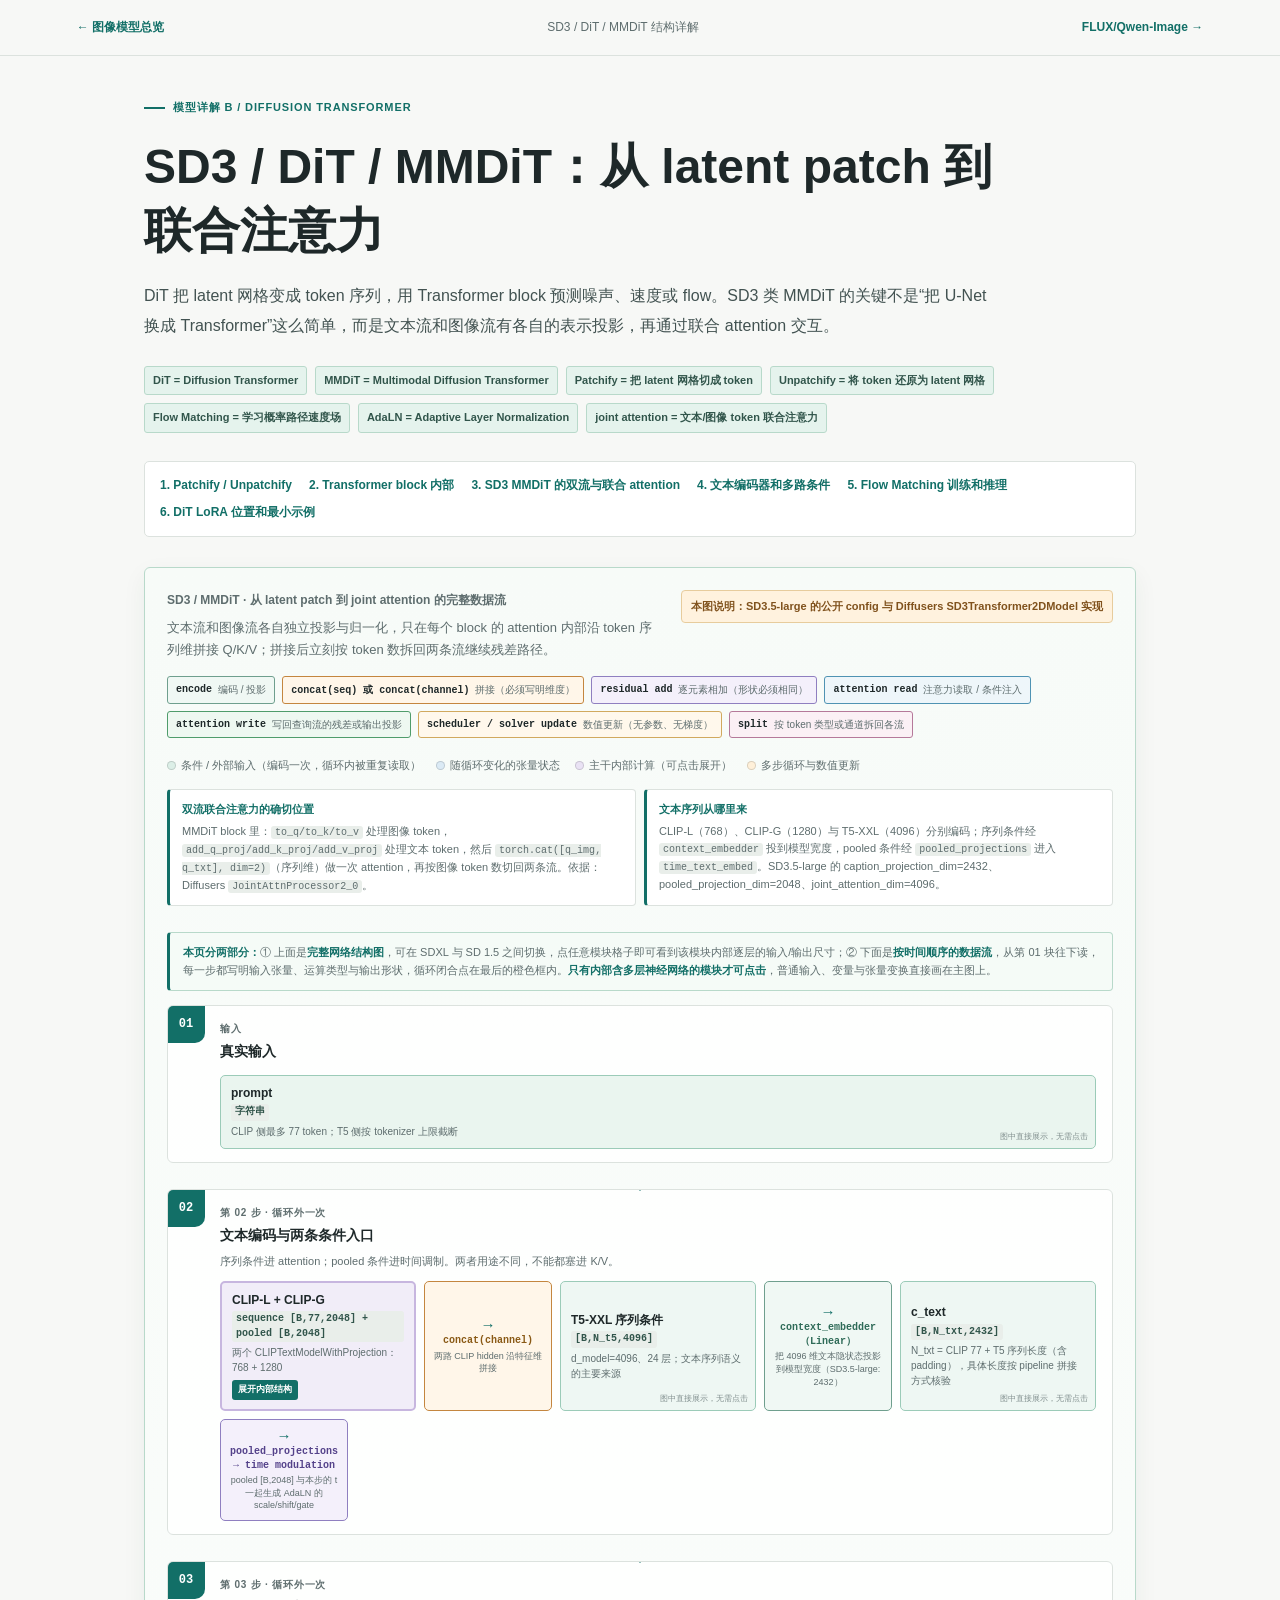
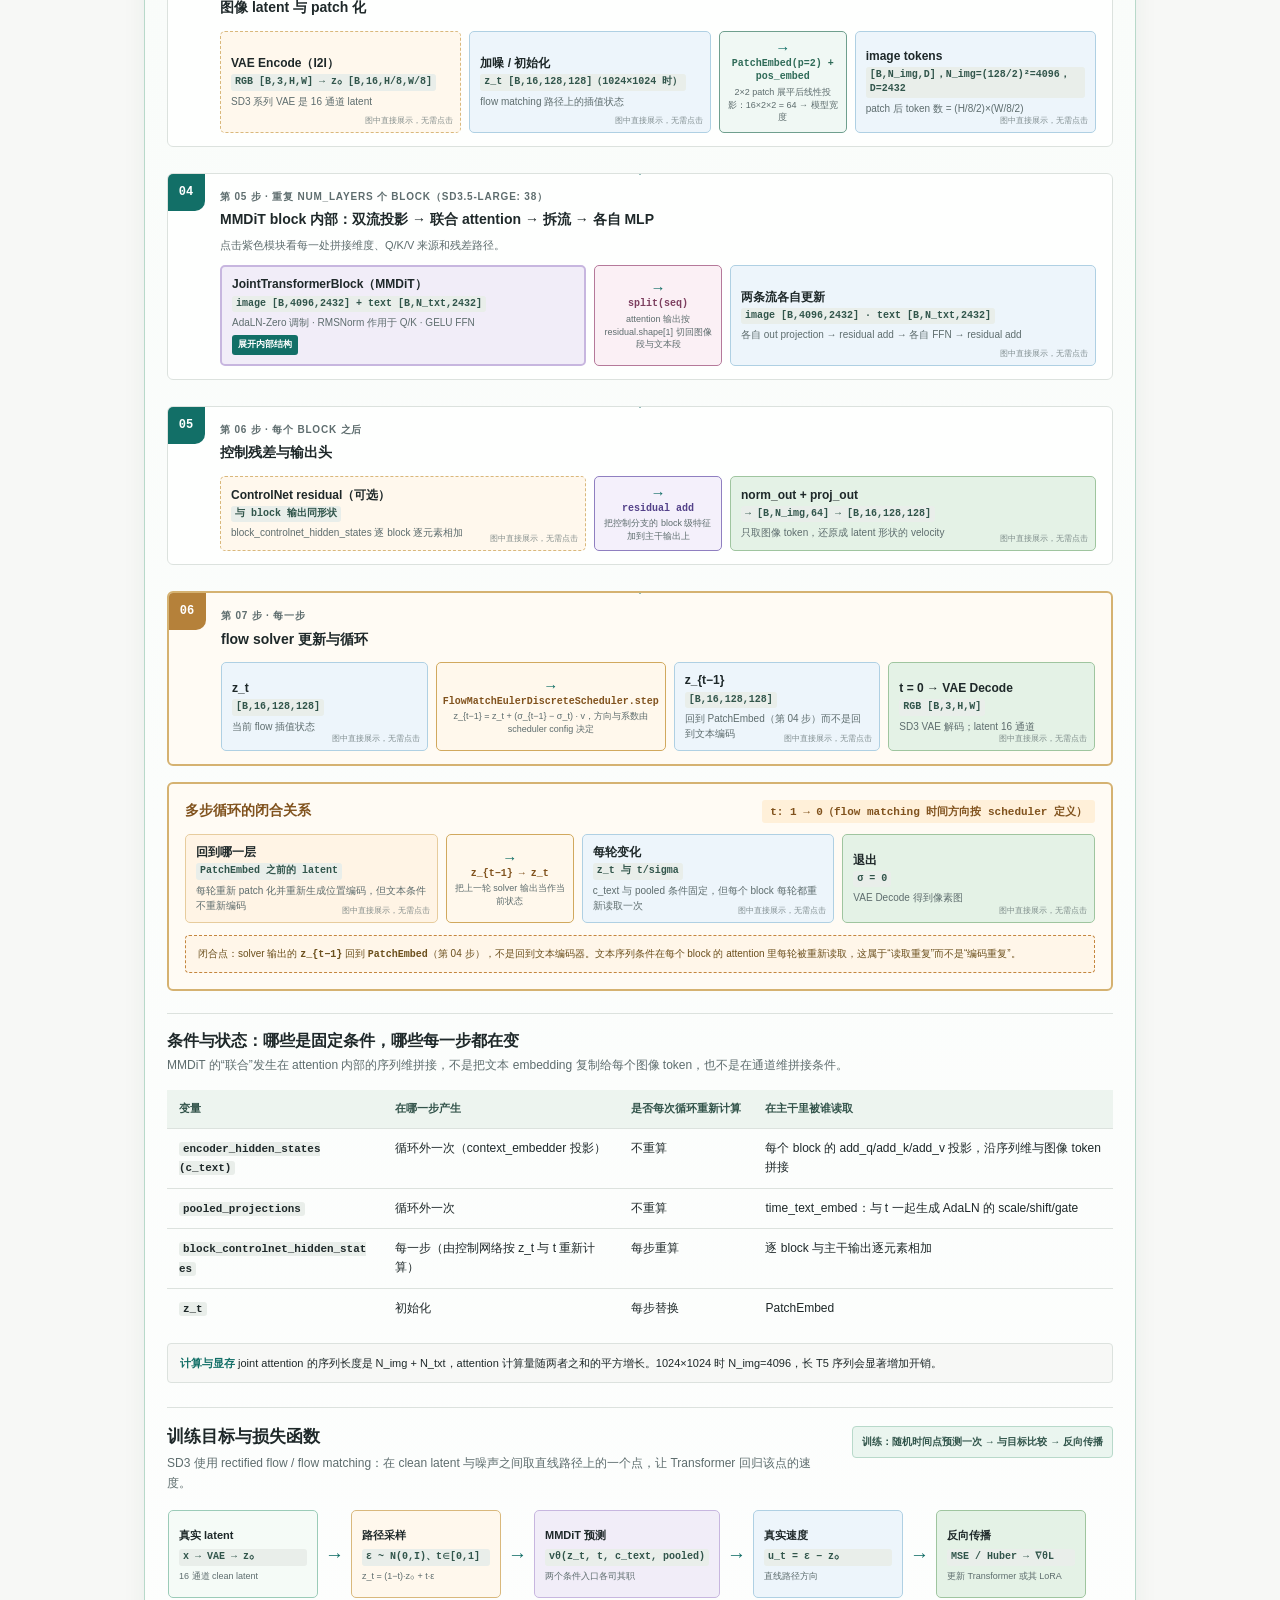
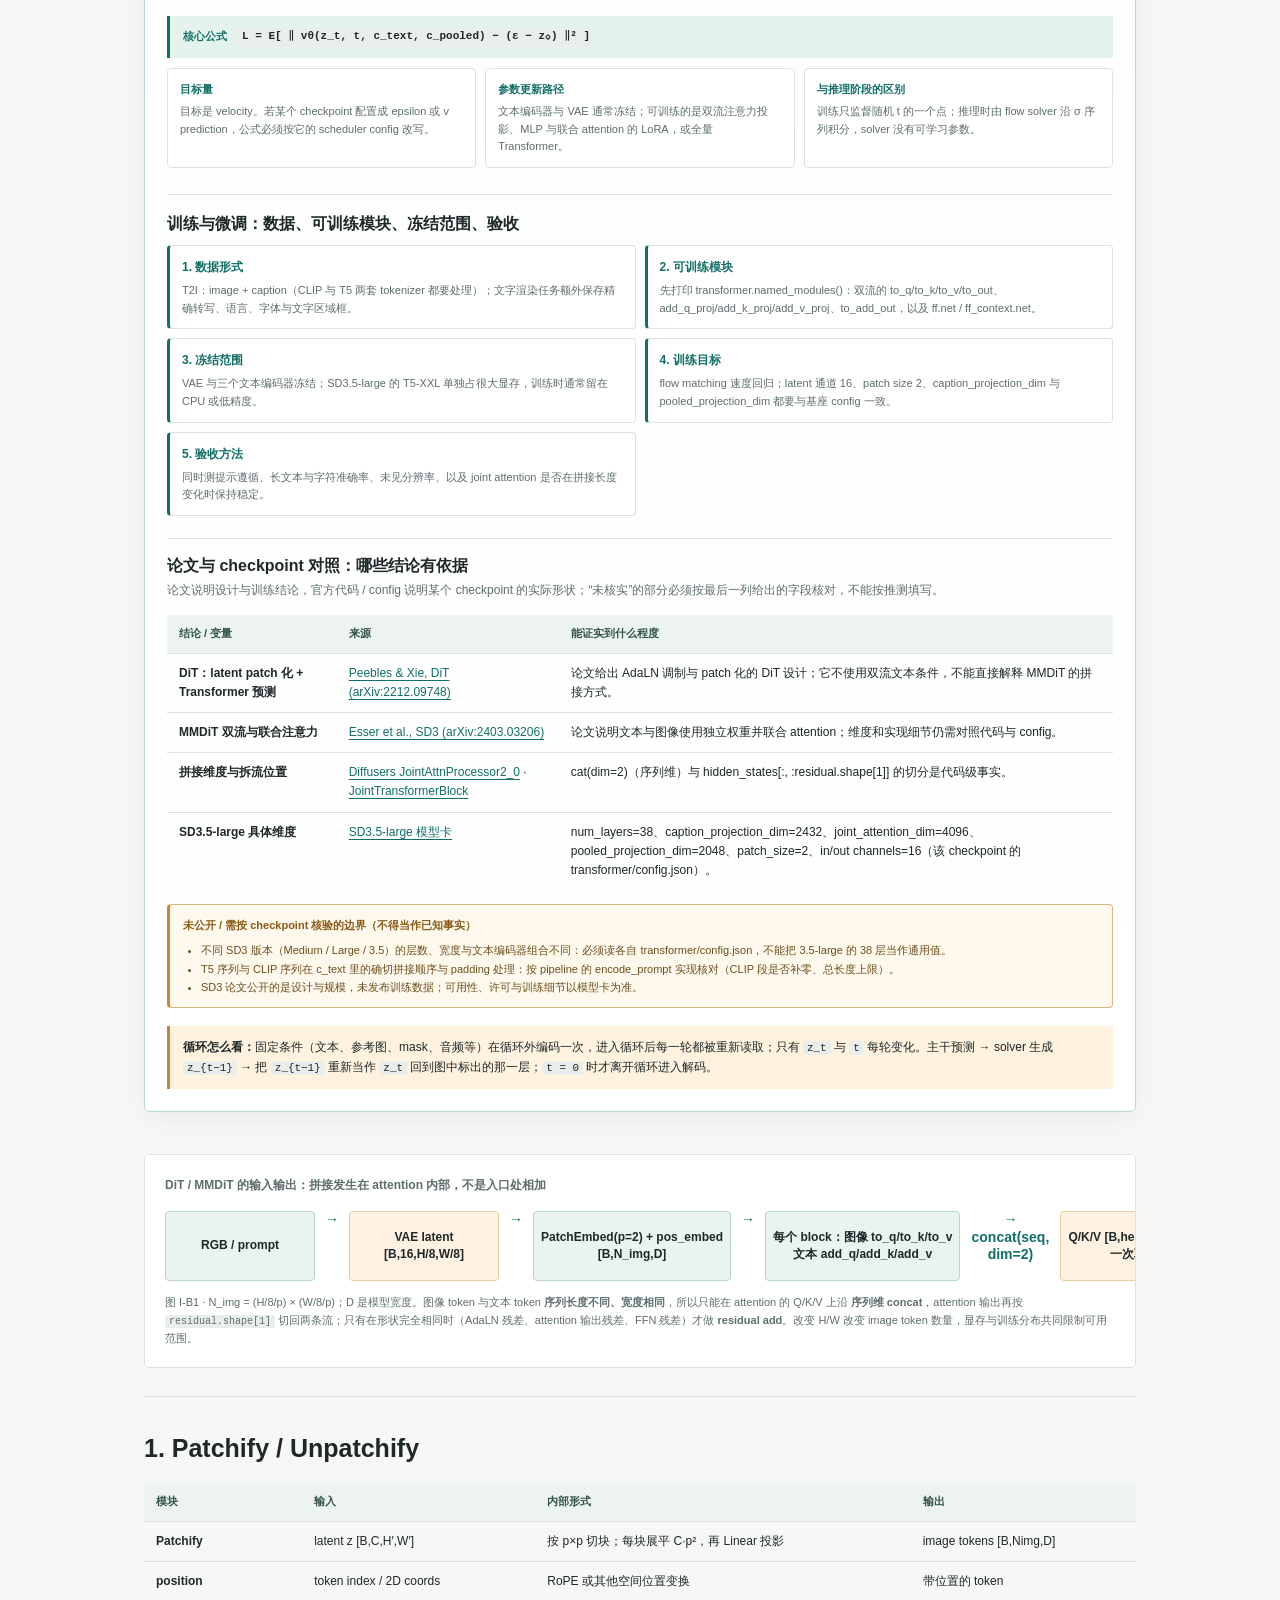
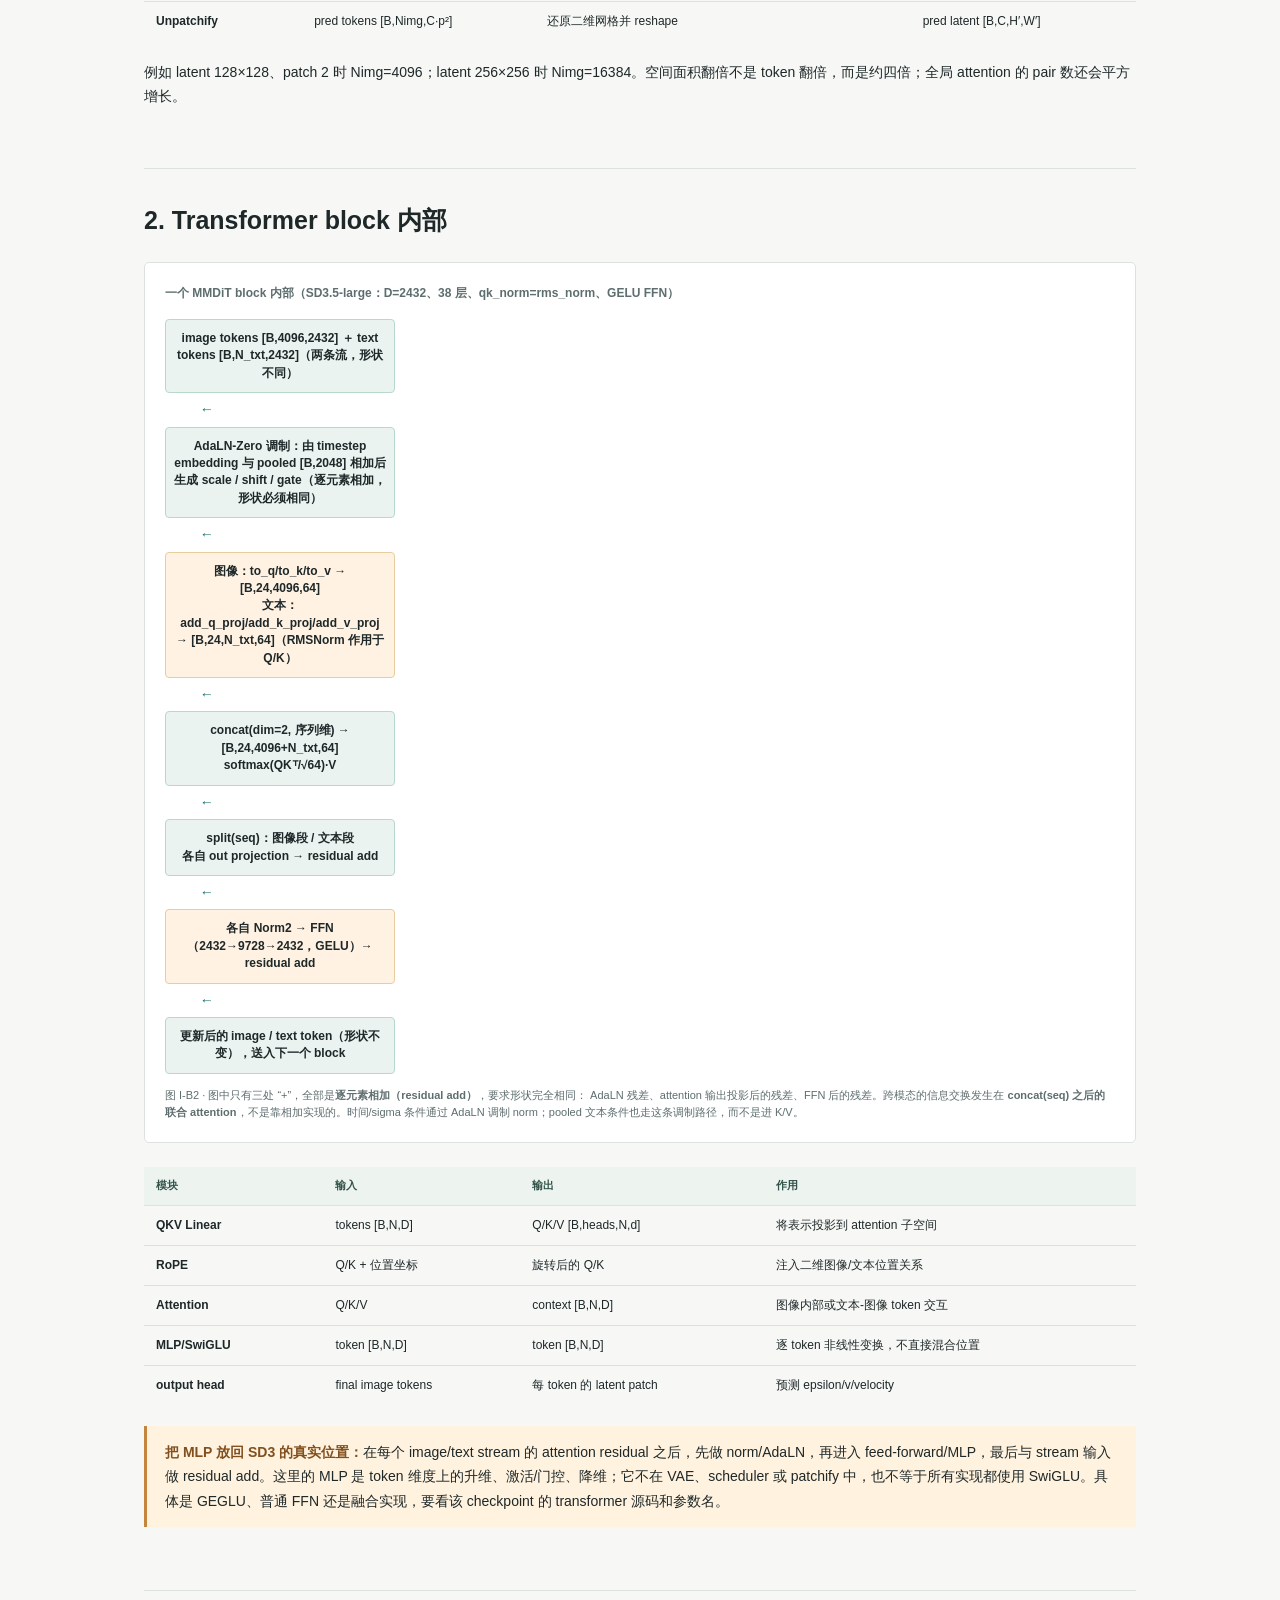
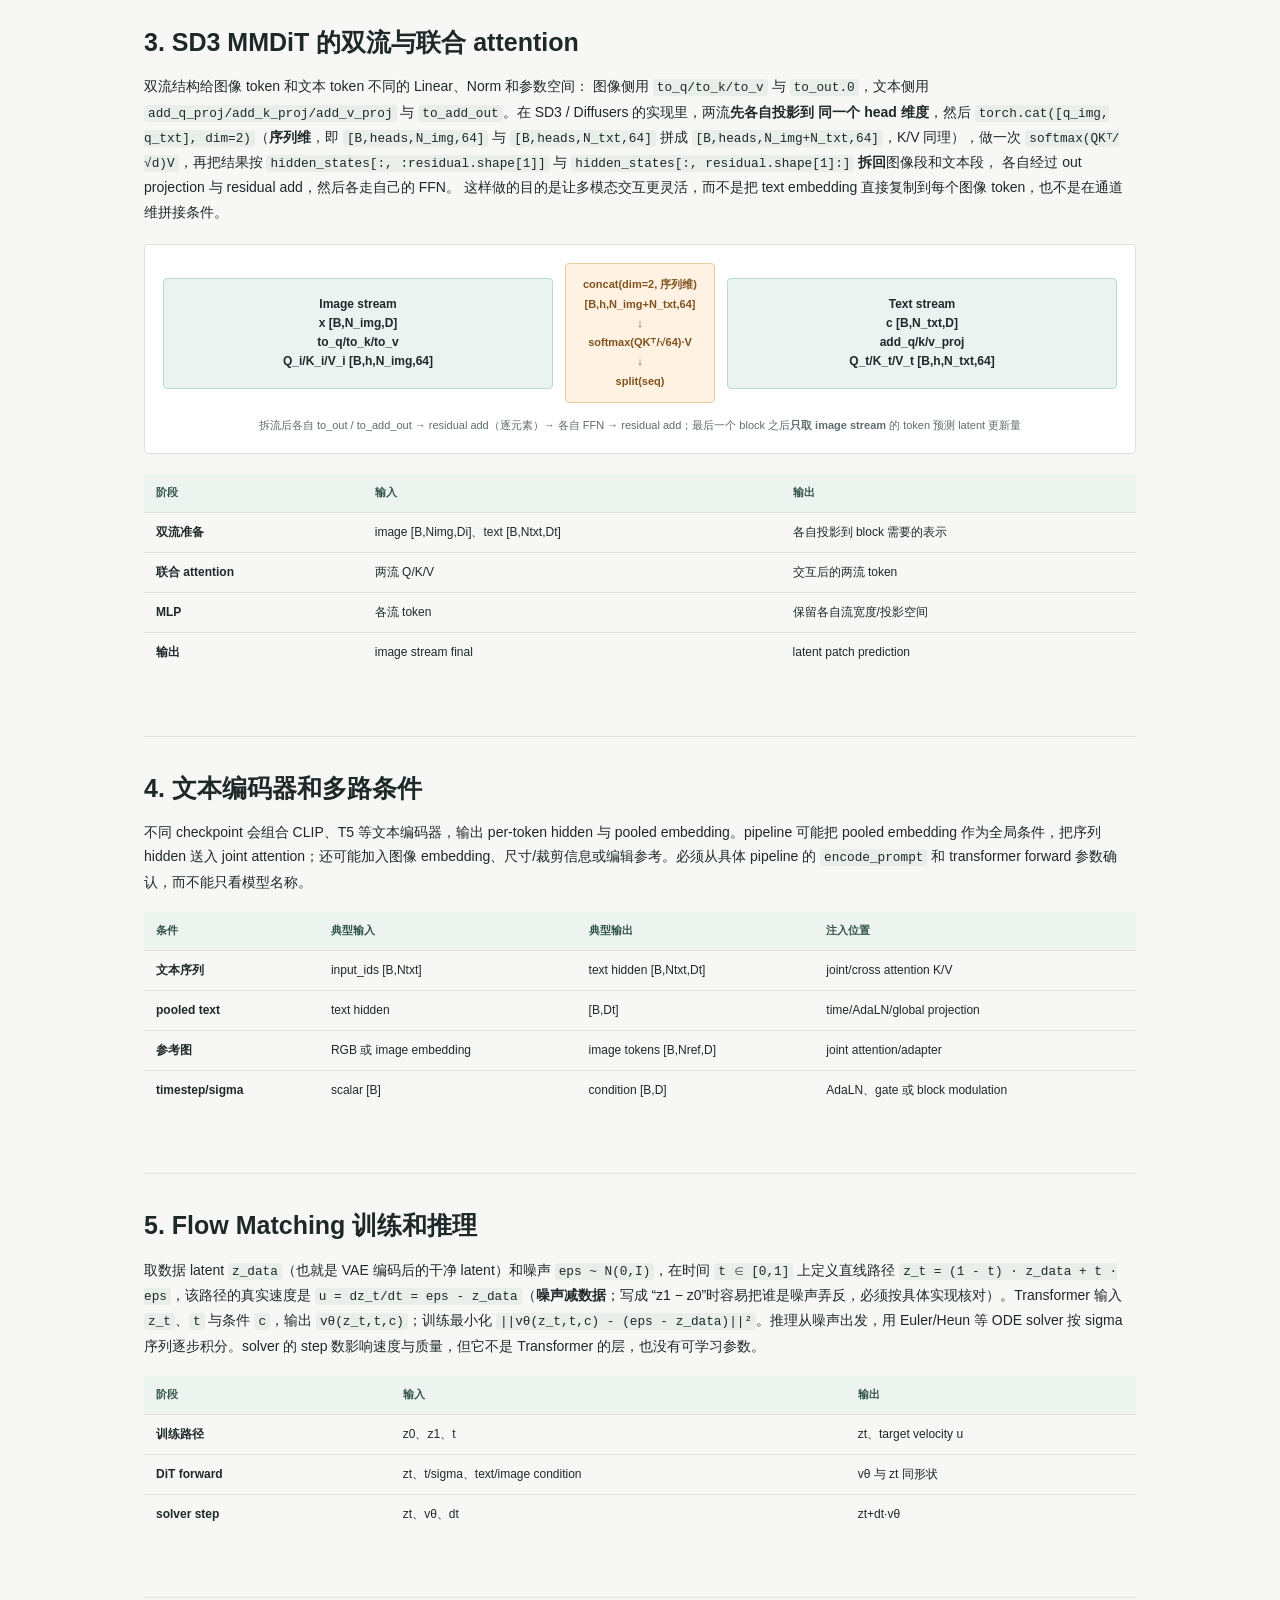
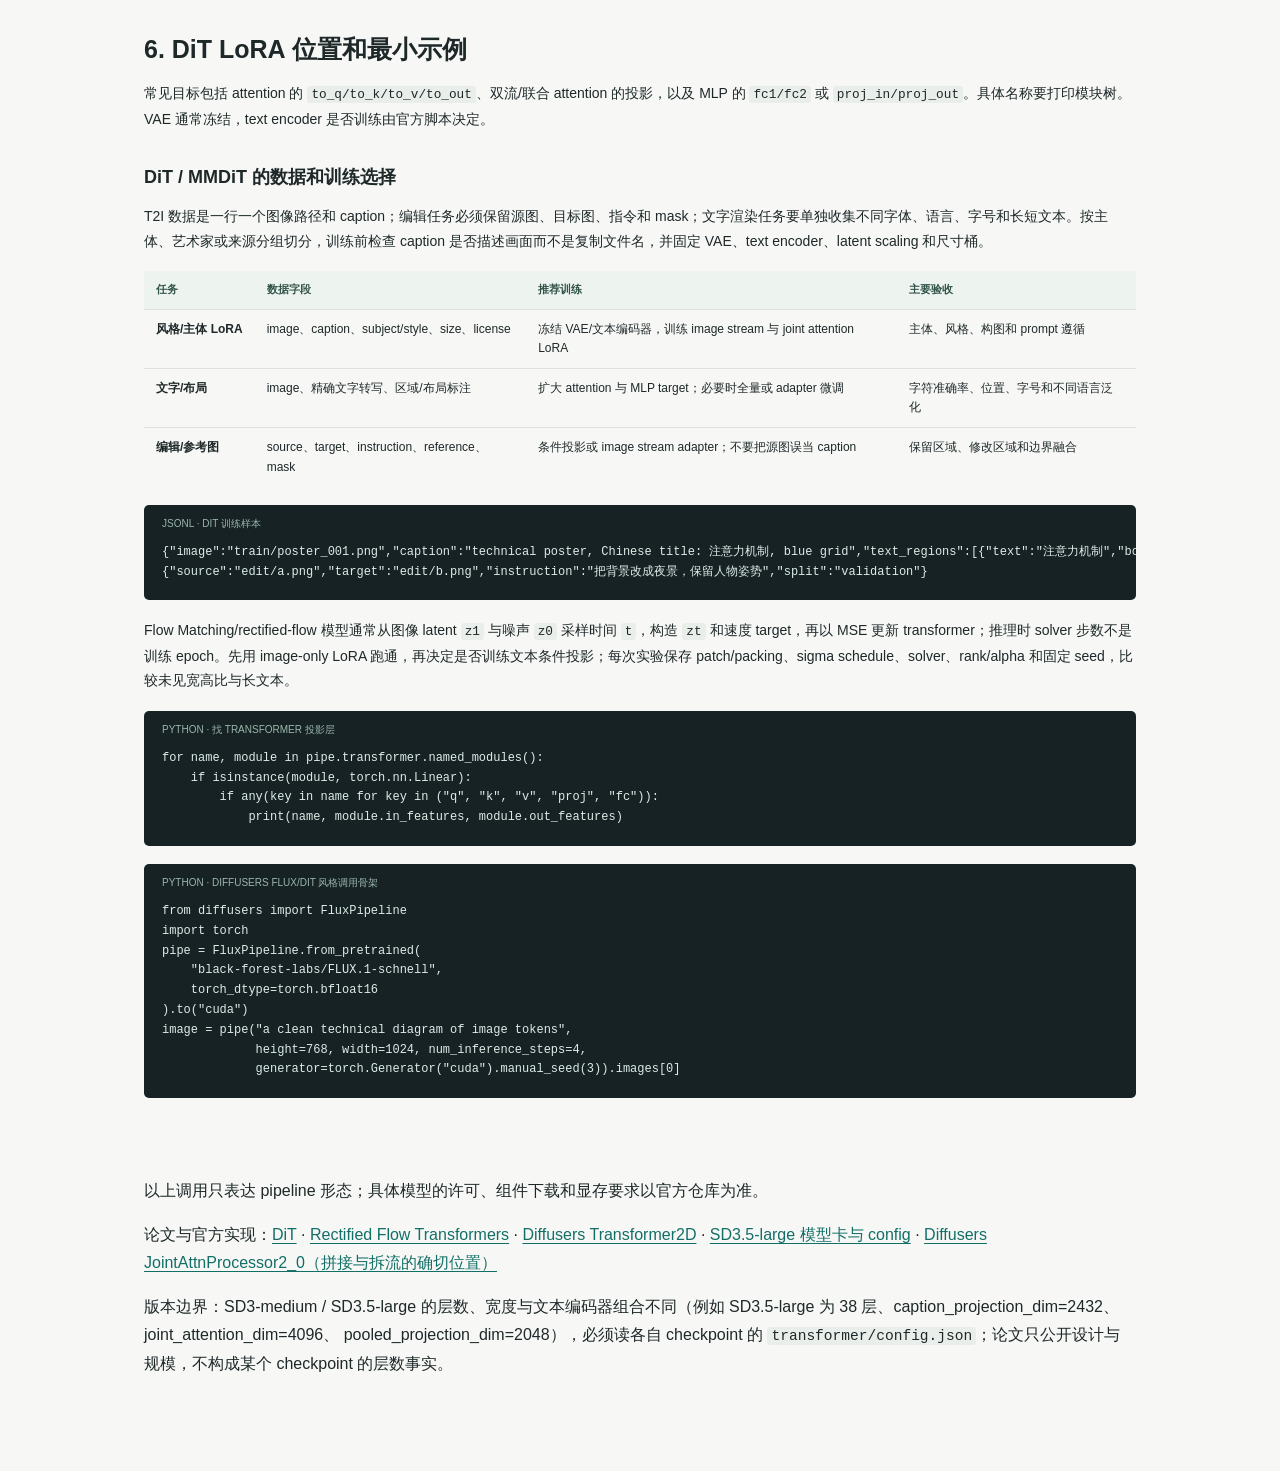
==== image-dit.html @ bc77eec5 "Initial commit" ====
<!doctype html>
<html lang="zh-CN">
  <head>
    <meta charset="utf-8" />
    <meta name="viewport" content="width=device-width,initial-scale=1" />
    <title>DiT MMDiT 结构详解 | 生成模型工程手册</title>
    <link rel="stylesheet" href="styles.css" />
    <link rel="stylesheet" href="detail.css" />
  </head>
  <body>
    <div class="detail-top">
      <a href="image-models.html">← 图像模型总览</a
      ><span>SD3 / DiT / MMDiT 结构详解</span
      ><a href="image-flux-qwen.html">FLUX/Qwen-Image →</a>
    </div>
    <main class="detail-reader">
      <div class="eyebrow">模型详解 B / Diffusion Transformer</div>
      <h1>SD3 / DiT / MMDiT：从 latent patch 到联合注意力</h1>
      <p class="lead">
        DiT 把 latent 网格变成 token 序列，用 Transformer block 预测噪声、速度或
        flow。SD3 类 MMDiT 的关键不是“把 U-Net 换成
        Transformer”这么简单，而是文本流和图像流有各自的表示投影，再通过联合
        attention 交互。
      </p>
      <div class="detail-terms">
        <b>DiT = Diffusion Transformer</b
        ><b>MMDiT = Multimodal Diffusion Transformer</b
        ><b>Patchify = 把 latent 网格切成 token</b
        ><b>Unpatchify = 将 token 还原为 latent 网格</b
        ><b>Flow Matching = 学习概率路径速度场</b
        ><b>AdaLN = Adaptive Layer Normalization</b
        ><b>joint attention = 文本/图像 token 联合注意力</b>
      </div>
      <div data-architecture="dit"></div>
      <div class="arch-diagram">
        <div class="arch-title">DiT / MMDiT 的输入输出：拼接发生在 attention 内部，不是入口处相加</div>
        <div class="flow wide">
          <div class="node">RGB / prompt</div>
          <b class="arrow">→</b>
          <div class="node alt">VAE latent<br />[B,16,H/8,W/8]</div>
          <b class="arrow">→</b>
          <div class="node">PatchEmbed(p=2) + pos_embed<br />[B,N_img,D]</div>
          <b class="arrow">→</b>
          <div class="node">
            每个 block：图像 to_q/to_k/to_v<br />文本 add_q/add_k/add_v
          </div>
          <b class="arrow">→ concat(seq, dim=2)</b>
          <div class="node alt">
            Q/K/V [B,heads,N_img+N_txt,64]<br />一次联合 attention
          </div>
          <b class="arrow">→ split(seq)</b>
          <div class="node output">
            只取图像 token → proj_out<br />latent velocity [B,16,H/8,W/8]
          </div>
        </div>
        <figcaption>
          图 I-B1 · N_img = (H/8/p) × (W/8/p)；D 是模型宽度。图像 token 与文本
          token <b>序列长度不同、宽度相同</b>，所以只能在 attention 的 Q/K/V 上沿
          <b>序列维 concat</b>，attention 输出再按 <code>residual.shape[1]</code>
          切回两条流；只有在形状完全相同时（AdaLN 残差、attention 输出残差、FFN
          残差）才做 <b>residual add</b>。改变 H/W 改变 image token
          数量，显存与训练分布共同限制可用范围。
        </figcaption>
      </div>
      <section class="detail-section">
        <h2>1. Patchify / Unpatchify</h2>
        <div class="io-table">
          <table>
            <tr>
              <th>模块</th>
              <th>输入</th>
              <th>内部形式</th>
              <th>输出</th>
            </tr>
            <tr>
              <td>Patchify</td>
              <td>latent z [B,C,H′,W′]</td>
              <td>按 p×p 切块；每块展平 C·p²，再 Linear 投影</td>
              <td>image tokens [B,Nimg,D]</td>
            </tr>
            <tr>
              <td>position</td>
              <td>token index / 2D coords</td>
              <td>RoPE 或其他空间位置变换</td>
              <td>带位置的 token</td>
            </tr>
            <tr>
              <td>Unpatchify</td>
              <td>pred tokens [B,Nimg,C·p²]</td>
              <td>还原二维网格并 reshape</td>
              <td>pred latent [B,C,H′,W′]</td>
            </tr>
          </table>
        </div>
        <p>
          例如 latent 128×128、patch 2 时 Nimg=4096；latent 256×256 时
          Nimg=16384。空间面积翻倍不是 token 翻倍，而是约四倍；全局 attention 的
          pair 数还会平方增长。
        </p>
      </section>
      <section class="detail-section">
        <h2>2. Transformer block 内部</h2>
        <div class="arch-diagram">
          <div class="arch-title">
            一个 MMDiT block 内部（SD3.5-large：D=2432、38 层、qk_norm=rms_norm、GELU FFN）
          </div>
          <div class="flow stack">
            <div class="node input">
              image tokens [B,4096,2432] ＋ text tokens [B,N_txt,2432]（两条流，形状不同）
            </div>
            <b class="arrow">↓</b>
            <div class="node">
              AdaLN-Zero 调制：由 timestep embedding 与 pooled [B,2048]
              相加后生成 scale / shift / gate（逐元素相加，形状必须相同）
            </div>
            <b class="arrow">↓</b>
            <div class="node alt">
              图像：to_q/to_k/to_v → [B,24,4096,64]<br />文本：add_q_proj/add_k_proj/add_v_proj
              → [B,24,N_txt,64]（RMSNorm 作用于 Q/K）
            </div>
            <b class="arrow">↓</b>
            <div class="node">
              concat(dim=2, 序列维) → [B,24,4096+N_txt,64]<br />softmax(QKᵀ/√64)·V
            </div>
            <b class="arrow">↓</b>
            <div class="node">
              split(seq)：图像段 / 文本段<br />各自 out projection → residual add
            </div>
            <b class="arrow">↓</b>
            <div class="node alt">
              各自 Norm2 → FFN（2432→9728→2432，GELU）→ residual add
            </div>
            <b class="arrow">↓</b>
            <div class="node output">
              更新后的 image / text token（形状不变），送入下一个 block
            </div>
          </div>
          <figcaption>
            图 I-B2 · 图中只有三处 “+”，全部是<b>逐元素相加（residual add）</b>，要求形状完全相同：
            AdaLN 残差、attention 输出投影后的残差、FFN 后的残差。跨模态的信息交换发生在
            <b>concat(seq) 之后的联合 attention</b>，不是靠相加实现的。时间/sigma 条件通过
            AdaLN 调制 norm；pooled 文本条件也走这条调制路径，而不是进 K/V。
          </figcaption>
        </div>
        <div class="io-table">
          <table>
            <tr>
              <th>模块</th>
              <th>输入</th>
              <th>输出</th>
              <th>作用</th>
            </tr>
            <tr>
              <td>QKV Linear</td>
              <td>tokens [B,N,D]</td>
              <td>Q/K/V [B,heads,N,d]</td>
              <td>将表示投影到 attention 子空间</td>
            </tr>
            <tr>
              <td>RoPE</td>
              <td>Q/K + 位置坐标</td>
              <td>旋转后的 Q/K</td>
              <td>注入二维图像/文本位置关系</td>
            </tr>
            <tr>
              <td>Attention</td>
              <td>Q/K/V</td>
              <td>context [B,N,D]</td>
              <td>图像内部或文本-图像 token 交互</td>
            </tr>
            <tr>
              <td>MLP/SwiGLU</td>
              <td>token [B,N,D]</td>
              <td>token [B,N,D]</td>
              <td>逐 token 非线性变换，不直接混合位置</td>
            </tr>
            <tr>
              <td>output head</td>
              <td>final image tokens</td>
              <td>每 token 的 latent patch</td>
              <td>预测 epsilon/v/velocity</td>
            </tr>
          </table>
        </div>
      </section>
      <section class="detail-section">
        <h2>3. SD3 MMDiT 的双流与联合 attention</h2>
        <p>
          双流结构给图像 token 和文本 token 不同的 Linear、Norm 和参数空间：
          图像侧用 <code>to_q/to_k/to_v</code> 与 <code>to_out.0</code>，文本侧用
          <code>add_q_proj/add_k_proj/add_v_proj</code> 与
          <code>to_add_out</code>。在 SD3 / Diffusers 的实现里，两流<b>先各自投影到
          同一个 head 维度</b>，然后
          <code>torch.cat([q_img, q_txt], dim=2)</code>（<b>序列维</b>，即
          <code>[B,heads,N_img,64]</code> 与 <code>[B,heads,N_txt,64]</code> 拼成
          <code>[B,heads,N_img+N_txt,64]</code>，K/V 同理），做一次
          <code>softmax(QKᵀ/√d)V</code>，再把结果按
          <code>hidden_states[:, :residual.shape[1]]</code> 与
          <code>hidden_states[:, residual.shape[1]:]</code> <b>拆回</b>图像段和文本段，
          各自经过 out projection 与 residual add，然后各走自己的 FFN。
          这样做的目的是让多模态交互更灵活，而不是把 text embedding
          直接复制到每个图像 token，也不是在通道维拼接条件。
        </p>
        <div class="parallel-diagram">
          <div class="p-row">
            <div class="p-box">
              Image stream<br />x [B,N_img,D]<br />to_q/to_k/to_v<br />Q_i/K_i/V_i
              [B,h,N_img,64]
            </div>
            <div class="p-op">
              concat(dim=2, 序列维)<br />[B,h,N_img+N_txt,64]<br />↓<br />softmax(QKᵀ/√64)·V<br />↓<br />split(seq)
            </div>
            <div class="p-box">
              Text stream<br />c [B,N_txt,D]<br />add_q/k/v_proj<br />Q_t/K_t/V_t
              [B,h,N_txt,64]
            </div>
          </div>
          <div class="p-result">
            拆流后各自 to_out / to_add_out → residual add（逐元素）→ 各自 FFN →
            residual add；最后一个 block 之后<b>只取 image stream</b> 的 token 预测
            latent 更新量
          </div>
        </div>
        <div class="io-table">
          <table>
            <tr>
              <th>阶段</th>
              <th>输入</th>
              <th>输出</th>
            </tr>
            <tr>
              <td>双流准备</td>
              <td>image [B,Nimg,Di]、text [B,Ntxt,Dt]</td>
              <td>各自投影到 block 需要的表示</td>
            </tr>
            <tr>
              <td>联合 attention</td>
              <td>两流 Q/K/V</td>
              <td>交互后的两流 token</td>
            </tr>
            <tr>
              <td>MLP</td>
              <td>各流 token</td>
              <td>保留各自流宽度/投影空间</td>
            </tr>
            <tr>
              <td>输出</td>
              <td>image stream final</td>
              <td>latent patch prediction</td>
            </tr>
          </table>
        </div>
      </section>
      <section class="detail-section">
        <h2>4. 文本编码器和多路条件</h2>
        <p>
          不同 checkpoint 会组合 CLIP、T5 等文本编码器，输出 per-token hidden 与
          pooled embedding。pipeline 可能把 pooled embedding
          作为全局条件，把序列 hidden 送入 joint attention；还可能加入图像
          embedding、尺寸/裁剪信息或编辑参考。必须从具体 pipeline 的
          <code>encode_prompt</code> 和 transformer forward
          参数确认，而不能只看模型名称。
        </p>
        <div class="io-table">
          <table>
            <tr>
              <th>条件</th>
              <th>典型输入</th>
              <th>典型输出</th>
              <th>注入位置</th>
            </tr>
            <tr>
              <td>文本序列</td>
              <td>input_ids [B,Ntxt]</td>
              <td>text hidden [B,Ntxt,Dt]</td>
              <td>joint/cross attention K/V</td>
            </tr>
            <tr>
              <td>pooled text</td>
              <td>text hidden</td>
              <td>[B,Dt]</td>
              <td>time/AdaLN/global projection</td>
            </tr>
            <tr>
              <td>参考图</td>
              <td>RGB 或 image embedding</td>
              <td>image tokens [B,Nref,D]</td>
              <td>joint attention/adapter</td>
            </tr>
            <tr>
              <td>timestep/sigma</td>
              <td>scalar [B]</td>
              <td>condition [B,D]</td>
              <td>AdaLN、gate 或 block modulation</td>
            </tr>
          </table>
        </div>
      </section>
      <section class="detail-section">
        <h2>5. Flow Matching 训练和推理</h2>
        <p>
          取数据 latent <code>z_data</code>（也就是 VAE 编码后的干净 latent）和噪声
          <code>eps ~ N(0,I)</code>，在时间 <code>t ∈ [0,1]</code> 上定义直线路径
          <code>z_t = (1 - t) · z_data + t · eps</code>，该路径的真实速度是
          <code>u = dz_t/dt = eps - z_data</code>（<b>噪声减数据</b>；写成
          “z1 − z0”时容易把谁是噪声弄反，必须按具体实现核对）。Transformer 输入
          <code>z_t</code>、<code>t</code> 与条件 <code>c</code>，输出
          <code>vθ(z_t,t,c)</code>；训练最小化
          <code>||vθ(z_t,t,c) - (eps - z_data)||²</code>。推理从噪声出发，用
          Euler/Heun 等 ODE solver 按 sigma 序列逐步积分。solver 的 step
          数影响速度与质量，但它不是 Transformer 的层，也没有可学习参数。
        </p>
        <div class="io-table">
          <table>
            <tr>
              <th>阶段</th>
              <th>输入</th>
              <th>输出</th>
            </tr>
            <tr>
              <td>训练路径</td>
              <td>z0、z1、t</td>
              <td>zt、target velocity u</td>
            </tr>
            <tr>
              <td>DiT forward</td>
              <td>zt、t/sigma、text/image condition</td>
              <td>vθ 与 zt 同形状</td>
            </tr>
            <tr>
              <td>solver step</td>
              <td>zt、vθ、dt</td>
              <td>zt+dt·vθ</td>
            </tr>
          </table>
        </div>
      </section>
      <section class="detail-section" id="finetune">
        <h2>6. DiT LoRA 位置和最小示例</h2>
        <p>
          常见目标包括 attention 的
          <code>to_q/to_k/to_v/to_out</code>、双流/联合 attention 的投影，以及
          MLP 的 <code>fc1/fc2</code> 或
          <code>proj_in/proj_out</code>。具体名称要打印模块树。VAE
          通常冻结，text encoder 是否训练由官方脚本决定。
        </p>
        <h3>DiT / MMDiT 的数据和训练选择</h3>
        <p>
          T2I 数据是一行一个图像路径和
          caption；编辑任务必须保留源图、目标图、指令和
          mask；文字渲染任务要单独收集不同字体、语言、字号和长短文本。按主体、艺术家或来源分组切分，训练前检查
          caption 是否描述画面而不是复制文件名，并固定 VAE、text encoder、latent
          scaling 和尺寸桶。
        </p>
        <div class="io-table">
          <table>
            <tr>
              <th>任务</th>
              <th>数据字段</th>
              <th>推荐训练</th>
              <th>主要验收</th>
            </tr>
            <tr>
              <td>风格/主体 LoRA</td>
              <td>image、caption、subject/style、size、license</td>
              <td>
                冻结 VAE/文本编码器，训练 image stream 与 joint attention LoRA
              </td>
              <td>主体、风格、构图和 prompt 遵循</td>
            </tr>
            <tr>
              <td>文字/布局</td>
              <td>image、精确文字转写、区域/布局标注</td>
              <td>扩大 attention 与 MLP target；必要时全量或 adapter 微调</td>
              <td>字符准确率、位置、字号和不同语言泛化</td>
            </tr>
            <tr>
              <td>编辑/参考图</td>
              <td>source、target、instruction、reference、mask</td>
              <td>条件投影或 image stream adapter；不要把源图误当 caption</td>
              <td>保留区域、修改区域和边界融合</td>
            </tr>
          </table>
        </div>
        <div class="code-block">
          <span class="code-label">JSONL · DiT 训练样本</span>
          <pre><code>{"image":"train/poster_001.png","caption":"technical poster, Chinese title: 注意力机制, blue grid","text_regions":[{"text":"注意力机制","box":[80,60,720,150]}],"split":"train"}
{"source":"edit/a.png","target":"edit/b.png","instruction":"把背景改成夜景，保留人物姿势","split":"validation"}</code></pre>
        </div>
        <p>
          Flow Matching/rectified-flow 模型通常从图像 latent
          <code>z1</code> 与噪声 <code>z0</code> 采样时间 <code>t</code>，构造
          <code>zt</code> 和速度 target，再以 MSE 更新 transformer；推理时
          solver 步数不是训练 epoch。先用 image-only LoRA
          跑通，再决定是否训练文本条件投影；每次实验保存 patch/packing、sigma
          schedule、solver、rank/alpha 和固定 seed，比较未见宽高比与长文本。
        </p>
        <div class="code-block">
          <span class="code-label">Python · 找 Transformer 投影层</span>
          <pre><code>for name, module in pipe.transformer.named_modules():
    if isinstance(module, torch.nn.Linear):
        if any(key in name for key in ("q", "k", "v", "proj", "fc")):
            print(name, module.in_features, module.out_features)</code></pre>
        </div>
        <div class="code-block">
          <span class="code-label"
            >Python · Diffusers FLUX/DiT 风格调用骨架</span
          >
          <pre><code>from diffusers import FluxPipeline
import torch
pipe = FluxPipeline.from_pretrained(
    "black-forest-labs/FLUX.1-schnell",
    torch_dtype=torch.bfloat16
).to("cuda")
image = pipe("a clean technical diagram of image tokens", 
             height=768, width=1024, num_inference_steps=4,
             generator=torch.Generator("cuda").manual_seed(3)).images[0]</code></pre>
        </div>
      </section>
      <p>
        以上调用只表达 pipeline
        形态；具体模型的许可、组件下载和显存要求以官方仓库为准。
      </p>
      <p>
        论文与官方实现：<a
          href="https://arxiv.org/abs/2212.09748"
          target="_blank"
          rel="noopener"
          >DiT</a
        >
        ·
        <a
          href="https://arxiv.org/abs/2403.03206"
          target="_blank"
          rel="noopener"
          >Rectified Flow Transformers</a
        >
        ·
        <a
          href="https://huggingface.co/docs/diffusers/main/en/api/models/transformer2d"
          target="_blank"
          rel="noopener"
          >Diffusers Transformer2D</a
        >
        ·
        <a
          href="https://huggingface.co/stabilityai/stable-diffusion-3.5-large"
          target="_blank"
          rel="noopener"
          >SD3.5-large 模型卡与 config</a
        >
        ·
        <a
          href="https://github.com/huggingface/diffusers/blob/main/src/diffusers/models/attention_processor.py"
          target="_blank"
          rel="noopener"
          >Diffusers JointAttnProcessor2_0（拼接与拆流的确切位置）</a
        >
      </p>
      <p>
        版本边界：SD3-medium / SD3.5-large 的层数、宽度与文本编码器组合不同（例如
        SD3.5-large 为 38 层、caption_projection_dim=2432、joint_attention_dim=4096、
        pooled_projection_dim=2048），必须读各自 checkpoint 的
        <code>transformer/config.json</code>；论文只公开设计与规模，不构成某个
        checkpoint 的层数事实。
      </p>
    </main>
    <script src="detail.js"></script>
  </body>
</html>
---- styles.css ----
:root{--bg:#f7f8f6;--paper:#fff;--ink:#1e2829;--muted:#5e6d6e;--line:#dce2de;--accent:#126f67;--accent-soft:#e5f3ed;--amber-soft:#fff2de;--code:#172225;--code-ink:#dcece6;--sidebar:#edf2ef}
*{box-sizing:border-box}html{scroll-behavior:smooth}body{margin:0;background:var(--bg);color:var(--ink);font-family:"Segoe UI","Microsoft YaHei UI","PingFang SC",sans-serif;line-height:1.75;letter-spacing:0}button,input,select{font:inherit}button{cursor:pointer}a{color:var(--accent);text-decoration-thickness:1px;text-underline-offset:3px}a:hover{text-decoration-thickness:2px}:focus-visible{outline:3px solid #e79c43;outline-offset:2px}.shell{display:grid;grid-template-columns:288px minmax(0,1fr);min-height:100vh}.sidebar{position:sticky;top:0;height:100vh;display:flex;flex-direction:column;background:var(--sidebar);border-right:1px solid var(--line);z-index:30}.brand{display:flex;align-items:center;gap:12px;padding:22px 18px 18px;border-bottom:1px solid var(--line)}.brand-mark{width:38px;height:38px;background:var(--accent);color:#fff;display:grid;place-items:center;font-size:12px;font-weight:800;border-radius:4px;flex:none}.brand strong{display:block;font-size:14px;line-height:1.4}.brand small{display:block;color:var(--muted);font-size:10px;margin-top:2px}.sidebar-search{position:relative;padding:17px 16px 10px}.sidebar-search label{display:block;font-size:10px;text-transform:uppercase;color:var(--muted);font-weight:700;margin-bottom:6px}.sidebar-search input{width:100%;border:1px solid #cbd5d0;background:var(--paper);border-radius:5px;padding:8px 34px 8px 10px;color:var(--ink);font-size:12px;outline:none}.sidebar-search input:focus{border-color:var(--accent)}.sidebar-search kbd{position:absolute;right:25px;bottom:19px;color:var(--muted);font-size:11px}#toc{overflow:auto;padding:4px 12px 24px;scrollbar-width:thin}.toc-group{margin-top:16px}.toc-group-title{font-size:10px;font-weight:800;color:#738381;padding:0 9px 6px;text-transform:uppercase}.toc-link{width:100%;display:flex;gap:9px;align-items:baseline;text-align:left;border:0;background:none;color:#445453;border-radius:4px;padding:7px 9px;font-size:12px;line-height:1.4}.toc-link span:first-child{font-variant-numeric:tabular-nums;color:#8a9994;font-size:10px;width:18px;flex:none}.toc-link:hover,.toc-link.active{background:#dcece5;color:#164e47}.toc-link.active{font-weight:700}.sidebar-foot{margin-top:auto;padding:15px 20px;border-top:1px solid var(--line);font-size:10px;line-height:1.8;color:var(--muted)}.live-dot{display:inline-block;width:7px;height:7px;border-radius:50%;background:#328d70;margin-right:5px}.main-column{min-width:0}.topbar{position:sticky;top:0;height:54px;background:rgba(247,248,246,.94);backdrop-filter:blur(14px);border-bottom:1px solid var(--line);display:flex;align-items:center;justify-content:space-between;padding:0 clamp(18px,5vw,72px);z-index:20;font-size:12px;color:var(--muted)}.top-actions{display:flex;align-items:center;gap:12px}.progress-track{width:70px;height:4px;background:#d3ddd8;border-radius:8px;overflow:hidden}.progress-track i{display:block;height:100%;width:0;background:var(--accent);transition:width .2s}.top-actions button,.menu-button{border:0;background:transparent;color:var(--muted);font-size:18px;width:32px;height:32px;border-radius:4px}.top-actions button:hover,.menu-button:hover{background:var(--accent-soft)}.menu-button{display:none}#reader{width:min(100%,980px);margin:auto;padding:38px clamp(20px,5vw,64px) 100px}.chapter{scroll-margin-top:74px;padding:24px 0 66px;border-bottom:1px solid var(--line)}.chapter:first-child{padding-top:4px}.chapter:last-child{border:0}.eyebrow{display:flex;align-items:center;gap:8px;text-transform:uppercase;color:var(--accent);font-size:11px;font-weight:800;letter-spacing:.08em}.eyebrow:before{content:"";width:21px;height:2px;background:var(--accent)}h1,h2,h3,h4{line-height:1.33;letter-spacing:0}h1{font-size:clamp(30px,4vw,48px);margin:18px 0 18px;font-weight:780}h2{font-size:clamp(25px,3vw,34px);margin:15px 0 18px}h3{font-size:19px;margin:35px 0 12px}h4{font-size:14px;margin:22px 0 8px}.lead{font-size:16px;color:#425251;line-height:1.85;max-width:760px;margin:0 0 26px}.chapter p,.chapter li{font-size:14px}.chapter p{margin:11px 0}.chapter ul,.chapter ol{padding-left:23px}.chapter li{padding-left:2px;margin:5px 0}.chapter strong{color:var(--ink)}.chapter blockquote{margin:22px 0;padding:14px 18px;border-left:3px solid var(--accent);background:var(--accent-soft);font-size:13px}.tagline{display:flex;gap:9px;flex-wrap:wrap;margin:21px 0}.tag{display:inline-block;border:1px solid var(--line);border-radius:3px;padding:3px 8px;font-size:11px;font-weight:700;color:var(--muted);background:var(--paper)}.hero-graphic{display:grid;grid-template-columns:repeat(3,1fr);gap:1px;background:var(--line);border:1px solid var(--line);margin:32px 0 23px;overflow:hidden;border-radius:5px}.hero-graphic>a{display:flex;flex-direction:column;justify-content:space-between;min-height:156px;background:var(--paper);padding:18px;text-decoration:none;transition:background .2s}.hero-graphic>a:hover{background:var(--accent-soft)}.hero-graphic .index{color:var(--accent);font-size:10px;font-weight:800}.hero-graphic strong{font-size:20px;line-height:1.3}.hero-graphic small{font-size:12px;color:var(--muted)}.diagram{background:var(--paper);border:1px solid var(--line);border-radius:5px;margin:24px 0;padding:20px;overflow:auto}.diagram figcaption{font-size:11px;color:var(--muted);margin-top:12px}.flow{display:flex;align-items:center;gap:8px;min-width:500px}.flow .node{flex:1;text-align:center;background:#eaf3ef;border:1px solid #b8d9ca;padding:10px 7px;border-radius:4px;min-height:56px;display:grid;place-items:center;font-size:12px;font-weight:700;line-height:1.45}.flow .node.alt{background:#fff2e3;border-color:#e7cc9d}.flow .arrow{color:var(--accent);font-weight:800;font-size:19px}.flow.stack{flex-direction:column;min-width:0;align-items:stretch}.flow.stack .node{min-height:38px}.flow.stack .arrow{text-align:center;transform:rotate(90deg);line-height:1}.compare{display:grid;grid-template-columns:repeat(2,minmax(0,1fr));gap:12px;margin:18px 0}.panel{padding:15px 18px;border:1px solid var(--line);background:var(--paper);border-radius:5px}.panel h4{margin:0 0 8px}.panel p{margin:0;font-size:12px}.panel.accent{border-color:#b8d9ca;background:#f0f8f4}.panel.warn{border-color:#ebd3a9;background:#fff9ed}.table-wrap{overflow:auto;border:1px solid var(--line);border-radius:5px;margin:18px 0;background:var(--paper)}table{width:100%;border-collapse:collapse;font-size:12px;line-height:1.6;min-width:540px}th,td{text-align:left;vertical-align:top;padding:10px 12px;border-bottom:1px solid var(--line)}th{background:#edf4ef;font-size:11px;color:#32534a;white-space:nowrap}tr:last-child td{border-bottom:0}td:first-child{font-weight:700;min-width:110px}code{font-family:Consolas,"Cascadia Code",monospace;font-size:.91em;background:#e9eeea;border-radius:3px;padding:1px 4px;word-break:break-word}.code-block{position:relative;margin:17px 0;background:var(--code);border-radius:5px;overflow:hidden}.code-block pre{margin:0;padding:38px 18px 18px;overflow:auto;color:var(--code-ink);font-size:12px;line-height:1.65;tab-size:2}.code-block code{background:none;color:inherit;padding:0;white-space:pre;font-size:inherit}.code-label{position:absolute;left:18px;top:10px;color:#9ab6aa;font-size:10px;text-transform:uppercase}.copy{position:absolute;right:8px;top:7px;border:1px solid #45625a;background:#2c4441;color:#deebe4;font-size:10px;padding:2px 8px;border-radius:3px}.copy:hover{background:#42645b}.callout{padding:14px 18px;margin:18px 0;background:var(--amber-soft);border-left:3px solid #c4863f;font-size:13px}.callout strong{color:#82501e}.source-list{display:grid;grid-template-columns:repeat(2,minmax(0,1fr));gap:7px 16px;padding:0!important;list-style:none}.source-list li{margin:0!important;font-size:12px!important;line-height:1.5}.source-list a{display:block;padding:8px 0;border-bottom:1px solid var(--line)}.source-list small{display:block;color:var(--muted)}.calc{border:1px solid #a9caba;background:#f1f8f4;padding:20px;margin:20px 0;border-radius:5px}.calc h3{margin:0 0 5px}.calc .fields{display:grid;grid-template-columns:repeat(3,1fr);gap:12px;margin:14px 0}.calc label{display:block;color:var(--muted);font-size:11px;font-weight:700}.calc input,.calc select{width:100%;display:block;margin-top:4px;border:1px solid #b5cfc1;border-radius:3px;background:var(--paper);color:var(--ink);padding:7px;font-size:13px}.calc-output{padding:12px;background:var(--paper);border:1px solid var(--line);font-size:13px}.calc-output strong{font-size:19px;color:var(--accent)}.section-end{display:flex;justify-content:space-between;align-items:center;gap:15px;margin-top:34px;border-top:1px solid var(--line);padding-top:19px;font-size:12px}.section-end a{font-weight:700}.book-footer{text-align:center;color:var(--muted);font-size:11px;padding:0 16px 26px}.search-result{margin:12px 0;background:var(--paper);padding:8px 12px;border:1px solid var(--line);font-size:12px}mark{background:#ffe2a1;color:#392f1b}.checklist{list-style:none;padding:0!important}.checklist li{border-bottom:1px solid var(--line);padding:8px 0}.checklist input{accent-color:var(--accent);margin-right:8px}.anchor-link{color:inherit;text-decoration:none}.anchor-link:hover{color:var(--accent)}
body.dark{--bg:#111b1c;--paper:#1a2829;--ink:#e7f0eb;--muted:#a6b9b2;--line:#314645;--accent:#72d3b5;--accent-soft:#1c3934;--amber-soft:#3a2c20;--code:#071213;--code-ink:#daeee3;--sidebar:#152423}body.dark .topbar{background:rgba(17,27,28,.94)}body.dark .lead{color:#b5c9c0}body.dark .toc-link{color:#b2c5bb}body.dark .toc-link.active,body.dark .toc-link:hover{background:#284640;color:#d4f4e7}body.dark .tag{color:#b2c5bb}body.dark .flow .node{background:#1c3934;border-color:#386759}body.dark .flow .node.alt{background:#483725;border-color:#735432}body.dark th{background:#233d35;color:#c7e3d6}body.dark code{background:#28403b}body.dark .calc{background:#20382f;border-color:#386759}body.dark .panel.accent{background:#1c3934}body.dark .panel.warn{background:#3a2c20}body.dark .callout strong{color:#f1bd80}
@media(max-width:900px){.shell{display:block}.sidebar{position:fixed;left:0;transform:translateX(-100%);width:min(84vw,320px);box-shadow:0 10px 34px rgba(23,44,38,.2);transition:transform .2s}.sidebar.open{transform:translateX(0)}.menu-button{display:block}.topbar{padding:0 18px;gap:10px}.topbar #crumb{flex:1;overflow:hidden;text-overflow:ellipsis;white-space:nowrap}#reader{padding:24px 24px 70px}.hero-graphic>a{min-height:130px;padding:13px}.hero-graphic strong{font-size:16px}}
@media(max-width:620px){#reader{padding:20px 17px 64px}.chapter{padding-bottom:49px}.hero-graphic{grid-template-columns:1fr}.hero-graphic>a{min-height:86px}.book-roadmap{grid-template-columns:1fr 1fr}.roadmap-step{min-height:110px}.compare,.source-list{grid-template-columns:1fr}.calc .fields{grid-template-columns:1fr}.top-actions .progress-track{display:none}h1{font-size:29px}h2{font-size:25px}.lead{font-size:15px}.section-end{align-items:flex-start}.sidebar-search input{font-size:16px}}

.arch-diagram{background:var(--paper);border:1px solid var(--line);border-radius:5px;margin:24px 0;padding:20px;overflow:auto}.arch-title{font-size:12px;font-weight:800;color:var(--muted);margin-bottom:15px}.arch-stack{width:min(100%,680px);margin:auto}.arch-row{display:grid;grid-template-columns:120px minmax(140px,1fr) minmax(150px,1.25fr);align-items:center;gap:10px;min-height:43px;padding:8px 11px;border:1px solid var(--line);background:var(--paper);border-radius:4px;font-size:12px}.arch-row b{font-family:Consolas,"Cascadia Code",monospace;font-size:11px}.arch-row.input{border-color:#a9caba;background:#eff8f3}.arch-row.output{border-color:#d9ba7d;background:#fff7e9}.arch-arrow{text-align:center;height:25px;line-height:25px;color:var(--accent);font-weight:800}.module-tag{display:inline-flex;align-items:center;justify-content:center;width:max-content;min-width:78px;border-radius:3px;padding:2px 7px;font-size:10px;font-weight:800;color:#31554b;background:#dcefe7}.module-tag.attn{background:#dbeaf5;color:#285b7a}.module-tag.mlp{background:#f6e2c8;color:#80521d}.module-tag.norm{background:#e9e1f5;color:#654487}.module-tag.residual{background:#e5e8eb;color:#52616b}.module-tag.cond{background:#f4dbe5;color:#87445d}.module-tag.output{background:#f1d79d;color:#704b12}.repeat-box{border:2px solid #b4d0c3;border-radius:5px;padding:13px 13px 11px;background:#f7fbf8}.repeat-label{font-size:10px;color:var(--accent);font-weight:800;text-transform:uppercase;margin-bottom:10px;letter-spacing:.04em}.repeat-box .arch-row{margin:6px 0}.legend{display:flex;gap:14px;flex-wrap:wrap;justify-content:center;margin:17px auto 0;font-size:11px;color:var(--muted)}.legend span{display:inline-flex;align-items:center;gap:5px}.swatch{width:10px;height:10px;border-radius:2px;display:inline-block;background:#dbeaf5}.swatch.mlp{background:#f6e2c8}.swatch.residual{background:#e5e8eb}.swatch.norm{background:#e9e1f5}.figcaption,.arch-diagram figcaption{display:block;color:var(--muted);font-size:11px;margin-top:13px;line-height:1.6}.arch-grid{display:grid;grid-template-columns:repeat(2,minmax(0,1fr));gap:11px;margin:17px 0}.arch-card{border:1px solid var(--line);background:var(--paper);border-radius:5px;padding:14px 16px}.arch-card h4{margin:0 0 7px;font-size:14px}.arch-card p{margin:0;font-size:12px;line-height:1.7}.tensor-example{border-left:3px solid var(--accent);background:var(--accent-soft);padding:13px 17px;margin:18px 0;font-size:13px}.tensor-example p{margin:5px 0 0}.formula-row{display:flex;gap:9px;justify-content:center;flex-wrap:wrap;margin:16px 0 2px}.formula-row span{background:#eef2ef;border:1px solid var(--line);border-radius:3px;padding:5px 8px;font-family:Consolas,"Cascadia Code",monospace;font-size:11px}.dual-flow{display:grid;grid-template-columns:1fr 1.25fr;gap:12px;align-items:start}.side-flow,.center-flow{border:1px solid var(--line);border-radius:5px;padding:12px;background:#fbfcfb}.side-flow>b{font-size:12px;color:var(--accent)}.side-flow .arch-row,.center-flow .arch-row{grid-template-columns:105px minmax(0,1fr);margin:6px 0}.side-flow .arch-arrow,.center-flow .arch-arrow{height:20px;line-height:20px}.flow.wide{min-width:730px}.flow.wide .node{min-height:70px}.arch-diagram .flow{margin:0 auto}.chapter .arch-diagram code{background:#e9eeea}.chapter .arch-diagram p{font-size:12px}
@media(max-width:620px){.arch-grid{grid-template-columns:1fr}.arch-row{grid-template-columns:92px minmax(120px,1fr);font-size:11px}.arch-row span:last-child{grid-column:2}.dual-flow{grid-template-columns:1fr}.arch-diagram{padding:14px}.formula-row{justify-content:flex-start}.flow.wide{min-width:650px}}
.book-roadmap{display:grid;grid-template-columns:repeat(4,minmax(0,1fr));gap:1px;background:var(--line);border:1px solid var(--line);margin:24px 0 28px;overflow:hidden;border-radius:5px}.roadmap-step{display:flex;flex-direction:column;gap:7px;min-height:130px;padding:15px;background:var(--paper)}.roadmap-step span{font-family:Consolas,"Cascadia Code",monospace;color:var(--accent);font-size:11px;font-weight:800}.roadmap-step strong{font-size:14px;line-height:1.35}.roadmap-step small{font-size:11px;color:var(--muted);line-height:1.55}.chapter-rule{display:flex;gap:10px;align-items:baseline;flex-wrap:wrap;margin:18px 0;padding:11px 14px;border-left:3px solid var(--accent);background:var(--accent-soft);font-size:12px}.chapter-rule strong{font-size:12px;color:var(--accent)}.chapter-rule span{color:var(--muted)}

.chapter-glossary{margin:21px 0 28px;border:1px solid var(--line);border-radius:5px;background:var(--paper);overflow:hidden}.chapter-glossary h3{margin:0;padding:12px 16px;background:#edf4ef;color:#31554b;font-size:14px}.glossary-table{display:grid}.glossary-row{display:grid;grid-template-columns:minmax(170px,.8fr) minmax(0,2fr);gap:15px;padding:10px 16px;border-top:1px solid var(--line);align-items:start}.glossary-term b{display:block;font-family:Consolas,"Cascadia Code",monospace;font-size:12px;color:var(--accent)}.glossary-term small{display:block;color:var(--muted);font-size:11px;line-height:1.45;margin-top:2px}.glossary-row p{margin:0!important;font-size:12px!important;line-height:1.65}.mini-flow{display:flex;align-items:center;justify-content:center;gap:7px;flex-wrap:wrap;margin-top:10px;color:var(--accent);font-family:Consolas,"Cascadia Code",monospace;font-size:11px}.mini-flow span{padding:3px 6px;border:1px solid #b8d9ca;border-radius:3px;background:#eff8f3}.mini-flow small{width:100%;text-align:center;color:var(--muted);font-family:inherit;font-size:10px}@media(max-width:620px){.glossary-row{grid-template-columns:1fr;gap:3px}.chapter-glossary h3{font-size:13px}}
---- detail.css ----
.book-part{padding:54px 0 22px;border-bottom:2px solid var(--accent);scroll-margin-top:74px}.book-part:first-child{padding-top:12px}.part-kicker{display:block;color:var(--accent);font-size:11px;font-weight:800;letter-spacing:.12em}.book-part h2{font-size:29px;margin:8px 0 4px}.book-part p{margin:0;color:var(--muted);font-size:13px}
.chapter-nav{border:1px solid #b8d9ca;border-radius:5px;background:#f1f8f4;margin:18px 0 24px;padding:11px 14px}.chapter-nav strong{display:block;font-size:11px;color:var(--accent);margin-bottom:6px}.chapter-nav-links{display:flex;flex-wrap:wrap;gap:6px 15px}.chapter-nav a{font-size:12px;color:var(--ink);text-decoration:none;border-bottom:1px dashed var(--accent)}.chapter-nav a:hover{color:var(--accent)}
.detail-entry{display:flex;align-items:baseline;gap:12px;flex-wrap:wrap;margin:17px 0;padding:12px 15px;border-left:3px solid var(--accent);background:var(--accent-soft)}.detail-entry a{font-size:13px;font-weight:800}.detail-entry span{font-size:12px;color:var(--muted)}.model-entry-grid{display:grid;grid-template-columns:repeat(5,minmax(0,1fr));gap:8px;margin:20px 0}.model-entry-grid a{display:flex;flex-direction:column;gap:5px;min-height:105px;padding:12px;background:var(--paper);border:1px solid var(--line);border-radius:5px;text-decoration:none;transition:background .2s,border-color .2s}.model-entry-grid a:hover{background:var(--accent-soft);border-color:#9bcbb8}.model-entry-grid strong{font-size:12px;color:var(--ink);line-height:1.4}.model-entry-grid small{font-size:11px;line-height:1.5;color:var(--muted)}
.detail-top{position:sticky;top:0;z-index:20;height:56px;display:flex;align-items:center;justify-content:space-between;gap:20px;padding:0 clamp(18px,6vw,90px);background:rgba(247,248,246,.95);backdrop-filter:blur(14px);border-bottom:1px solid var(--line);font-size:12px;color:var(--muted)}.detail-top a{font-weight:700;text-decoration:none}.detail-reader{width:min(100%,1120px);margin:auto;padding:42px clamp(20px,5vw,70px) 90px}.detail-reader>h1{max-width:850px}.detail-reader>.lead{max-width:850px}.detail-section{padding:35px 0 45px;border-top:1px solid var(--line);scroll-margin-top:78px}.detail-section:first-of-type{margin-top:28px}.detail-section h2{font-size:25px;margin:0 0 15px}.detail-section h3{font-size:18px}.detail-section p,.detail-section li{font-size:14px}.detail-terms{display:flex;gap:8px;flex-wrap:wrap;margin:18px 0 28px}.detail-terms b{font-size:11px;font-weight:700;color:#31554b;background:#e5f3ed;border:1px solid #b8d9ca;border-radius:3px;padding:4px 8px}.detail-nav{display:flex;flex-wrap:wrap;gap:6px 17px;margin:24px 0 30px;padding:13px 15px;border:1px solid var(--line);border-radius:5px;background:var(--paper)}.detail-nav a{font-size:12px;font-weight:700;text-decoration:none}.detail-cards{display:grid;grid-template-columns:repeat(2,minmax(0,1fr));gap:12px}.detail-card{display:flex;flex-direction:column;gap:7px;padding:17px 18px;border:1px solid var(--line);background:var(--paper);border-radius:5px;text-decoration:none}.detail-card:hover{background:var(--accent-soft);border-color:#9bcbb8}.detail-card b{font-size:16px;color:var(--ink)}.detail-card span{font-size:12px;color:var(--accent)}.detail-card small{color:var(--muted);font-size:11px}.detail-reader .arch-diagram{margin-top:25px}.detail-reader .code-block{margin:18px 0}.parallel-diagram{padding:18px;border:1px solid var(--line);background:var(--paper);border-radius:5px;margin:20px 0}.p-row{display:grid;grid-template-columns:1fr 150px 1fr;gap:12px;align-items:center}.p-box{padding:16px;text-align:center;min-height:90px;display:grid;place-items:center;background:#eaf3ef;border:1px solid #b8d9ca;border-radius:4px;font-size:12px;font-weight:700;line-height:1.6}.p-op{text-align:center;padding:11px 7px;background:#fff2e3;border:1px solid #e7cc9d;border-radius:4px;color:#80521d;font-size:11px;font-weight:800}.p-result{margin-top:13px;text-align:center;color:var(--muted);font-size:11px}.io-table{overflow:auto;margin:18px 0}.io-table table{min-width:680px}.warning-line{padding:12px 15px;background:var(--amber-soft);border-left:3px solid #c4863f}.pipeline-grid .stage-line{display:grid;grid-template-columns:150px repeat(4,1fr);gap:5px;align-items:center;margin:8px 0;font-size:11px}.pipeline-grid .stage-line b{font-size:11px}.busy,.idle,.prefill,.decode{display:grid;place-items:center;min-height:32px;border-radius:3px;font-family:Consolas,"Cascadia Code",monospace}.busy,.decode{background:#dcefe7;border:1px solid #b8d9ca;color:#31554b}.idle{background:#f0f1f0;border:1px dashed #c8d0cc;color:var(--muted)}.prefill{display:inline-block;padding:4px 8px;margin:3px;background:#dbeaf5;border:1px solid #afd0e3;color:#285b7a;font-size:11px}.schedule>div{display:flex;align-items:center;gap:7px;flex-wrap:wrap;margin:8px 0}.schedule>div>b{width:72px;font-size:11px}.schedule .decode{display:inline-block;padding:4px 8px}.schedule .prefill{display:inline-block}.detail-reader .callout{margin-top:20px}
@media(max-width:900px){.model-entry-grid{grid-template-columns:repeat(2,minmax(0,1fr))}.detail-top{padding:0 18px}.detail-reader{padding-left:24px;padding-right:24px}.detail-top span{display:none}}
@media(max-width:620px){.model-entry-grid,.detail-cards{grid-template-columns:1fr}.book-part{padding-top:39px}.book-part h2{font-size:25px}.p-row{grid-template-columns:1fr}.p-op{order:2}.pipeline-grid .stage-line{grid-template-columns:110px repeat(4,1fr);min-width:620px}.parallel-diagram{overflow:auto}.detail-reader{padding-left:17px;padding-right:17px}.detail-section h2{font-size:23px}}
.chapter-nav{scroll-margin-top:78px}.chapter-nav a:focus-visible,.detail-nav a:focus-visible,.detail-card:focus-visible,.model-entry-grid a:focus-visible{outline:2px solid var(--accent);outline-offset:3px}
body.dark .chapter-nav{background:#17251f;border-color:#3b6655}body.dark .chapter-nav a{color:var(--ink)}body.dark .detail-terms b{background:#20362c;border-color:#3b6655;color:#c5e4d5}body.dark .p-box{background:#20362c;border-color:#3b6655;color:var(--ink)}body.dark .p-op{background:#382d1e;border-color:#6c5734;color:#f0d5a5}body.dark .busy,body.dark .decode{background:#20362c;border-color:#3b6655;color:#c5e4d5}body.dark .idle{background:#242a27;border-color:#505b55;color:var(--muted)}body.dark .prefill{background:#1d2e38;border-color:#3a6175;color:#c1e3f3}
.interactive-architecture{margin:30px 0 42px;padding:22px;border:1px solid #b8d9ca;border-radius:6px;background:linear-gradient(180deg,#f7fbf8 0%,#fff 100%);box-shadow:0 8px 24px rgba(30,64,54,.06)}
.ia-header{display:flex;justify-content:space-between;gap:18px;align-items:flex-start}.ia-header .arch-title{margin:0}.ia-header p{margin:6px 0 0;color:var(--muted);font-size:13px;max-width:760px}.ia-instruction{flex:none;padding:6px 9px;background:#fff2de;border:1px solid #e7cc9d;border-radius:4px;color:#80521d;font-size:11px;font-weight:700}.ia-legend{display:flex;flex-wrap:wrap;gap:8px 15px;margin:18px 0 14px;color:var(--muted);font-size:11px}.ia-legend span{display:inline-flex;align-items:center;gap:5px}.ia-dot{width:9px;height:9px;border-radius:50%;display:inline-block;border:1px solid rgba(0,0,0,.14)}.ia-dot-condition{background:#dcefe7}.ia-dot-state{background:#dbeaf5}.ia-dot-loop{background:#fff0d9}.ia-dot-core{background:#e9e2f4}.ia-map{overflow-x:auto;padding:3px 2px 5px}.ia-row{display:grid;grid-template-columns:132px minmax(760px,1fr);gap:14px;align-items:center}.ia-row-label{padding:10px 11px;border-left:3px solid var(--accent);background:var(--accent-soft);border-radius:3px}.ia-row-label strong{display:block;font-size:12px}.ia-row-label small{display:block;margin-top:3px;color:var(--muted);font-size:10px;line-height:1.45}.ia-track{display:flex;align-items:stretch;gap:7px;min-width:760px}.ia-node{position:relative;display:flex;flex-direction:column;justify-content:center;gap:3px;min-width:132px;min-height:76px;padding:10px 9px;border:1px solid #9bcbb8;border-radius:5px;background:#eaf5ef;color:var(--ink);text-align:left;cursor:pointer;transition:transform .15s,box-shadow .15s,border-color .15s}.ia-node:hover,.ia-node:focus-visible{transform:translateY(-2px);border-color:var(--accent);box-shadow:0 5px 13px rgba(18,111,103,.15);outline:none}.ia-node strong{font-size:12px;line-height:1.35}.ia-node small{color:var(--muted);font-size:10px;line-height:1.4}.ia-node .ia-hint{position:absolute;right:6px;bottom:4px;color:var(--accent);font-size:9px;opacity:0;transition:opacity .15s}.ia-node:hover .ia-hint,.ia-node:focus-visible .ia-hint{opacity:1}.ia-condition{background:#eef7f3;border-color:#9bcbb8}.ia-state{background:#edf5fb;border-color:#afd0e3}.ia-external{background:#fff8ed;border-style:dashed;border-color:#d9b87c}.ia-core{background:#f1edf8;border-color:#c7b6df}.ia-attention{background:#e9f3f6;border-color:#9bc5d5}.ia-loop{background:#fff4e5;border-color:#e7cc9d}.ia-output{background:#e4f2e6;border-color:#9fc59f}.ia-arrow{align-self:center;flex:none;color:var(--accent);font-size:19px;font-weight:800}.ia-bridge{height:27px;display:flex;align-items:center;gap:7px;margin-left:146px;color:var(--accent)}.ia-bridge span{font-size:21px;font-weight:800}.ia-bridge small{color:var(--muted);font-size:10px}.ia-loop-note{margin:18px 0 0;padding:11px 13px;border-left:3px solid #c4863f;background:var(--amber-soft);font-size:12px;line-height:1.7}.ia-feeds,.ia-finetune{margin-top:24px;padding-top:18px;border-top:1px solid var(--line)}.ia-feeds h3,.ia-finetune h3{margin:0 0 11px;font-size:16px}.ia-feed-grid,.ia-finetune-grid{display:grid;grid-template-columns:repeat(2,minmax(0,1fr));gap:9px}.ia-feed,.ia-finetune-step{padding:11px 12px;border:1px solid var(--line);background:var(--paper);border-radius:4px}.ia-feed strong,.ia-finetune-step strong{display:block;color:var(--accent);font-size:12px}.ia-feed p,.ia-finetune-step p{margin:4px 0 0;color:var(--muted);font-size:11px;line-height:1.6}.ia-finetune-step{border-left:3px solid var(--accent)}.ia-modal{width:min(680px,calc(100% - 30px));padding:0;border:0;border-radius:7px;background:transparent;box-shadow:0 20px 65px rgba(0,0,0,.25)}.ia-modal::backdrop{background:rgba(15,31,28,.48);backdrop-filter:blur(2px)}.ia-modal-card{position:relative;padding:25px 25px 23px;background:var(--paper);border:1px solid var(--line);border-radius:7px;color:var(--ink)}.ia-modal-close{position:absolute;top:10px;right:12px;width:32px;height:32px;border:0;background:transparent;color:var(--muted);font-size:25px;line-height:1;border-radius:4px}.ia-modal-close:hover{background:var(--accent-soft);color:var(--ink)}.ia-modal-kicker{color:var(--accent);font-size:10px;font-weight:800;text-transform:uppercase;letter-spacing:.08em}.ia-modal h2{margin:5px 40px 2px;font-size:21px}.ia-modal-meta{margin:0 0 17px;color:var(--muted);font-size:12px}.ia-modal-grid{display:grid;grid-template-columns:repeat(2,minmax(0,1fr));gap:10px}.ia-modal-grid>div{padding:11px 12px;border:1px solid var(--line);border-radius:4px;background:var(--bg)}.ia-modal-grid strong{display:block;color:var(--accent);font-size:11px}.ia-modal-grid p{margin:4px 0 0;font-size:12px;line-height:1.6}
body.dark .interactive-architecture{background:linear-gradient(180deg,#17251f 0%,#1b211e 100%);border-color:#3b6655}body.dark .ia-feed,body.dark .ia-finetune-step,body.dark .ia-modal-grid>div{background:#202824;border-color:#3b6655}body.dark .ia-modal-card{background:#1b211e;border-color:#3b6655}body.dark .ia-instruction{background:#382d1e;border-color:#6c5734;color:#f0d5a5}
@media(max-width:620px){.interactive-architecture{padding:16px 12px}.ia-header{display:block}.ia-instruction{display:inline-block;margin-top:11px}.ia-row{grid-template-columns:108px minmax(650px,1fr);gap:9px}.ia-bridge{margin-left:117px}.ia-feed-grid,.ia-finetune-grid,.ia-modal-grid{grid-template-columns:1fr}.ia-modal-card{padding:21px 17px 18px}}
.ia-sdxl-flowchart{margin-top:18px}.ia-sdxl-lane,.ia-sdxl-loop{border:1px solid var(--line);border-radius:6px;background:rgba(255,255,255,.72);padding:15px}.ia-sdxl-lane-title{display:flex;align-items:baseline;gap:10px;margin-bottom:11px}.ia-sdxl-lane-title b{font-size:13px;color:var(--accent)}.ia-sdxl-lane-title small{font-size:11px;color:var(--muted)}.ia-sdxl-sequence{display:flex;align-items:stretch;gap:8px;overflow-x:auto;padding:2px 2px 5px}.ia-sdxl-sequence .ia-node{min-width:140px}.ia-condition-bus{display:flex;justify-content:center;align-items:center;gap:15px;margin:12px 0 -2px;padding:8px 12px;border:1px dashed #79ae9a;border-radius:4px;background:#eaf5ef;color:#256b5d;font-size:11px;font-weight:700}.ia-condition-bus b{font-weight:700;color:#47756c}.ia-sdxl-loop{position:relative;margin-top:14px;border:2px solid #d5b271;background:#fffbf4;padding:16px 18px 18px}.ia-sdxl-loop-title{display:flex;justify-content:space-between;gap:12px;align-items:center;margin-bottom:13px}.ia-sdxl-loop-title b{font-size:14px;color:#80521d}.ia-sdxl-loop-title span{padding:4px 8px;border-radius:3px;background:#fff0d9;color:#80521d;font:700 11px Consolas,monospace}.ia-sdxl-mainpath{display:flex;flex-direction:column;align-items:center}.ia-sdxl-entry,.ia-sdxl-unet-output{display:flex;flex-direction:column;align-items:center}.ia-sdxl-entry-arrow,.ia-sdxl-arrow{color:#9a6a22;font-size:21px;font-weight:800;line-height:1}.ia-sdxl-entry .ia-node{min-width:220px}.ia-sdxl-unet{position:relative;width:100%;margin:4px 0;padding:15px 12px 12px;border:2px solid #9c8bc4;border-radius:6px;background:#f6f1fb}.ia-sdxl-unet-title{display:flex;justify-content:space-between;align-items:baseline;gap:12px;margin-bottom:12px}.ia-sdxl-unet-title b{font-size:13px;color:#675187}.ia-sdxl-unet-title small{color:var(--muted);font-size:10px}.ia-sdxl-unet-row{display:flex;align-items:stretch;justify-content:center;gap:7px;overflow-x:auto;padding:3px 2px 6px}.ia-sdxl-unet-row .ia-node{min-width:135px}.ia-sdxl-inner-arrow{align-self:center;flex:none;color:var(--accent);font-size:18px;font-weight:800}.ia-condition-drop{position:absolute;top:78px;color:#256b5d;font:700 10px Consolas,monospace;background:#eaf5ef;border:1px dashed #79ae9a;padding:3px 6px;border-radius:3px}.ia-condition-drop-one{left:28%}.ia-condition-drop-two{right:27%}.ia-sdxl-unet-output{margin-top:7px}.ia-sdxl-unet-output>span{color:#675187;font-size:20px;font-weight:800}.ia-sdxl-update{display:flex;align-items:stretch;justify-content:center;gap:8px;margin-top:4px}.ia-sdxl-update .ia-node{min-width:170px}.ia-sdxl-feedback{display:flex;align-items:center;justify-content:center;gap:12px;flex-wrap:wrap;width:min(760px,100%);margin:13px auto 0;padding:9px 12px;border:1px dashed #d1a95e;border-radius:4px;background:#fff6e6;color:#80521d;font-size:11px}.ia-sdxl-feedback b{font-size:12px}.ia-sdxl-feedback span{color:#916f3c}.ia-sdxl-output{display:flex;flex-direction:column;align-items:center;margin-top:12px;color:var(--accent);font-size:11px;font-weight:700}.ia-sdxl-output .ia-sdxl-arrow{color:var(--accent)}.ia-sdxl-output .ia-node{min-width:220px}.ia-sdxl .ia-loop-note{margin-top:16px}.ia-sdxl .ia-node{flex:0 0 auto}
body.dark .ia-sdxl-lane,body.dark .ia-sdxl-loop{background:#202824;border-color:#3b6655}.dark .ia-sdxl-loop{border-color:#6c5734;background:#2d281f}.dark .ia-sdxl-unet{background:#282333;border-color:#665585}.dark .ia-condition-bus,.dark .ia-condition-drop{background:#20362c;border-color:#3b6655;color:#c5e4d5}.dark .ia-sdxl-feedback{background:#382d1e;border-color:#6c5734;color:#f0d5a5}
@media(max-width:620px){.ia-sdxl-lane,.ia-sdxl-loop{padding:12px 10px}.ia-sdxl-lane-title,.ia-sdxl-loop-title,.ia-sdxl-unet-title{display:block}.ia-sdxl-lane-title small,.ia-sdxl-unet-title small{display:block;margin-top:4px}.ia-condition-bus{display:block;text-align:center}.ia-condition-bus b{display:block;margin-top:4px}.ia-sdxl-unet{min-width:760px}.ia-sdxl-loop{overflow-x:auto}.ia-sdxl-mainpath{min-width:760px}.ia-sdxl-update{justify-content:flex-start}.ia-condition-drop-one{left:27%}.ia-condition-drop-two{right:25%}}
.ia-sdxl-linear{width:min(900px,100%);margin:18px auto 0}.ia-sdxl-step{position:relative;padding:15px 18px 17px;border:1px solid var(--line);border-radius:6px;background:rgba(255,255,255,.78)}.ia-sdxl-step>div>strong{display:block;font-size:14px;color:var(--ink)}.ia-sdxl-step>div>small{display:block;margin-top:3px;color:var(--muted);font-size:11px;line-height:1.55}.ia-sdxl-step-number{position:absolute;left:-15px;top:14px;width:30px;height:30px;display:grid;place-items:center;border-radius:50%;background:var(--accent);color:#fff;font:800 11px Consolas,monospace;box-shadow:0 0 0 4px var(--bg)}.ia-sdxl-input-step{border-color:#b8d9ca;background:#f5fbf7}.ia-sdxl-branch-grid{display:grid;grid-template-columns:1fr auto 1fr;align-items:center;gap:9px;margin-top:13px}.ia-sdxl-branch-grid .ia-sdxl-merge-label{grid-column:1/-1;text-align:center;color:var(--muted);font-size:10px}.ia-sdxl-or{color:var(--muted);font-size:11px}.ia-sdxl-linear-arrow{display:flex;flex-direction:column;align-items:center;justify-content:center;min-height:45px;color:var(--accent)}.ia-sdxl-linear-arrow span{font-size:24px;font-weight:800;line-height:1}.ia-sdxl-linear-arrow small{color:var(--muted);font-size:10px;text-align:center}.ia-sdxl-linear-sequence{margin-top:13px;justify-content:center}.ia-sdxl-linear-sequence .ia-node{min-width:170px}.ia-sdxl-denoise{border:2px solid #d5b271;background:#fffbf4}.ia-sdxl-loop-body{margin-top:13px;padding:13px 15px;border:1px solid #e7cc9d;border-radius:5px;background:#fffdf8}.ia-sdxl-loop-input{display:flex;align-items:center;justify-content:center;gap:20px}.ia-sdxl-loop-input .ia-node{min-width:230px}.ia-sdxl-condition-link{color:#256b5d;font:700 11px Consolas,monospace;line-height:1.65}.ia-sdxl-condition-link small{font:normal 10px "Segoe UI","Microsoft YaHei UI",sans-serif;color:var(--muted)}.ia-sdxl-linear-unet{margin:2px 0 0;border:2px solid #9c8bc4;background:#f6f1fb}.ia-sdxl-linear-unet .ia-sdxl-unet-row{justify-content:center}.ia-sdxl-update{justify-content:center}.ia-sdxl-decision{display:flex;flex-direction:column;align-items:center;margin-top:14px;padding-top:12px;border-top:1px dashed #d1a95e}.ia-sdxl-decision .ia-node{min-width:250px}.ia-sdxl-decision-paths{display:flex;justify-content:space-between;width:100%;margin-top:8px;font-size:11px;font-weight:700}.ia-sdxl-yes{color:#9a6a22}.ia-sdxl-no{color:var(--accent)}.ia-sdxl-output-step{text-align:center;border-color:#9fc59f;background:#f3faf3}.ia-sdxl-output-step>div>strong,.ia-sdxl-output-step>div>small{text-align:center}.ia-sdxl-output-step>.ia-node{display:inline-flex;margin-top:14px;min-width:240px;text-align:left}.ia-sdxl-final-arrow{margin:6px 0;color:var(--accent);font-size:22px;font-weight:800}.ia-sdxl-final-result{display:inline-block!important;padding:8px 14px;border:1px solid #9fc59f;border-radius:4px;background:#e4f2e6;color:#28633b!important;font-size:12px!important}.ia-sdxl .ia-feed-grid,.ia-sdxl .ia-finetune-grid{margin-top:10px}body.dark .ia-sdxl-step{background:#202824;border-color:#3b6655}.dark .ia-sdxl-input-step{background:#20362c}.dark .ia-sdxl-denoise{background:#2d281f;border-color:#6c5734}.dark .ia-sdxl-loop-body{background:#302b22;border-color:#6c5734}.dark .ia-sdxl-linear-unet{background:#282333;border-color:#665585}.dark .ia-sdxl-output-step{background:#20362c;border-color:#3b6655}.dark .ia-sdxl-final-result{background:#20362c;border-color:#3b6655;color:#c5e4d5!important}
@media(max-width:620px){.ia-sdxl-linear{padding-left:9px}.ia-sdxl-step{padding-left:14px;padding-right:12px}.ia-sdxl-branch-grid{grid-template-columns:1fr}.ia-sdxl-or{justify-self:center}.ia-sdxl-linear-sequence{justify-content:flex-start;min-width:600px}.ia-sdxl-linear-sequence .ia-node{min-width:155px}.ia-sdxl-loop-body{overflow-x:auto}.ia-sdxl-loop-input,.ia-sdxl-linear-unet,.ia-sdxl-update,.ia-sdxl-decision{min-width:730px}.ia-sdxl-decision-paths{padding:0 30px}}
.ia-module-diagram{margin:15px 0 18px;padding:14px 13px;border:1px solid #b8d9ca;border-radius:5px;background:#f7fbf8}.md-title{margin-bottom:11px;color:var(--accent);font-size:12px;font-weight:800}.md-flow{display:flex;align-items:stretch;gap:8px;overflow-x:auto;padding:2px 1px 6px}.md-flow.md-vertical{display:flex;flex-direction:column;align-items:center;overflow:visible;gap:6px}.md-column{display:flex;flex-direction:column;justify-content:center;gap:4px;min-width:115px;min-height:68px;padding:9px 8px;border:1px solid #cbd8d2;border-radius:4px;background:#fff;text-align:center}.md-column b{font-size:11px}.md-column code,.md-pill code{font:10px Consolas,"Cascadia Code",monospace;color:#47645d;white-space:pre-wrap}.md-column span{color:var(--muted);font-size:9px;line-height:1.45}.md-column strong{font:700 10px Consolas,"Cascadia Code",monospace;line-height:1.45}.md-column-accent{border-color:#9bcbb8;background:#eaf5ef}.md-column-output{border-color:#9fc59f;background:#e4f2e6}.md-arrow{align-self:center;flex:none;color:var(--accent);font-size:19px;font-weight:800}.md-plus{align-self:center;flex:none;color:#9a6a22;font-size:18px;font-weight:800}.md-pill{min-width:245px;padding:9px 12px;border:1px solid #cbd8d2;border-radius:4px;background:#fff;text-align:center;font-size:11px;font-weight:700}.md-pill-purple{border-color:#c7b6df;background:#f1edf8}.md-pill-blue{border-color:#afd0e3;background:#edf5fb}.md-pill-amber{border-color:#e7cc9d;background:#fff4e5}.md-pill-output{border-color:#9fc59f;background:#e4f2e6}.md-side-note{width:100%;margin-top:4px;padding:7px 10px;border:1px dashed #d1a95e;border-radius:3px;color:#80521d;font:10px/1.5 Consolas,"Cascadia Code",monospace}.md-caption{margin-top:10px;padding:8px 10px;border-left:3px solid var(--accent);background:#eaf5ef;color:var(--muted);font-size:10px;line-height:1.55}.md-decision{display:grid;grid-template-columns:150px 1fr;gap:8px;align-items:center}.md-decision-diamond{display:grid;place-items:center;min-height:66px;border:2px solid #d1a95e;background:#fff4e5;transform:rotate(45deg);font-weight:800;font-size:11px}.md-decision-path{padding:10px 11px;border:1px solid #d1a95e;border-radius:4px;background:#fff4e5;color:#80521d;font-size:11px}.md-decision-path b{display:inline-block;margin-right:7px}.md-decision-path.md-no{border-color:#9fc59f;background:#e4f2e6;color:#28633b}.md-branches{align-items:center}.md-branches .md-column{min-width:110px}.md-cross .md-column{min-width:132px}.ia-modal-card{max-height:min(90vh,760px);overflow:auto}
body.dark .ia-module-diagram{background:#202824;border-color:#3b6655}.dark .md-column,.dark .md-pill{background:#1b211e;border-color:#3b6655;color:var(--ink)}.dark .md-column-accent,.dark .md-pill-blue{background:#20362c}.dark .md-column-output,.dark .md-pill-output{background:#20362c}.dark .md-pill-purple{background:#282333;border-color:#665585}.dark .md-pill-amber,.dark .md-decision-path{background:#382d1e;border-color:#6c5734;color:#f0d5a5}.dark .md-caption{background:#20362c;border-color:#3b6655}.dark .md-side-note{background:#382d1e;border-color:#6c5734;color:#f0d5a5}
@media(max-width:620px){.ia-modal{max-height:90vh}.ia-modal-card{max-height:90vh}.md-flow{min-width:620px}.md-flow.md-vertical,.md-decision{min-width:0}.md-decision{grid-template-columns:1fr}.md-decision-diamond{transform:none}.ia-module-diagram{overflow:auto}}
.md-cross{gap:4px;overflow:visible}.md-cross .md-column{min-width:0;flex:1;padding:8px 6px}.md-cross .md-column b{font-size:10px}.md-cross .md-column code{font-size:9px}.md-cross .md-column span{font-size:8px}.md-cross .md-column strong{font-size:9px}.md-cross .md-arrow{font-size:15px}
@media(max-width:620px){.md-cross{min-width:0;display:grid;grid-template-columns:1fr 1fr;gap:6px}.md-cross .md-column{min-width:0}.md-cross .md-arrow{display:none}.md-cross .md-column:nth-child(5),.md-cross .md-column:nth-child(7){grid-column:1/-1}.md-cross .md-column:nth-child(5)::before,.md-cross .md-column:nth-child(7)::before{content:"↓";display:block;color:var(--accent);font-weight:800;margin-bottom:3px}}
.ia-loss-panel{margin-top:24px;padding:18px 0 2px;border-top:1px solid var(--line)}.ia-loss-head{display:flex;justify-content:space-between;gap:18px;align-items:flex-start}.ia-loss-head h3{margin:0;font-size:17px;color:var(--ink)}.ia-loss-head p{max-width:760px;margin:5px 0 0;color:var(--muted);font-size:12px;line-height:1.65}.ia-loss-head>span{flex:none;padding:6px 9px;border:1px solid #b8d9ca;border-radius:4px;background:#eaf5ef;color:#31554b;font-size:10px;font-weight:700}.ia-loss-flow{display:flex;align-items:stretch;gap:7px;overflow-x:auto;margin-top:15px;padding:2px 1px 6px}.ia-loss-node{display:flex;flex-direction:column;justify-content:center;gap:4px;min-width:150px;min-height:88px;padding:10px 10px;border:1px solid #cbd8d2;border-radius:5px;background:var(--paper)}.ia-loss-node b{font-size:11px}.ia-loss-node code{font:700 10px/1.45 Consolas,"Cascadia Code",monospace;color:#31554b;white-space:pre-wrap}.ia-loss-node small{color:var(--muted);font-size:9px;line-height:1.45}.ia-loss-data{background:#f5fbf7;border-color:#9bcbb8}.ia-loss-noise{background:#fff8ed;border-color:#d9b87c}.ia-loss-model{background:#f1edf8;border-color:#c7b6df}.ia-loss-target{background:#edf5fb;border-color:#afd0e3}.ia-loss-loss{background:#e4f2e6;border-color:#9fc59f}.ia-loss-arrow{align-self:center;flex:none;color:var(--accent);font-size:19px;font-weight:800}.ia-loss-formula{display:flex;align-items:flex-start;gap:11px;margin-top:12px;padding:11px 13px;border-left:3px solid var(--accent);background:var(--accent-soft)}.ia-loss-formula strong{flex:none;color:var(--accent);font-size:11px}.ia-loss-formula code{font:700 11px/1.6 Consolas,"Cascadia Code",monospace;color:var(--ink);white-space:pre-wrap}.ia-loss-grid{display:grid;grid-template-columns:repeat(3,minmax(0,1fr));gap:9px;margin-top:10px}.ia-loss-grid>div{padding:11px 12px;border:1px solid var(--line);border-radius:4px;background:var(--paper)}.ia-loss-grid strong{display:block;color:var(--accent);font-size:11px}.ia-loss-grid p{margin:4px 0 0;color:var(--muted);font-size:11px;line-height:1.6}body.dark .ia-loss-head>span{background:#20362c;border-color:#3b6655;color:#c5e4d5}body.dark .ia-loss-node{background:#1b211e;border-color:#3b6655}.dark .ia-loss-data{background:#20362c}.dark .ia-loss-noise{background:#382d1e;border-color:#6c5734}.dark .ia-loss-model{background:#282333;border-color:#665585}.dark .ia-loss-target{background:#1d2e38;border-color:#3a6175}.dark .ia-loss-loss{background:#20362c}.dark .ia-loss-formula{background:#20362c}.dark .ia-loss-grid>div{background:#202824;border-color:#3b6655}
@media(max-width:620px){.ia-loss-head{display:block}.ia-loss-head>span{display:inline-block;margin-top:10px}.ia-loss-flow{min-width:760px}.ia-loss-grid{grid-template-columns:1fr}.ia-loss-formula{display:block}.ia-loss-formula code{display:block;margin-top:5px}}


/* ===== 数据流图（df-*）：主图按顺序展示输入 → 编码 → 中间变量与形状 → 主干内部流向 → 预测输出 → 多步循环 → 解码 ===== */
.df-sources{display:flex;flex-wrap:wrap;gap:8px;margin:14px 0 26px}
.df-src{flex:1 1 260px;min-width:0;padding:10px 12px;border:1px solid var(--line);border-left:3px solid var(--accent);border-radius:4px;background:var(--paper)}
.df-src strong{display:block;font-size:11px;color:var(--accent)}
.df-src p{margin:3px 0 0;font-size:11px;line-height:1.6;color:var(--muted)}
.df-src code{font-size:10px}
.df-flow{display:flex;flex-direction:column;gap:10px}
.df-stage{position:relative;padding:14px 16px 13px 52px;border:1px solid var(--line);border-radius:6px;background:rgba(255,255,255,.78)}
.df-stage>.df-no{position:absolute;left:-1px;top:-1px;width:38px;height:38px;display:grid;place-items:center;border-radius:6px 0 10px 0;background:var(--accent);color:#fff;font:800 12px Consolas,"Cascadia Code",monospace}
.df-stage>.df-no i{font-style:normal;font-size:9px;opacity:.8}
.df-stage-kicker{display:block;color:var(--muted);font-size:10px;font-weight:800;letter-spacing:.08em;text-transform:uppercase}
.df-stage-title{display:block;margin:2px 0 0;font-size:14px;color:var(--ink)}
.df-stage>p{margin:5px 0 0;font-size:11px;line-height:1.6;color:var(--muted)}
.df-row{display:flex;flex-wrap:wrap;align-items:stretch;gap:8px;margin-top:11px}
.df-node{display:flex;flex-direction:column;justify-content:center;gap:3px;flex:1 1 165px;min-width:0;padding:9px 10px;border:1px solid #9bcbb8;border-radius:5px;background:#eaf5ef;text-align:left;color:var(--ink)}
.df-node strong{font-size:12px;line-height:1.35}
.df-node code{font:700 10px/1.45 Consolas,"Cascadia Code",monospace;color:#31554b;white-space:pre-wrap;word-break:break-word}
.df-node small{color:var(--muted);font-size:10px;line-height:1.5}
.df-node-external{background:#fff8ed;border-style:dashed;border-color:#d9b87c}
.df-node-condition{background:#eef7f3;border-color:#9bcbb8}
.df-node-state{background:#edf5fb;border-color:#afd0e3}
.df-node-core{background:#f1edf8;border-color:#c7b6df}
.df-node-attention{background:#e9f3f6;border-color:#9bc5d5}
.df-node-loop{background:#fff4e5;border-color:#e7cc9d}
.df-node-output{background:#e4f2e6;border-color:#9fc59f}
.df-node-note{flex:1 1 100%;background:var(--bg);border-style:dotted;border-color:var(--line)}
.df-module{cursor:pointer;border-width:2px;transition:transform .15s,box-shadow .15s,border-color .15s}
.df-module:hover,.df-module:focus-visible{transform:translateY(-2px);border-color:var(--accent);box-shadow:0 5px 13px rgba(18,111,103,.15);outline:none}
.df-module .df-hint{align-self:flex-start;margin-top:2px;padding:2px 6px;border-radius:3px;background:var(--accent);color:#fff;font-size:9px;font-weight:800}
.df-node-static{align-items:flex-start}
.df-node-static::after{content:"图中直接展示，无需点击";position:absolute;right:7px;bottom:4px;color:var(--muted);font-size:8px;opacity:.75}
.df-row>.df-node-static{position:relative}
.df-op{display:flex;flex-direction:column;align-items:center;justify-content:center;gap:2px;flex:0 0 128px;padding:8px 6px;border-radius:5px;border:1px solid var(--line);background:#f7f9f8;text-align:center}
.df-op b{font:800 10px/1.35 Consolas,"Cascadia Code",monospace;color:var(--ink)}
.df-op small{color:var(--muted);font-size:9px;line-height:1.4}
.df-op::before{content:"→";color:var(--accent);font-weight:800;font-size:15px;line-height:1}
.df-op-cat{border-color:#c4863f;background:#fff6e9}
.df-op-cat b{color:#8a5a16}
.df-op-add{border-color:#8f7fc0;background:#f4f0fb}
.df-op-add b{color:#54428a}
.df-op-read{border-color:#4f93b3;background:#eef6fa}
.df-op-read b{color:#2c5f78}
.df-op-write{border-color:#4f9c6b;background:#eef8f1}
.df-op-write b{color:#2a6644}
.df-op-solver{border-color:#d1a95e;background:#fff8ec}
.df-op-solver b{color:#80521d}
.df-op-decode{border-color:#7d9aa8;background:#f0f5f7}
.df-op-decode b{color:#3d5c69}
.df-op-split{border-color:#b5799a;background:#fbf0f5}
.df-op-split b{color:#7d3f5f}
.df-op-encode{border-color:#6f9f8e;background:#f0f8f4}
.df-op-encode b{color:#2f6b58}
.df-split{margin-top:11px;padding:10px 12px;border:1px dashed #79ae9a;border-radius:5px;background:#f5fbf7}
.df-split>b{display:block;font-size:11px;color:#256b5d}
.df-split>.df-row{margin-top:8px}
.df-split>.df-row>.df-node:first-child{flex:0 0 168px}
.df-drop{margin-top:10px;padding:8px 11px;border-left:3px solid #d1a95e;background:#fff8ec;font-size:10px;line-height:1.65;color:#6b4f1c}
.df-drop code{font-size:10px}
.df-stage-loop{border:2px solid #d5b271;background:#fffbf4}
.df-stage-loop>.df-no{background:#b5813a}
.df-term{display:flex;flex-wrap:wrap;gap:7px;margin:14px 0 4px}
.df-chip{display:inline-flex;align-items:center;gap:6px;padding:4px 8px;border:1px solid var(--line);border-radius:3px;background:var(--paper);font-size:10px}
.df-chip b{font:800 10px Consolas,"Cascadia Code",monospace;color:var(--ink)}
.df-chip span{color:var(--muted)}
.df-chip-cat{border-color:#c4863f;background:#fff6e9}
.df-chip-add{border-color:#8f7fc0;background:#f4f0fb}
.df-chip-read{border-color:#4f93b3;background:#eef6fa}
.df-chip-write{border-color:#4f9c6b;background:#eef8f1}
.df-chip-solver{border-color:#d1a95e;background:#fff8ec}
.df-chip-decode{border-color:#7d9aa8;background:#f0f5f7}
.df-chip-split{border-color:#b5799a;background:#fbf0f5}
.df-chip-encode{border-color:#6f9f8e;background:#f0f8f4}
.df-sk{overflow-x:auto;margin-top:14px;padding:12px;border:1px solid #c7b6df;border-radius:6px;background:#f9f7fd}
.df-sk-head{font-size:11px;font-weight:800;color:#675187}
.df-sk-head small{display:block;margin-top:3px;color:var(--muted);font-weight:400;font-size:10px;line-height:1.6}
.df-svg{display:block;width:100%;min-width:640px;height:auto;margin-top:10px}
.df-svg-rect{fill:#fff;stroke-width:2;rx:7}
.df-svg-rect-down{stroke:#7f9ec4;fill:#f2f7fc}
.df-svg-rect-mid{stroke:#9c8bc4;fill:#f6f1fb}
.df-svg-rect-up{stroke:#72a98d;fill:#f1f9f5}
.df-svg-rect-io{stroke:#c9a25c;fill:#fffaf0}
.df-svg-t{font:700 12px Consolas,"Cascadia Code",monospace;fill:#20302c}
.df-svg-s{font:400 10px "Segoe UI","Microsoft YaHei UI",sans-serif;fill:#5b6b66}
.df-svg-sk{stroke:#c4863f;stroke-width:2;fill:none}
.df-svg-arrow{stroke:#c4863f;stroke-width:2;fill:none}
.df-svg-arrow-add{stroke:#8f7fc0;stroke-width:2;fill:none}
.df-svg-flow{stroke:#5b8f7c;stroke-width:2.5;fill:none}
.df-svg-lbl{font:800 10px "Segoe UI","Microsoft YaHei UI",sans-serif;fill:#8a5a16}
.df-svg-lbl-add{fill:#54428a}
.df-svg-lbl-read{fill:#2c5f78}
.df-loop-box{margin-top:16px;padding:14px 16px 16px;border:2px solid #d5b271;border-radius:6px;background:#fffbf4}
.df-loop-head{display:flex;justify-content:space-between;gap:12px;align-items:baseline;flex-wrap:wrap}
.df-loop-head b{font-size:14px;color:#80521d}
.df-loop-head code{padding:4px 8px;border-radius:3px;background:#fff0d9;color:#80521d;font:700 11px Consolas,"Cascadia Code",monospace}
.df-loop-box>.df-flow{margin-top:12px}
.df-return{margin-top:12px;padding:9px 12px;border:1px dashed #c4863f;border-radius:4px;background:#fff6e9;color:#6b4f1c;font-size:10px;line-height:1.7}
.df-return b{font-family:Consolas,"Cascadia Code",monospace}
.df-cond-table{overflow:auto;margin:14px 0}
.df-cond-table table{min-width:700px;width:100%;border-collapse:collapse}
.df-cond-panel{margin-top:22px;padding-top:16px;border-top:1px solid var(--line)}
.df-cond-panel h3{margin:0 0 4px;font-size:16px}
.df-cond-panel>p{margin:0;color:var(--muted);font-size:12px}
.df-cost{margin-top:14px;padding:10px 12px;border:1px solid var(--line);border-radius:4px;background:var(--bg);font-size:11px;line-height:1.7}
.df-cost b{color:var(--accent)}
.df-unknown{margin-top:14px;padding:11px 13px;border:1px solid #d9b87c;border-left:3px solid #c4863f;border-radius:4px;background:#fff8ed}
.df-unknown strong{display:block;font-size:11px;color:#8a5a16}
.df-unknown ul{margin:6px 0 0;padding-left:18px}
.df-unknown li{font-size:11px;line-height:1.65;color:#6b4f1c}
.df-modal-lab{display:block;margin:12px 0 0;color:var(--accent);font-size:10px;font-weight:800;letter-spacing:.06em;text-transform:uppercase}
.df-modal-lab:first-child{margin-top:0}
body.dark .df-stage{background:#1b211e}
body.dark .df-src{background:#202824}
body.dark .df-node{background:#20362c;border-color:#3b6655;color:var(--ink)}
body.dark .df-node code{color:#c5e4d5}
body.dark .df-node-state{background:#1d2e38;border-color:#3a6175}
body.dark .df-node-core{background:#282333;border-color:#665585}
body.dark .df-node-attention{background:#1e2f38;border-color:#3a6175}
body.dark .df-node-loop,body.dark .df-node-external{background:#382d1e;border-color:#6c5734}
body.dark .df-node-output{background:#20362c;border-color:#3b6655}
body.dark .df-op{background:#202824}
body.dark .df-op-cat{background:#382d1e;border-color:#6c5734}
body.dark .df-op-add{background:#282333;border-color:#665585}
body.dark .df-op-read{background:#1e2f38;border-color:#3a6175}
body.dark .df-op-solver{background:#382d1e;border-color:#6c5734}
body.dark .df-stage-loop{background:#2d281f}
body.dark .df-loop-box{background:#2d281f;border-color:#6c5734}
body.dark .df-split{background:#20362c;border-color:#3b6655}
body.dark .df-split>b{color:#c5e4d5}
body.dark .df-drop,body.dark .df-return,body.dark .df-unknown{background:#382d1e;border-color:#6c5734;color:#f0d5a5}
body.dark .df-sk{background:#282333;border-color:#665585}
body.dark .df-svg-rect{fill:#1b211e}
body.dark .df-svg-rect-down{fill:#1d2e38;stroke:#3a6175}
body.dark .df-svg-rect-mid{fill:#282333;stroke:#665585}
body.dark .df-svg-rect-up{fill:#20362c;stroke:#3b6655}
body.dark .df-svg-rect-io{fill:#382d1e;stroke:#6c5734}
body.dark .df-svg-t{fill:#e7f0eb}
body.dark .df-svg-s{fill:#a6b9b2}
body.dark .df-chip{background:#202824}
body.dark .df-cond-table table{color:var(--ink)}
@media(max-width:760px){.df-row{flex-direction:column}.df-op{flex:0 0 auto;width:100%;flex-direction:row;justify-content:flex-start;gap:7px}.df-op::before{content:"↓"}.df-node{flex:0 0 auto;width:100%}.df-node-static::after{position:static;display:block;margin-top:2px}.df-split>.df-row>.df-node:first-child{flex:0 0 auto}.df-stage{padding:13px 13px 13px 44px}.df-stage>.df-no{width:32px;height:32px;font-size:11px}}
@media(max-width:620px){.df-sk{padding:8px}.df-svg{min-width:560px}.df-loop-box{padding:12px 11px}.df-src{flex:1 1 100%}}
/* 让顺序数据流的每一块之间有明显间隔，并让长图在窄屏可横向滚动 */
.df-flow>.df-stage + .df-stage{margin-top:16px}
.df-flow>.df-stage + .df-stage::before{content:"";position:absolute;left:50%;top:-15px;width:11px;height:11px;border-right:2px solid var(--accent);border-bottom:2px solid var(--accent);transform:translateX(-50%) rotate(45deg);background:transparent}
.df-sk + .df-loop-box{margin-top:16px}
.df-loop-box + .df-cond-panel{margin-top:22px}
.df-sk{overflow-x:auto;-webkit-overflow-scrolling:touch}
.df-stage{overflow:hidden}
.df-node small,.df-op small{word-break:break-word}
@media(max-width:760px){.df-flow>.df-stage + .df-stage::before{display:none}}
/* 阅读顺序提示条：说明哪些节点可点击、哪些直接展示在主图 */
.df-hint-bar{margin:16px 0 14px;padding:10px 13px;border:1px solid #b8d9ca;border-left:3px solid var(--accent);border-radius:4px;background:#f5fbf7;font-size:11px;line-height:1.7;color:var(--muted)}
.df-hint-bar b{color:var(--accent)}
body.dark .df-hint-bar{background:#20362c;border-color:#3b6655}
/* 防止 .flow 行内节点被压成竖排窄条：给节点设最小宽度，行内允许横向滚动 */
.detail-reader .flow>.node{flex:1 1 140px;min-width:132px}
.detail-reader .arch-diagram>.flow{overflow-x:auto}
@media(max-width:620px){.detail-reader .flow>.node{min-width:124px}}
/* 修复 .flow 行内被长箭头标签挤压的问题：标签允许换行但不撑开、节点设最小宽度、整行可横向滚动 */
.detail-reader .arch-diagram>.flow{overflow-x:auto;align-items:stretch}
.detail-reader .flow>.node{flex:1 1 150px;min-width:150px}
.detail-reader .flow>.arrow{flex:0 0 auto;max-width:118px;white-space:normal;line-height:1.25;text-align:center;padding:0 2px;overflow-wrap:anywhere}
.detail-reader .flow:not(.stack)>.node{display:flex;flex-direction:column;justify-content:center;align-items:center}
@media(max-width:620px){.detail-reader .flow>.node{min-width:138px}.detail-reader .flow>.arrow{max-width:92px}}
/* 最终修正：箭头标签不再撑宽整行；容器负责横向滚动，节点与箭头都保持可读宽度 */
.detail-reader .arch-diagram{overflow-x:auto}
.detail-reader .arch-diagram>.flow{min-width:100%;width:max-content;overflow:visible}
.detail-reader .flow>.node{flex:0 1 auto;min-width:150px;max-width:230px}
.detail-reader .flow>.arrow{flex:0 0 auto;max-width:84px;white-space:normal;line-height:1.25;text-align:center;padding:0 2px;overflow-wrap:anywhere;font-size:14px}
@media(max-width:620px){.detail-reader .flow>.node{min-width:140px}.detail-reader .flow>.arrow{max-width:74px}}
/* ===== 完整网络结构图（ns-*）===== */
.ns-host{margin:30px 0 8px;padding:20px 20px 22px;border:1px solid #b8d9ca;border-radius:6px;background:linear-gradient(180deg,#f7fbf8 0%,#fff 100%);box-shadow:0 8px 24px rgba(30,64,54,.06)}
.ns-tabs{display:flex;flex-wrap:wrap;align-items:center;gap:10px 14px;padding-bottom:12px;border-bottom:1px solid var(--line)}
.ns-tabs>b{font-size:13px;color:var(--ink)}
.ns-tabbox{display:inline-flex;align-items:center;gap:6px;padding:6px 11px;border:1px solid #9bcbb8;border-radius:4px;background:#fff;cursor:pointer;font-size:12px;font-weight:700}
.ns-tabbox input{accent-color:var(--accent)}
.ns-tabbox:has(input:checked){background:var(--accent);border-color:var(--accent);color:#fff}
.ns-tip{margin-left:auto;color:var(--muted);font-size:10.5px;line-height:1.6;max-width:520px}
.ns-config{display:none}
.ns-config ul{margin:6px 0 0;padding-left:18px}
.ns-config li{font-size:11px;line-height:1.7;color:var(--muted);font-family:Consolas,"Cascadia Code",monospace}
.ns-group{margin-top:16px}
.ns-group[hidden]{display:none}
.ns-cap{font-size:12px;font-weight:800;color:var(--accent);margin-bottom:2px}
.ns-svg{display:block;margin-top:8px;max-width:none}
.ns-svg-cond{max-width:none}
.ns-h{font:800 12px "Segoe UI","Microsoft YaHei UI",sans-serif;fill:#31554b}
.ns-b{font:700 11.5px Consolas,"Cascadia Code",monospace;fill:#20302c}
.ns-s{font:400 10.5px Consolas,"Cascadia Code",monospace;fill:#5b6b66}
.ns-note{font:400 10px "Segoe UI","Microsoft YaHei UI",sans-serif;fill:#7a6a3a}
.ns-tag{font:800 9px "Segoe UI","Microsoft YaHei UI",sans-serif;fill:#2c5f78}
.ns-hint{font:400 9px "Segoe UI","Microsoft YaHei UI",sans-serif;fill:#9aa8a4}
.ns-box{fill:#f4faf7;stroke:#7fae9c;stroke-width:1.4}
.ns-box-mid{fill:#f6f1fb;stroke:#9c8bc4}
.ns-box-up{fill:#f1f9f5;stroke:#72a98d}
.ns-rect{fill:none;stroke:none}
.ns-rect-attn{fill:#eef6fa;stroke:#9bc5d5;stroke-width:1;stroke-dasharray:3 3}
.ns-io{fill:#fff;stroke:#cbd8d2;stroke-width:1}
.ns-io-key{fill:#eef7f3;stroke:#9bcbb8}
.ns-io-edge{fill:#fffaf0;stroke:#c9a25c}
.ns-line{stroke:#cbd8d2;stroke-width:1}
.ns-sep{stroke:#dbe4e0;stroke-width:1;stroke-dasharray:4 4}
.ns-flow{stroke:#5b8f7c;stroke-width:2;fill:none}
.ns-skip{stroke:#c4863f;stroke-width:2;fill:none;stroke-dasharray:5 4}
.ns-block{cursor:pointer}
.ns-block:hover .ns-box,.ns-block:focus-visible .ns-box{stroke:var(--accent);stroke-width:2.4;filter:drop-shadow(0 3px 8px rgba(18,111,103,.22))}
.ns-block:focus-visible{outline:none}
.ns-legend{display:flex;flex-wrap:wrap;gap:8px 16px;margin:12px 0 4px;color:var(--muted);font-size:11px}
.ns-legend span{display:inline-flex;align-items:center;gap:6px}
.ns-sw{width:14px;height:10px;border-radius:2px;display:inline-block;border:1px solid transparent}
.ns-sw-block{background:#f4faf7;border-color:#7fae9c}
.ns-sw-attn{background:#eef6fa;border-color:#9bc5d5;border-style:dashed}
.ns-sw-io{background:#fff;border-color:#cbd8d2}
.ns-sw-flow{background:#5b8f7c}
.ns-sw-skip{background:#c4863f}
.ns-cond-cap{margin:20px 0 0;padding-top:14px;border-top:1px solid var(--line);font-size:12px;font-weight:800;color:var(--accent)}
.ns-hintbar{margin-top:16px;padding:12px 14px;border:1px solid #b8d9ca;border-left:3px solid var(--accent);border-radius:4px;background:#f5fbf7;font-size:11.5px;line-height:1.8;color:#41564f}
.ns-hintbar b{color:var(--accent)}
.ns-panel .ia-modal-card{width:min(860px,calc(100vw - 30px))}
.ns-panel-body{margin-top:6px}
.ns-panel-table table{min-width:520px}
.ns-panel-table td{font-size:12px;vertical-align:top}
.ns-panel-table td:first-child{width:110px;color:var(--accent);font-weight:700}
.ns-panel-table code{font:11px/1.7 Consolas,"Cascadia Code",monospace;white-space:pre-wrap;word-break:break-word}
.ns-panel-note{margin:14px 0 0;padding:10px 12px;border-left:3px solid #c4863f;background:#fff8ed;font-size:11.5px;line-height:1.75}
body.dark .ns-host{background:linear-gradient(180deg,#17251f 0%,#1b211e 100%);border-color:#3b6655}
body.dark .ns-tabbox{background:#1b211e;border-color:#3b6655;color:var(--ink)}
body.dark .ns-tabbox:has(input:checked){background:#2f6f5c;border-color:#2f6f5c;color:#fff}
body.dark .ns-box{fill:#1d2b26;stroke:#3b6655}
body.dark .ns-box-mid{fill:#282333;stroke:#665585}
body.dark .ns-box-up{fill:#1e2f2a;stroke:#3b6655}
body.dark .ns-rect-attn{fill:#1e2f38;stroke:#3a6175}
body.dark .ns-io{fill:#202824;stroke:#3b6655}
body.dark .ns-io-key{fill:#20362c;stroke:#3b6655}
body.dark .ns-io-edge{fill:#382d1e;stroke:#6c5734}
body.dark .ns-b{fill:#e7f0eb}
body.dark .ns-s{fill:#a6b9b2}
body.dark .ns-h{fill:#c5e4d5}
body.dark .ns-note{fill:#f0d5a5}
body.dark .ns-hintbar{background:#20362c;border-color:#3b6655;color:#c5e4d5}
body.dark .ns-panel-note{background:#382d1e;color:#f0d5a5}
@media(max-width:760px){.ns-host{padding:14px 12px}.ns-tip{margin-left:0;max-width:none}}
/* 网络结构图补充样式：skip 标签、强调 Down 首个 block */
.ns-skip-lbl{font:800 9px "Segoe UI","Microsoft YaHei UI",sans-serif;fill:#a5701f}
.ns-box-skip0{fill:#fdfaf3;stroke:#d9b87c}
body.dark .ns-box-skip0{fill:#2b2418;stroke:#6c5734}
body.dark .ns-skip-lbl{fill:#f0d5a5}

/* 结构图使用固定像素尺寸（不做缩放），容器横向滚动，避免文字被裁切 */
.ns-group{overflow:auto}

.ns-skip-note{stroke-dasharray:2 4;stroke-opacity:.75}

.ns-box-plain{fill:#f4f7f8;stroke:#8fa6b0}
body.dark .ns-box-plain{fill:#1f292c;stroke:#4a6169}
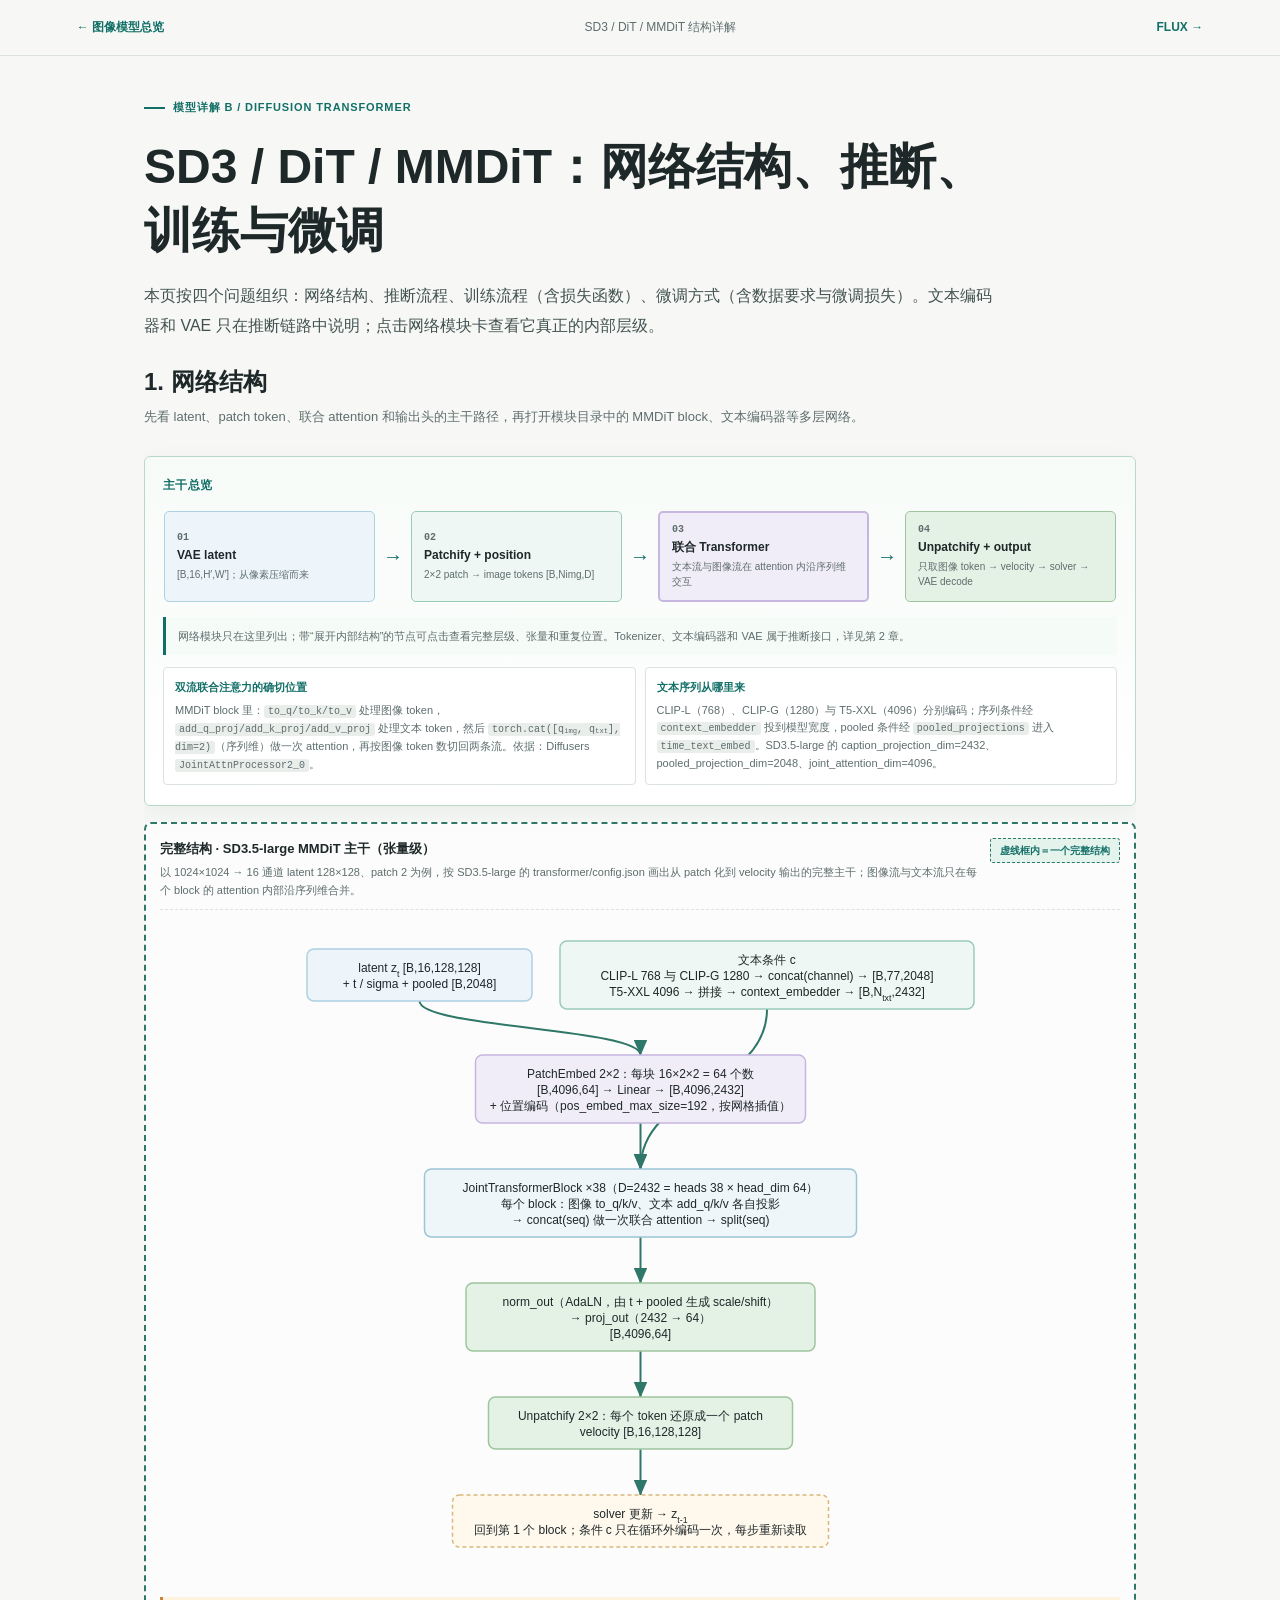
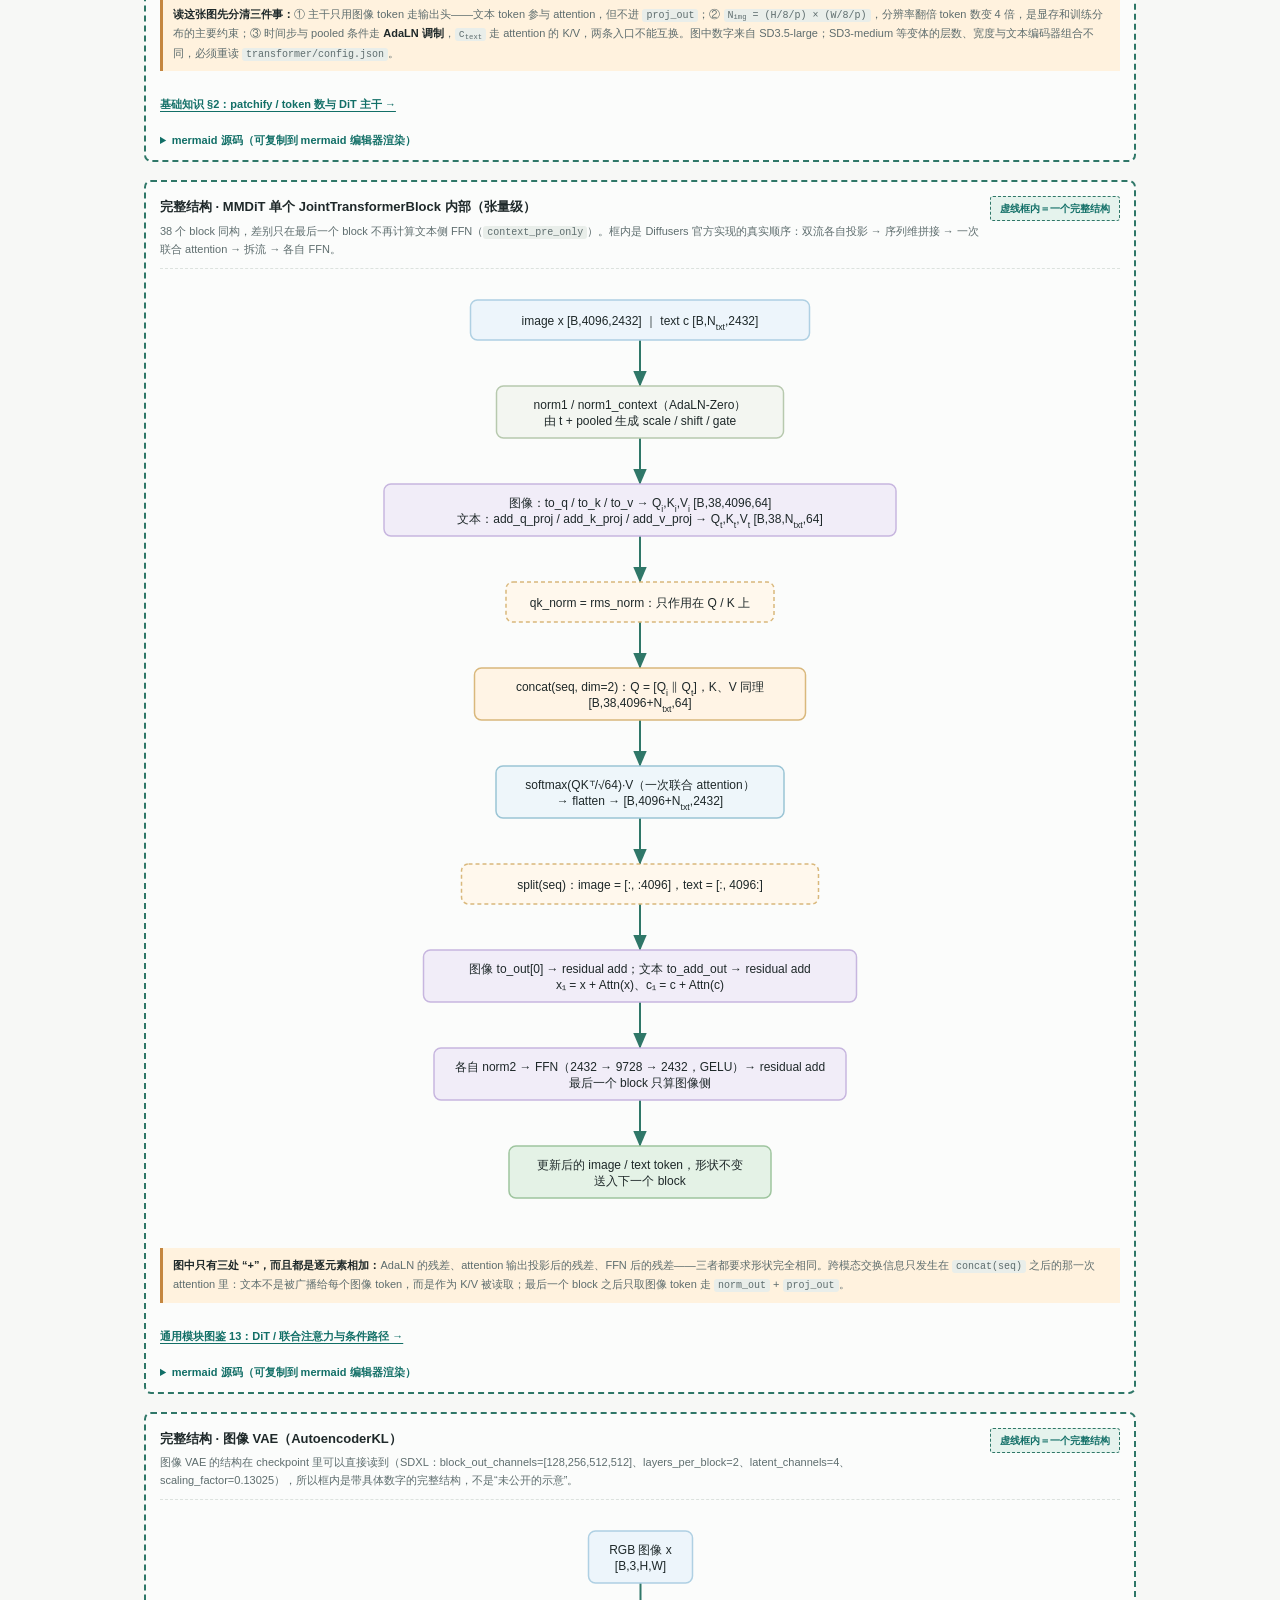
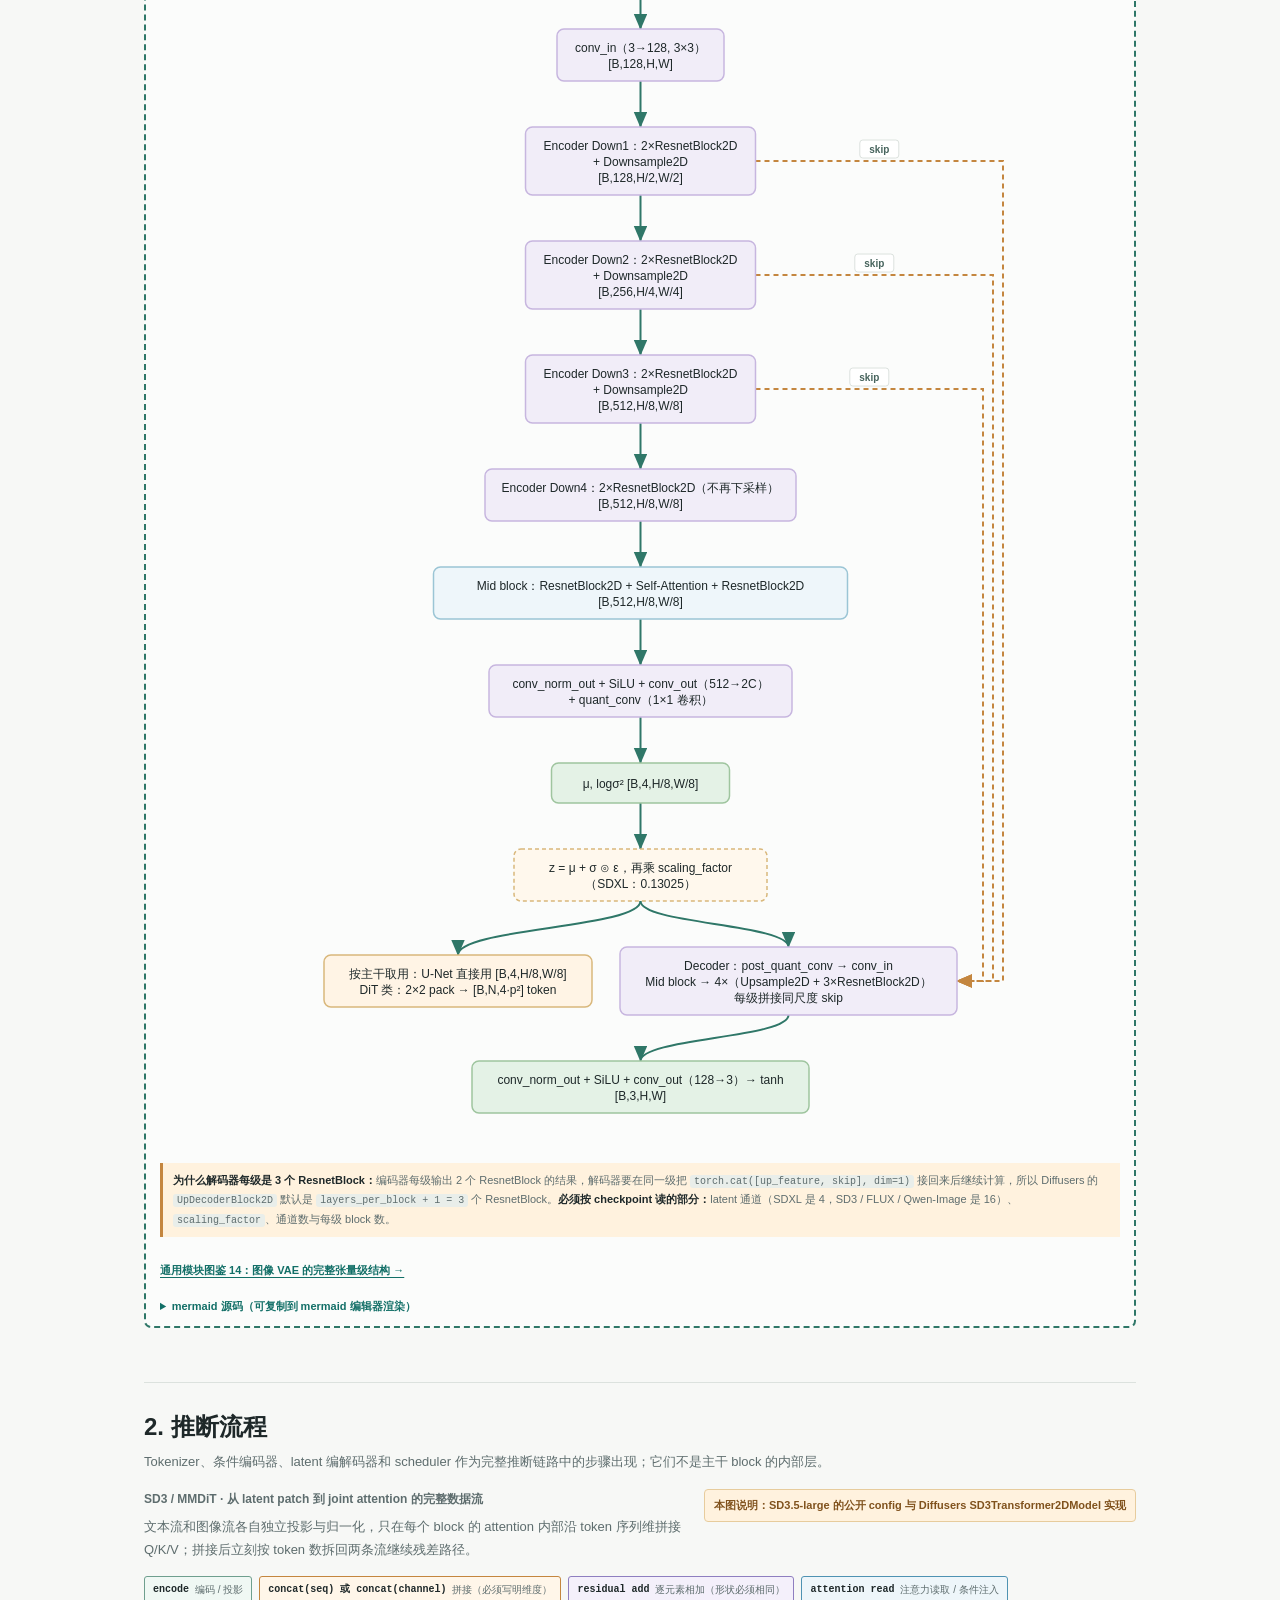
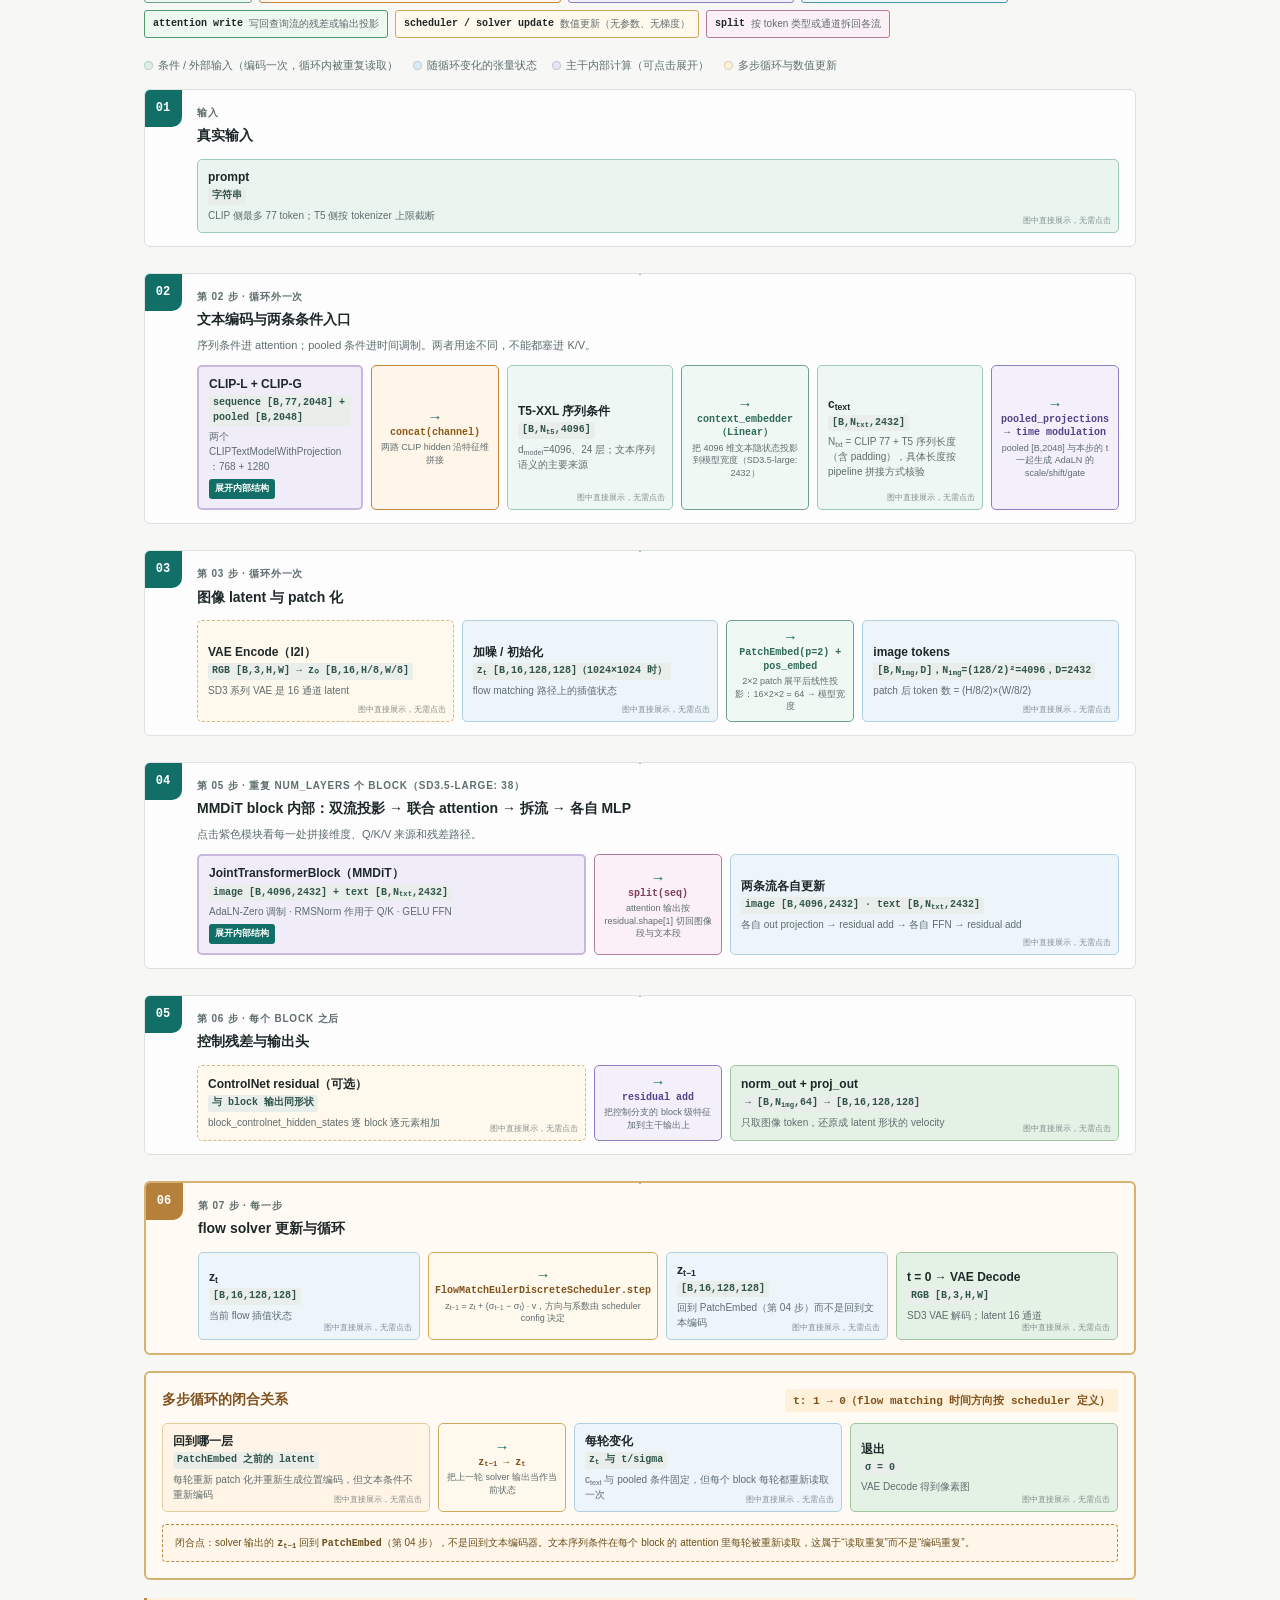
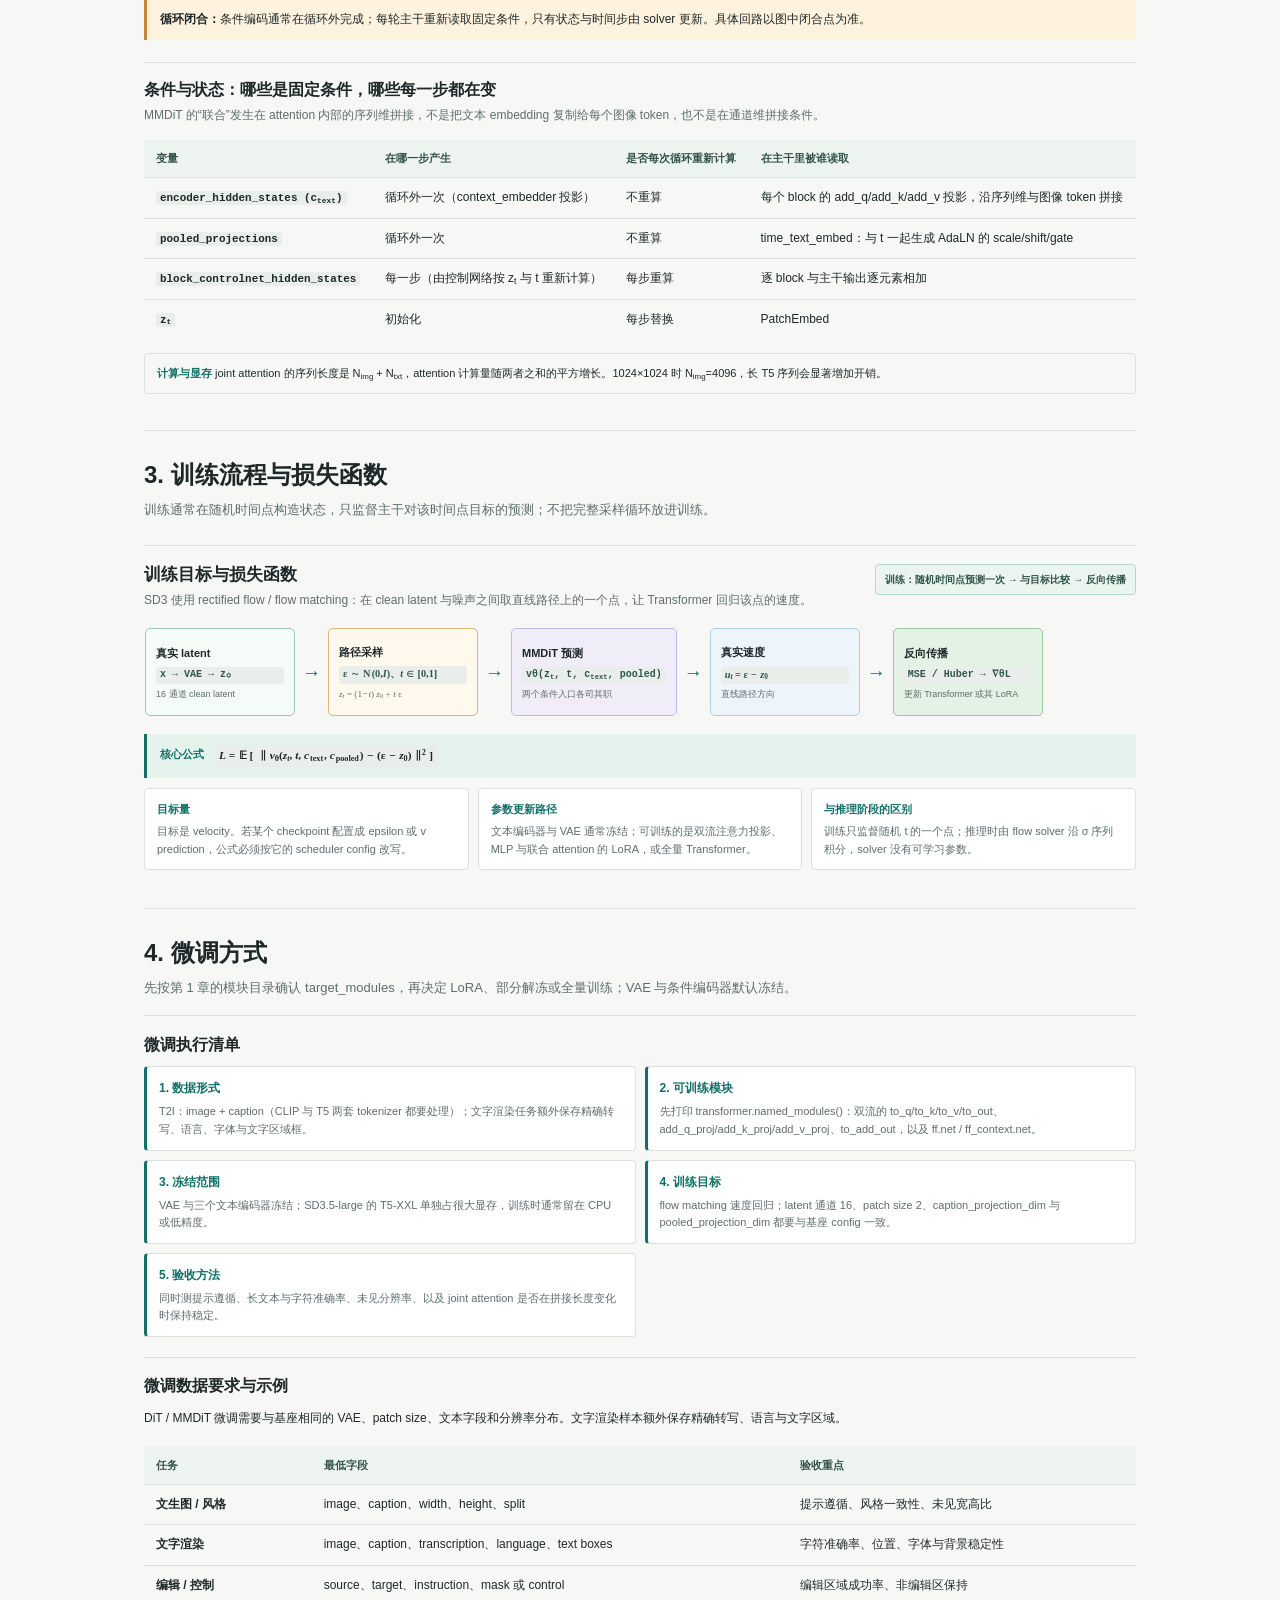
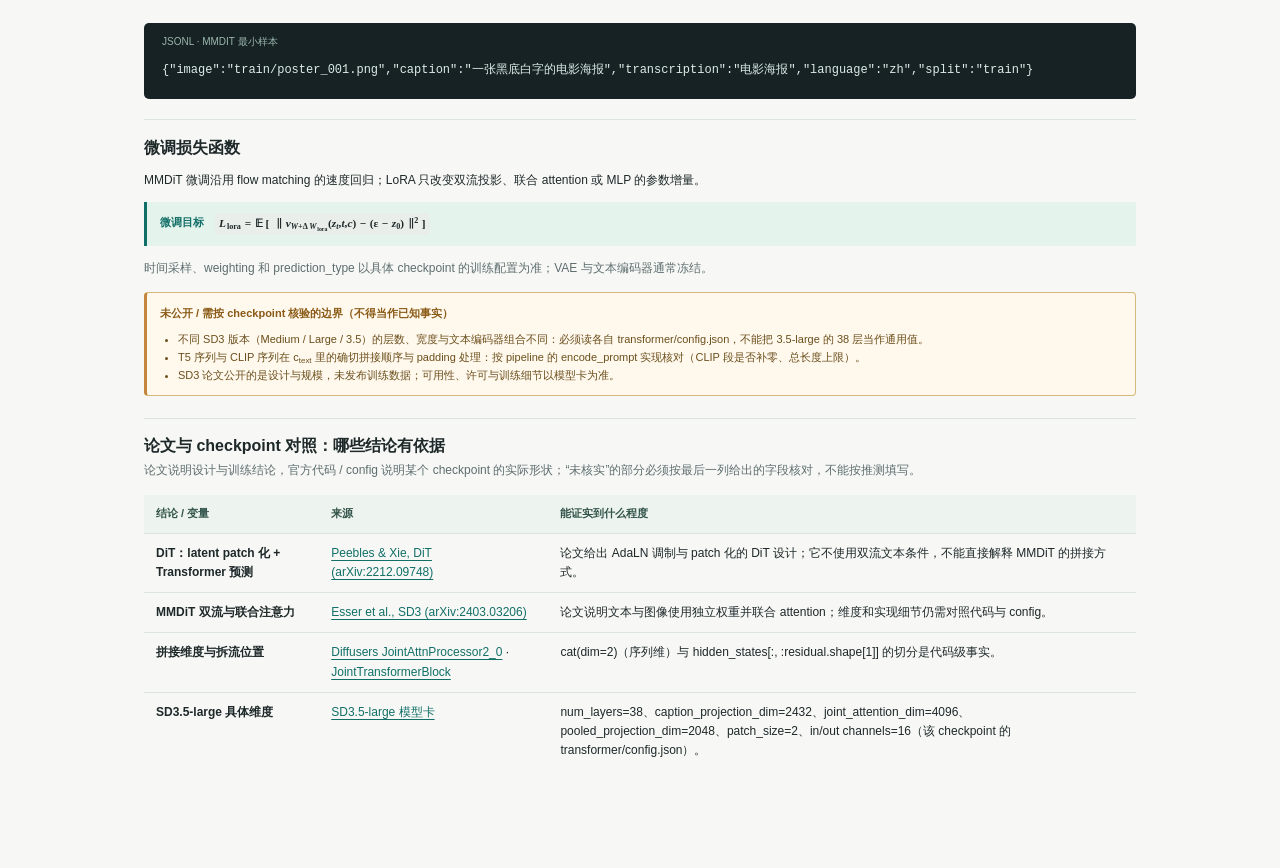
==== commit 44133098: "Refactor model detail pages and add offline math/mermaid renderers - Extend index.html with model de" ====
--- a/image-dit.html
+++ b/image-dit.html
@@ -9,462 +9,25 @@
   </head>
   <body>
     <div class="detail-top">
-      <a href="image-models.html">← 图像模型总览</a
-      ><span>SD3 / DiT / MMDiT 结构详解</span
-      ><a href="image-flux-qwen.html">FLUX/Qwen-Image →</a>
+      <a href="image-models.html">← 图像模型总览</a>
+      <span>SD3 / DiT / MMDiT 结构详解</span>
+      <a href="image-flux.html">FLUX →</a>
     </div>
     <main class="detail-reader">
       <div class="eyebrow">模型详解 B / Diffusion Transformer</div>
-      <h1>SD3 / DiT / MMDiT：从 latent patch 到联合注意力</h1>
-      <p class="lead">
-        DiT 把 latent 网格变成 token 序列，用 Transformer block 预测噪声、速度或
-        flow。SD3 类 MMDiT 的关键不是“把 U-Net 换成
-        Transformer”这么简单，而是文本流和图像流有各自的表示投影，再通过联合
-        attention 交互。
-      </p>
-      <div class="detail-terms">
-        <b>DiT = Diffusion Transformer</b
-        ><b>MMDiT = Multimodal Diffusion Transformer</b
-        ><b>Patchify = 把 latent 网格切成 token</b
-        ><b>Unpatchify = 将 token 还原为 latent 网格</b
-        ><b>Flow Matching = 学习概率路径速度场</b
-        ><b>AdaLN = Adaptive Layer Normalization</b
-        ><b>joint attention = 文本/图像 token 联合注意力</b>
+      <h1>SD3 / DiT / MMDiT：网络结构、推断、训练与微调</h1>
+      <p class="lead">本页按四个问题组织：网络结构、推断流程、训练流程（含损失函数）、微调方式（含数据要求与微调损失）。文本编码器和 VAE 只在推断链路中说明；点击网络模块卡查看它真正的内部层级。</p>
+      <div class="generated-section page-network" id="network">
+        <h2>1. 网络结构</h2>
+        <p class="generated-intro">先看 latent、patch token、联合 attention 和输出头的主干路径，再打开模块目录中的 MMDiT block、文本编码器等多层网络。</p>
+        <div data-architecture="dit"></div>
+        <div class="generic-slot" data-generic="dit-tensor"></div>
+        <div class="generic-slot" data-generic="dit-block"></div>
+        <div class="generic-slot" data-generic="image-vae"></div>
       </div>
-      <div data-architecture="dit"></div>
-      <div class="arch-diagram">
-        <div class="arch-title">DiT / MMDiT 的输入输出：拼接发生在 attention 内部，不是入口处相加</div>
-        <div class="flow wide">
-          <div class="node">RGB / prompt</div>
-          <b class="arrow">→</b>
-          <div class="node alt">VAE latent<br />[B,16,H/8,W/8]</div>
-          <b class="arrow">→</b>
-          <div class="node">PatchEmbed(p=2) + pos_embed<br />[B,N_img,D]</div>
-          <b class="arrow">→</b>
-          <div class="node">
-            每个 block：图像 to_q/to_k/to_v<br />文本 add_q/add_k/add_v
-          </div>
-          <b class="arrow">→ concat(seq, dim=2)</b>
-          <div class="node alt">
-            Q/K/V [B,heads,N_img+N_txt,64]<br />一次联合 attention
-          </div>
-          <b class="arrow">→ split(seq)</b>
-          <div class="node output">
-            只取图像 token → proj_out<br />latent velocity [B,16,H/8,W/8]
-          </div>
-        </div>
-        <figcaption>
-          图 I-B1 · N_img = (H/8/p) × (W/8/p)；D 是模型宽度。图像 token 与文本
-          token <b>序列长度不同、宽度相同</b>，所以只能在 attention 的 Q/K/V 上沿
-          <b>序列维 concat</b>，attention 输出再按 <code>residual.shape[1]</code>
-          切回两条流；只有在形状完全相同时（AdaLN 残差、attention 输出残差、FFN
-          残差）才做 <b>residual add</b>。改变 H/W 改变 image token
-          数量，显存与训练分布共同限制可用范围。
-        </figcaption>
-      </div>
-      <section class="detail-section">
-        <h2>1. Patchify / Unpatchify</h2>
-        <div class="io-table">
-          <table>
-            <tr>
-              <th>模块</th>
-              <th>输入</th>
-              <th>内部形式</th>
-              <th>输出</th>
-            </tr>
-            <tr>
-              <td>Patchify</td>
-              <td>latent z [B,C,H′,W′]</td>
-              <td>按 p×p 切块；每块展平 C·p²，再 Linear 投影</td>
-              <td>image tokens [B,Nimg,D]</td>
-            </tr>
-            <tr>
-              <td>position</td>
-              <td>token index / 2D coords</td>
-              <td>RoPE 或其他空间位置变换</td>
-              <td>带位置的 token</td>
-            </tr>
-            <tr>
-              <td>Unpatchify</td>
-              <td>pred tokens [B,Nimg,C·p²]</td>
-              <td>还原二维网格并 reshape</td>
-              <td>pred latent [B,C,H′,W′]</td>
-            </tr>
-          </table>
-        </div>
-        <p>
-          例如 latent 128×128、patch 2 时 Nimg=4096；latent 256×256 时
-          Nimg=16384。空间面积翻倍不是 token 翻倍，而是约四倍；全局 attention 的
-          pair 数还会平方增长。
-        </p>
-      </section>
-      <section class="detail-section">
-        <h2>2. Transformer block 内部</h2>
-        <div class="arch-diagram">
-          <div class="arch-title">
-            一个 MMDiT block 内部（SD3.5-large：D=2432、38 层、qk_norm=rms_norm、GELU FFN）
-          </div>
-          <div class="flow stack">
-            <div class="node input">
-              image tokens [B,4096,2432] ＋ text tokens [B,N_txt,2432]（两条流，形状不同）
-            </div>
-            <b class="arrow">↓</b>
-            <div class="node">
-              AdaLN-Zero 调制：由 timestep embedding 与 pooled [B,2048]
-              相加后生成 scale / shift / gate（逐元素相加，形状必须相同）
-            </div>
-            <b class="arrow">↓</b>
-            <div class="node alt">
-              图像：to_q/to_k/to_v → [B,24,4096,64]<br />文本：add_q_proj/add_k_proj/add_v_proj
-              → [B,24,N_txt,64]（RMSNorm 作用于 Q/K）
-            </div>
-            <b class="arrow">↓</b>
-            <div class="node">
-              concat(dim=2, 序列维) → [B,24,4096+N_txt,64]<br />softmax(QKᵀ/√64)·V
-            </div>
-            <b class="arrow">↓</b>
-            <div class="node">
-              split(seq)：图像段 / 文本段<br />各自 out projection → residual add
-            </div>
-            <b class="arrow">↓</b>
-            <div class="node alt">
-              各自 Norm2 → FFN（2432→9728→2432，GELU）→ residual add
-            </div>
-            <b class="arrow">↓</b>
-            <div class="node output">
-              更新后的 image / text token（形状不变），送入下一个 block
-            </div>
-          </div>
-          <figcaption>
-            图 I-B2 · 图中只有三处 “+”，全部是<b>逐元素相加（residual add）</b>，要求形状完全相同：
-            AdaLN 残差、attention 输出投影后的残差、FFN 后的残差。跨模态的信息交换发生在
-            <b>concat(seq) 之后的联合 attention</b>，不是靠相加实现的。时间/sigma 条件通过
-            AdaLN 调制 norm；pooled 文本条件也走这条调制路径，而不是进 K/V。
-          </figcaption>
-        </div>
-        <div class="io-table">
-          <table>
-            <tr>
-              <th>模块</th>
-              <th>输入</th>
-              <th>输出</th>
-              <th>作用</th>
-            </tr>
-            <tr>
-              <td>QKV Linear</td>
-              <td>tokens [B,N,D]</td>
-              <td>Q/K/V [B,heads,N,d]</td>
-              <td>将表示投影到 attention 子空间</td>
-            </tr>
-            <tr>
-              <td>RoPE</td>
-              <td>Q/K + 位置坐标</td>
-              <td>旋转后的 Q/K</td>
-              <td>注入二维图像/文本位置关系</td>
-            </tr>
-            <tr>
-              <td>Attention</td>
-              <td>Q/K/V</td>
-              <td>context [B,N,D]</td>
-              <td>图像内部或文本-图像 token 交互</td>
-            </tr>
-            <tr>
-              <td>MLP/SwiGLU</td>
-              <td>token [B,N,D]</td>
-              <td>token [B,N,D]</td>
-              <td>逐 token 非线性变换，不直接混合位置</td>
-            </tr>
-            <tr>
-              <td>output head</td>
-              <td>final image tokens</td>
-              <td>每 token 的 latent patch</td>
-              <td>预测 epsilon/v/velocity</td>
-            </tr>
-          </table>
-        </div>
-      </section>
-      <section class="detail-section">
-        <h2>3. SD3 MMDiT 的双流与联合 attention</h2>
-        <p>
-          双流结构给图像 token 和文本 token 不同的 Linear、Norm 和参数空间：
-          图像侧用 <code>to_q/to_k/to_v</code> 与 <code>to_out.0</code>，文本侧用
-          <code>add_q_proj/add_k_proj/add_v_proj</code> 与
-          <code>to_add_out</code>。在 SD3 / Diffusers 的实现里，两流<b>先各自投影到
-          同一个 head 维度</b>，然后
-          <code>torch.cat([q_img, q_txt], dim=2)</code>（<b>序列维</b>，即
-          <code>[B,heads,N_img,64]</code> 与 <code>[B,heads,N_txt,64]</code> 拼成
-          <code>[B,heads,N_img+N_txt,64]</code>，K/V 同理），做一次
-          <code>softmax(QKᵀ/√d)V</code>，再把结果按
-          <code>hidden_states[:, :residual.shape[1]]</code> 与
-          <code>hidden_states[:, residual.shape[1]:]</code> <b>拆回</b>图像段和文本段，
-          各自经过 out projection 与 residual add，然后各走自己的 FFN。
-          这样做的目的是让多模态交互更灵活，而不是把 text embedding
-          直接复制到每个图像 token，也不是在通道维拼接条件。
-        </p>
-        <div class="parallel-diagram">
-          <div class="p-row">
-            <div class="p-box">
-              Image stream<br />x [B,N_img,D]<br />to_q/to_k/to_v<br />Q_i/K_i/V_i
-              [B,h,N_img,64]
-            </div>
-            <div class="p-op">
-              concat(dim=2, 序列维)<br />[B,h,N_img+N_txt,64]<br />↓<br />softmax(QKᵀ/√64)·V<br />↓<br />split(seq)
-            </div>
-            <div class="p-box">
-              Text stream<br />c [B,N_txt,D]<br />add_q/k/v_proj<br />Q_t/K_t/V_t
-              [B,h,N_txt,64]
-            </div>
-          </div>
-          <div class="p-result">
-            拆流后各自 to_out / to_add_out → residual add（逐元素）→ 各自 FFN →
-            residual add；最后一个 block 之后<b>只取 image stream</b> 的 token 预测
-            latent 更新量
-          </div>
-        </div>
-        <div class="io-table">
-          <table>
-            <tr>
-              <th>阶段</th>
-              <th>输入</th>
-              <th>输出</th>
-            </tr>
-            <tr>
-              <td>双流准备</td>
-              <td>image [B,Nimg,Di]、text [B,Ntxt,Dt]</td>
-              <td>各自投影到 block 需要的表示</td>
-            </tr>
-            <tr>
-              <td>联合 attention</td>
-              <td>两流 Q/K/V</td>
-              <td>交互后的两流 token</td>
-            </tr>
-            <tr>
-              <td>MLP</td>
-              <td>各流 token</td>
-              <td>保留各自流宽度/投影空间</td>
-            </tr>
-            <tr>
-              <td>输出</td>
-              <td>image stream final</td>
-              <td>latent patch prediction</td>
-            </tr>
-          </table>
-        </div>
-      </section>
-      <section class="detail-section">
-        <h2>4. 文本编码器和多路条件</h2>
-        <p>
-          不同 checkpoint 会组合 CLIP、T5 等文本编码器，输出 per-token hidden 与
-          pooled embedding。pipeline 可能把 pooled embedding
-          作为全局条件，把序列 hidden 送入 joint attention；还可能加入图像
-          embedding、尺寸/裁剪信息或编辑参考。必须从具体 pipeline 的
-          <code>encode_prompt</code> 和 transformer forward
-          参数确认，而不能只看模型名称。
-        </p>
-        <div class="io-table">
-          <table>
-            <tr>
-              <th>条件</th>
-              <th>典型输入</th>
-              <th>典型输出</th>
-              <th>注入位置</th>
-            </tr>
-            <tr>
-              <td>文本序列</td>
-              <td>input_ids [B,Ntxt]</td>
-              <td>text hidden [B,Ntxt,Dt]</td>
-              <td>joint/cross attention K/V</td>
-            </tr>
-            <tr>
-              <td>pooled text</td>
-              <td>text hidden</td>
-              <td>[B,Dt]</td>
-              <td>time/AdaLN/global projection</td>
-            </tr>
-            <tr>
-              <td>参考图</td>
-              <td>RGB 或 image embedding</td>
-              <td>image tokens [B,Nref,D]</td>
-              <td>joint attention/adapter</td>
-            </tr>
-            <tr>
-              <td>timestep/sigma</td>
-              <td>scalar [B]</td>
-              <td>condition [B,D]</td>
-              <td>AdaLN、gate 或 block modulation</td>
-            </tr>
-          </table>
-        </div>
-      </section>
-      <section class="detail-section">
-        <h2>5. Flow Matching 训练和推理</h2>
-        <p>
-          取数据 latent <code>z_data</code>（也就是 VAE 编码后的干净 latent）和噪声
-          <code>eps ~ N(0,I)</code>，在时间 <code>t ∈ [0,1]</code> 上定义直线路径
-          <code>z_t = (1 - t) · z_data + t · eps</code>，该路径的真实速度是
-          <code>u = dz_t/dt = eps - z_data</code>（<b>噪声减数据</b>；写成
-          “z1 − z0”时容易把谁是噪声弄反，必须按具体实现核对）。Transformer 输入
-          <code>z_t</code>、<code>t</code> 与条件 <code>c</code>，输出
-          <code>vθ(z_t,t,c)</code>；训练最小化
-          <code>||vθ(z_t,t,c) - (eps - z_data)||²</code>。推理从噪声出发，用
-          Euler/Heun 等 ODE solver 按 sigma 序列逐步积分。solver 的 step
-          数影响速度与质量，但它不是 Transformer 的层，也没有可学习参数。
-        </p>
-        <div class="io-table">
-          <table>
-            <tr>
-              <th>阶段</th>
-              <th>输入</th>
-              <th>输出</th>
-            </tr>
-            <tr>
-              <td>训练路径</td>
-              <td>z0、z1、t</td>
-              <td>zt、target velocity u</td>
-            </tr>
-            <tr>
-              <td>DiT forward</td>
-              <td>zt、t/sigma、text/image condition</td>
-              <td>vθ 与 zt 同形状</td>
-            </tr>
-            <tr>
-              <td>solver step</td>
-              <td>zt、vθ、dt</td>
-              <td>zt+dt·vθ</td>
-            </tr>
-          </table>
-        </div>
-      </section>
-      <section class="detail-section" id="finetune">
-        <h2>6. DiT LoRA 位置和最小示例</h2>
-        <p>
-          常见目标包括 attention 的
-          <code>to_q/to_k/to_v/to_out</code>、双流/联合 attention 的投影，以及
-          MLP 的 <code>fc1/fc2</code> 或
-          <code>proj_in/proj_out</code>。具体名称要打印模块树。VAE
-          通常冻结，text encoder 是否训练由官方脚本决定。
-        </p>
-        <h3>DiT / MMDiT 的数据和训练选择</h3>
-        <p>
-          T2I 数据是一行一个图像路径和
-          caption；编辑任务必须保留源图、目标图、指令和
-          mask；文字渲染任务要单独收集不同字体、语言、字号和长短文本。按主体、艺术家或来源分组切分，训练前检查
-          caption 是否描述画面而不是复制文件名，并固定 VAE、text encoder、latent
-          scaling 和尺寸桶。
-        </p>
-        <div class="io-table">
-          <table>
-            <tr>
-              <th>任务</th>
-              <th>数据字段</th>
-              <th>推荐训练</th>
-              <th>主要验收</th>
-            </tr>
-            <tr>
-              <td>风格/主体 LoRA</td>
-              <td>image、caption、subject/style、size、license</td>
-              <td>
-                冻结 VAE/文本编码器，训练 image stream 与 joint attention LoRA
-              </td>
-              <td>主体、风格、构图和 prompt 遵循</td>
-            </tr>
-            <tr>
-              <td>文字/布局</td>
-              <td>image、精确文字转写、区域/布局标注</td>
-              <td>扩大 attention 与 MLP target；必要时全量或 adapter 微调</td>
-              <td>字符准确率、位置、字号和不同语言泛化</td>
-            </tr>
-            <tr>
-              <td>编辑/参考图</td>
-              <td>source、target、instruction、reference、mask</td>
-              <td>条件投影或 image stream adapter；不要把源图误当 caption</td>
-              <td>保留区域、修改区域和边界融合</td>
-            </tr>
-          </table>
-        </div>
-        <div class="code-block">
-          <span class="code-label">JSONL · DiT 训练样本</span>
-          <pre><code>{"image":"train/poster_001.png","caption":"technical poster, Chinese title: 注意力机制, blue grid","text_regions":[{"text":"注意力机制","box":[80,60,720,150]}],"split":"train"}
-{"source":"edit/a.png","target":"edit/b.png","instruction":"把背景改成夜景，保留人物姿势","split":"validation"}</code></pre>
-        </div>
-        <p>
-          Flow Matching/rectified-flow 模型通常从图像 latent
-          <code>z1</code> 与噪声 <code>z0</code> 采样时间 <code>t</code>，构造
-          <code>zt</code> 和速度 target，再以 MSE 更新 transformer；推理时
-          solver 步数不是训练 epoch。先用 image-only LoRA
-          跑通，再决定是否训练文本条件投影；每次实验保存 patch/packing、sigma
-          schedule、solver、rank/alpha 和固定 seed，比较未见宽高比与长文本。
-        </p>
-        <div class="code-block">
-          <span class="code-label">Python · 找 Transformer 投影层</span>
-          <pre><code>for name, module in pipe.transformer.named_modules():
-    if isinstance(module, torch.nn.Linear):
-        if any(key in name for key in ("q", "k", "v", "proj", "fc")):
-            print(name, module.in_features, module.out_features)</code></pre>
-        </div>
-        <div class="code-block">
-          <span class="code-label"
-            >Python · Diffusers FLUX/DiT 风格调用骨架</span
-          >
-          <pre><code>from diffusers import FluxPipeline
-import torch
-pipe = FluxPipeline.from_pretrained(
-    "black-forest-labs/FLUX.1-schnell",
-    torch_dtype=torch.bfloat16
-).to("cuda")
-image = pipe("a clean technical diagram of image tokens", 
-             height=768, width=1024, num_inference_steps=4,
-             generator=torch.Generator("cuda").manual_seed(3)).images[0]</code></pre>
-        </div>
-      </section>
-      <p>
-        以上调用只表达 pipeline
-        形态；具体模型的许可、组件下载和显存要求以官方仓库为准。
-      </p>
-      <p>
-        论文与官方实现：<a
-          href="https://arxiv.org/abs/2212.09748"
-          target="_blank"
-          rel="noopener"
-          >DiT</a
-        >
-        ·
-        <a
-          href="https://arxiv.org/abs/2403.03206"
-          target="_blank"
-          rel="noopener"
-          >Rectified Flow Transformers</a
-        >
-        ·
-        <a
-          href="https://huggingface.co/docs/diffusers/main/en/api/models/transformer2d"
-          target="_blank"
-          rel="noopener"
-          >Diffusers Transformer2D</a
-        >
-        ·
-        <a
-          href="https://huggingface.co/stabilityai/stable-diffusion-3.5-large"
-          target="_blank"
-          rel="noopener"
-          >SD3.5-large 模型卡与 config</a
-        >
-        ·
-        <a
-          href="https://github.com/huggingface/diffusers/blob/main/src/diffusers/models/attention_processor.py"
-          target="_blank"
-          rel="noopener"
-          >Diffusers JointAttnProcessor2_0（拼接与拆流的确切位置）</a
-        >
-      </p>
-      <p>
-        版本边界：SD3-medium / SD3.5-large 的层数、宽度与文本编码器组合不同（例如
-        SD3.5-large 为 38 层、caption_projection_dim=2432、joint_attention_dim=4096、
-        pooled_projection_dim=2048），必须读各自 checkpoint 的
-        <code>transformer/config.json</code>；论文只公开设计与规模，不构成某个
-        checkpoint 的层数事实。
-      </p>
     </main>
+    <script src="mathlite.js"></script>
+    <script src="mermaid-lite.js"></script>
     <script src="detail.js"></script>
   </body>
 </html>
--- a/styles.css
+++ b/styles.css
@@ -9,3 +9,96 @@
 .book-roadmap{display:grid;grid-template-columns:repeat(4,minmax(0,1fr));gap:1px;background:var(--line);border:1px solid var(--line);margin:24px 0 28px;overflow:hidden;border-radius:5px}.roadmap-step{display:flex;flex-direction:column;gap:7px;min-height:130px;padding:15px;background:var(--paper)}.roadmap-step span{font-family:Consolas,"Cascadia Code",monospace;color:var(--accent);font-size:11px;font-weight:800}.roadmap-step strong{font-size:14px;line-height:1.35}.roadmap-step small{font-size:11px;color:var(--muted);line-height:1.55}.chapter-rule{display:flex;gap:10px;align-items:baseline;flex-wrap:wrap;margin:18px 0;padding:11px 14px;border-left:3px solid var(--accent);background:var(--accent-soft);font-size:12px}.chapter-rule strong{font-size:12px;color:var(--accent)}.chapter-rule span{color:var(--muted)}
 
 .chapter-glossary{margin:21px 0 28px;border:1px solid var(--line);border-radius:5px;background:var(--paper);overflow:hidden}.chapter-glossary h3{margin:0;padding:12px 16px;background:#edf4ef;color:#31554b;font-size:14px}.glossary-table{display:grid}.glossary-row{display:grid;grid-template-columns:minmax(170px,.8fr) minmax(0,2fr);gap:15px;padding:10px 16px;border-top:1px solid var(--line);align-items:start}.glossary-term b{display:block;font-family:Consolas,"Cascadia Code",monospace;font-size:12px;color:var(--accent)}.glossary-term small{display:block;color:var(--muted);font-size:11px;line-height:1.45;margin-top:2px}.glossary-row p{margin:0!important;font-size:12px!important;line-height:1.65}.mini-flow{display:flex;align-items:center;justify-content:center;gap:7px;flex-wrap:wrap;margin-top:10px;color:var(--accent);font-family:Consolas,"Cascadia Code",monospace;font-size:11px}.mini-flow span{padding:3px 6px;border:1px solid #b8d9ca;border-radius:3px;background:#eff8f3}.mini-flow small{width:100%;text-align:center;color:var(--muted);font-family:inherit;font-size:10px}@media(max-width:620px){.glossary-row{grid-template-columns:1fr;gap:3px}.chapter-glossary h3{font-size:13px}}
+
+/* ===================== 通用模块完整结构：虚线框 + mermaid-lite 网络图 ===================== */
+:root{--ml-box-bg:#ffffff;--ml-box-line:#9bcbb8;--ml-ink:#1e2829;--ml-edge:#2f7768;--ml-edge-dash:#c4863f;--ml-elabel:#47645d;--ml-sub:#9bcbb8;--ml-t-in:#edf5fb;--ml-t-in-l:#afd0e3;--ml-t-cond:#eef7f3;--ml-t-cond-l:#9bcbb8;--ml-t-latent:#fff4e5;--ml-t-latent-l:#d9b87c;--ml-t-core:#f1edf8;--ml-t-core-l:#c7b6df;--ml-t-attn:#eef6fa;--ml-t-attn-l:#9bc5d5;--ml-t-norm:#f3f6f1;--ml-t-norm-l:#b7c9ae;--ml-t-out:#e4f2e6;--ml-t-out-l:#9fc59f;--ml-t-op:#fff8ed;--ml-t-op-l:#d9b87c;--ml-t-warn:#fdeeee;--ml-t-warn-l:#dda3a3}
+body.dark{--ml-box-bg:#1c3934;--ml-box-line:#3c6c5c;--ml-ink:#e7f0eb;--ml-edge:#72d3b5;--ml-edge-dash:#d9a45f;--ml-elabel:#cfe3da;--ml-sub:#3c6c5c;--ml-t-in:#1b2f38;--ml-t-in-l:#2d5a6c;--ml-t-cond:#1d322d;--ml-t-cond-l:#3c6c5c;--ml-t-latent:#3a2c20;--ml-t-latent-l:#735432;--ml-t-core:#2a2438;--ml-t-core-l:#5c4b7a;--ml-t-attn:#1a2f3a;--ml-t-attn-l:#2f5d70;--ml-t-norm:#22322c;--ml-t-norm-l:#40604f;--ml-t-out:#1d3327;--ml-t-out-l:#3f7048;--ml-t-op:#3a2c20;--ml-t-op-l:#735432;--ml-t-warn:#3a2222;--ml-t-warn-l:#7a4a4a}
+.gn-frame{margin:16px 0 18px;padding:14px 14px 12px;border:2px dashed var(--ml-edge);border-radius:7px;background:rgba(255,255,255,.55)}
+body.dark .gn-frame{background:rgba(255,255,255,.03)}
+.gn-frame-head{display:flex;flex-wrap:nowrap;justify-content:space-between;align-items:flex-start;gap:10px;padding-bottom:9px;margin-bottom:11px;border-bottom:1px dashed var(--line)}
+.gn-frame-head>div{flex:1 1 auto;min-width:0}
+.gn-frame-head strong{display:block;font-size:13px;color:var(--ink)}
+.gn-frame-head small{display:block;margin-top:4px;color:var(--muted);font-size:11px;line-height:1.6;font-weight:400}
+.gn-badge{flex:none;padding:4px 9px;border:1px dashed var(--ml-edge);border-radius:3px;background:var(--accent-soft);color:var(--accent);font:700 10px/1.5 "Segoe UI","Microsoft YaHei UI",sans-serif}
+.gn-frame .ml-wrap{margin:0}
+.gn-legend{display:flex;flex-wrap:wrap;gap:6px 14px;margin:10px 0 0;color:var(--muted);font-size:10px}
+.gn-legend i{display:inline-block;width:11px;height:11px;margin-right:4px;border:1px solid var(--ml-box-line);border-radius:2px;background:var(--ml-box-bg);vertical-align:-1px}
+.gn-legend i.gn-solid{border-style:solid;border-color:var(--ml-edge)}
+.gn-legend i.gn-dash{border-style:dashed;border-color:var(--ml-edge-dash)}
+.gn-note{margin:10px 0 0;padding:8px 10px;border-left:3px solid var(--ml-edge-dash);background:var(--amber-soft);color:var(--muted);font-size:11px;line-height:1.65}
+.gn-note b{color:var(--ink)}
+.gn-link{display:inline-block;margin-top:8px;font-size:11px;font-weight:700;color:var(--accent)}
+.ml-wrap{margin:8px 0 0}
+.ml-graph{overflow-x:auto;padding:2px 0 4px}
+.ml-svg{display:block;max-width:100%;height:auto;margin:0 auto}
+.ml-node .ml-box{fill:var(--ml-box-bg);stroke:var(--ml-box-line);stroke-width:1.5}
+.ml-node-text{font:400 12px "Segoe UI","Microsoft YaHei UI",sans-serif;fill:var(--ml-ink)}
+/* ml-sub 只用于“子程序”形状的两条竖线；数学下标用 ml-msub / ml-msup，
+   必须继承文字颜色、不能描边（否则下标会被染成彩色）。 */
+line.ml-sub{stroke:var(--ml-sub);stroke-width:1.2}
+.ml-msub,.ml-msup{fill:inherit;stroke:none;font-weight:inherit}
+.ml-edge{stroke:var(--ml-edge);stroke-width:2}
+.ml-edge-dashed{stroke:var(--ml-edge-dash);stroke-dasharray:5 4}
+.ml-edge-thick{stroke-width:3}
+.ml-edge-label rect{fill:var(--paper);stroke:var(--line);stroke-width:1}
+.ml-edge-label text{font:700 10px "Segoe UI","Microsoft YaHei UI",sans-serif;fill:var(--ml-elabel)}
+.ml-tone-in .ml-box{fill:var(--ml-t-in);stroke:var(--ml-t-in-l)}
+.ml-tone-cond .ml-box{fill:var(--ml-t-cond);stroke:var(--ml-t-cond-l)}
+.ml-tone-latent .ml-box{fill:var(--ml-t-latent);stroke:var(--ml-t-latent-l)}
+.ml-tone-core .ml-box{fill:var(--ml-t-core);stroke:var(--ml-t-core-l)}
+.ml-tone-attn .ml-box{fill:var(--ml-t-attn);stroke:var(--ml-t-attn-l)}
+.ml-tone-norm .ml-box{fill:var(--ml-t-norm);stroke:var(--ml-t-norm-l)}
+.ml-tone-out .ml-box{fill:var(--ml-t-out);stroke:var(--ml-t-out-l)}
+.ml-tone-op .ml-box{fill:var(--ml-t-op);stroke:var(--ml-t-op-l);stroke-dasharray:4 3}
+.ml-tone-warn .ml-box{fill:var(--ml-t-warn);stroke:var(--ml-t-warn-l)}
+.ml-src{margin-top:9px}
+.ml-src summary{cursor:pointer;color:var(--accent);font:700 11px "Segoe UI","Microsoft YaHei UI",sans-serif}
+.ml-src pre{margin:8px 0 0;padding:10px 12px;border:1px solid var(--line);border-radius:4px;background:var(--code);color:var(--code-ink);font:11px/1.65 Consolas,"Cascadia Code",monospace;overflow-x:auto;white-space:pre}
+
+/* ===================== 数学排版：上下标 + $...$ LaTeX 子集 ===================== */
+sub,sup{font-size:.72em;line-height:0;position:relative;vertical-align:baseline;font-style:normal}
+sub{bottom:-.24em}
+sup{top:-.48em}
+.m-math{font-family:"Cambria Math","Latin Modern Math","Times New Roman",Georgia,serif;font-size:1.03em}
+/* 页面里已有更具体的选择器（例如 .formula-row span）会给 span 加浅色底和等宽字体，
+   这里用双类名提高优先级，保证公式本身不再被套上第二层底、也不被改回等宽字体。 */
+.m-math.m-math{font-family:"Cambria Math","Latin Modern Math","Times New Roman",Georgia,serif;font-size:1.03em;background:transparent;border:0;padding:0;color:inherit}
+.m-math.m-math *{background:transparent}
+body.dark .formula-row span{background:#1f2b28;border-color:var(--line)}
+.m-math i{font-family:inherit;font-style:italic}
+.m-math .m-greek{font-style:normal}
+.m-math .m-op,.m-math .m-delim{font-style:normal;padding:0 .06em}
+.m-math .m-op-name,.m-math .m-rm{font-style:normal;padding:0 .12em}
+.m-frac{display:inline-flex;flex-direction:column;vertical-align:-.44em;text-align:center;margin:0 .16em;font-size:.94em;line-height:1.16}
+.m-frac-n{padding:0 .24em;border-bottom:1px solid currentColor}
+.m-frac-d{padding:0 .24em}
+.m-sqrt{white-space:nowrap}
+.m-sqrt-sign{padding-right:.06em}
+.m-sqrt-body{border-top:1px solid currentColor;padding:.1em .18em 0}
+.m-sqrt-deg{font-size:.58em;vertical-align:.72em}
+.m-acc{position:relative;display:inline-block;padding-top:.14em}
+.m-acc-base{display:inline-block}
+.m-acc::after{position:absolute;left:0;right:0;top:0;text-align:center;line-height:1;pointer-events:none}
+.m-acc-bar::after{content:"";border-top:1.5px solid currentColor;top:.02em}
+.m-acc-hat::after{content:"^";font-size:.82em;top:-.04em}
+.m-acc-tilde::after{content:"~";font-size:.92em;top:-.02em}
+.m-acc-vec::after{content:"→";font-size:.62em;top:-.12em}
+.m-acc-dot::after{content:"·";top:-.04em}
+.m-acc-ddot::after{content:"··";font-size:.8em;letter-spacing:-.06em;top:-.1em}
+body.dark sub,body.dark sup{color:inherit}
+
+@media(max-width:620px){.gn-frame{padding:11px 10px}.gn-frame-head{flex-direction:column}.gn-frame-head .gn-badge{align-self:flex-start}}
+
+/* ============ 左侧导航：跟随页面滚动，且目录本身可上下滑动 ============ */
+/* 目录是独立滚动区，active 项由 app.js 的 keepTocVisible() 滚到可视区中间，
+   所以拖动页面滚动条时左侧导航会跟着上下滑动；这里再把滚动条做得可见、好拖。 */
+#toc{min-height:110px;overscroll-behavior:contain;scrollbar-width:thin;scrollbar-color:#b9c9c3 transparent}
+#toc::-webkit-scrollbar{width:9px}
+#toc::-webkit-scrollbar-track{background:transparent}
+#toc::-webkit-scrollbar-thumb{background:#c6d4ce;border-radius:5px;border:2px solid transparent;background-clip:content-box}
+#toc::-webkit-scrollbar-thumb:hover{background:#a3b8b0;background-clip:content-box}
+body.dark #toc{scrollbar-color:#3d5a52 transparent}
+body.dark #toc::-webkit-scrollbar-thumb{background:#3d5a52;background-clip:content-box}
+body.dark #toc::-webkit-scrollbar-thumb:hover{background:#4d6f65;background-clip:content-box}
+/* 视口很矮时（笔记本横屏、分屏），改成整条侧栏一起滚动，避免目录被压到看不见。 */
+@media(max-height:600px){.sidebar{overflow-y:auto}#toc{flex:0 0 auto;min-height:0;overflow:visible}.sidebar-foot{margin-top:10px}}
--- a/detail.css
+++ b/detail.css
@@ -21,7 +21,7 @@
 .md-cross{gap:4px;overflow:visible}.md-cross .md-column{min-width:0;flex:1;padding:8px 6px}.md-cross .md-column b{font-size:10px}.md-cross .md-column code{font-size:9px}.md-cross .md-column span{font-size:8px}.md-cross .md-column strong{font-size:9px}.md-cross .md-arrow{font-size:15px}
 @media(max-width:620px){.md-cross{min-width:0;display:grid;grid-template-columns:1fr 1fr;gap:6px}.md-cross .md-column{min-width:0}.md-cross .md-arrow{display:none}.md-cross .md-column:nth-child(5),.md-cross .md-column:nth-child(7){grid-column:1/-1}.md-cross .md-column:nth-child(5)::before,.md-cross .md-column:nth-child(7)::before{content:"↓";display:block;color:var(--accent);font-weight:800;margin-bottom:3px}}
 .ia-loss-panel{margin-top:24px;padding:18px 0 2px;border-top:1px solid var(--line)}.ia-loss-head{display:flex;justify-content:space-between;gap:18px;align-items:flex-start}.ia-loss-head h3{margin:0;font-size:17px;color:var(--ink)}.ia-loss-head p{max-width:760px;margin:5px 0 0;color:var(--muted);font-size:12px;line-height:1.65}.ia-loss-head>span{flex:none;padding:6px 9px;border:1px solid #b8d9ca;border-radius:4px;background:#eaf5ef;color:#31554b;font-size:10px;font-weight:700}.ia-loss-flow{display:flex;align-items:stretch;gap:7px;overflow-x:auto;margin-top:15px;padding:2px 1px 6px}.ia-loss-node{display:flex;flex-direction:column;justify-content:center;gap:4px;min-width:150px;min-height:88px;padding:10px 10px;border:1px solid #cbd8d2;border-radius:5px;background:var(--paper)}.ia-loss-node b{font-size:11px}.ia-loss-node code{font:700 10px/1.45 Consolas,"Cascadia Code",monospace;color:#31554b;white-space:pre-wrap}.ia-loss-node small{color:var(--muted);font-size:9px;line-height:1.45}.ia-loss-data{background:#f5fbf7;border-color:#9bcbb8}.ia-loss-noise{background:#fff8ed;border-color:#d9b87c}.ia-loss-model{background:#f1edf8;border-color:#c7b6df}.ia-loss-target{background:#edf5fb;border-color:#afd0e3}.ia-loss-loss{background:#e4f2e6;border-color:#9fc59f}.ia-loss-arrow{align-self:center;flex:none;color:var(--accent);font-size:19px;font-weight:800}.ia-loss-formula{display:flex;align-items:flex-start;gap:11px;margin-top:12px;padding:11px 13px;border-left:3px solid var(--accent);background:var(--accent-soft)}.ia-loss-formula strong{flex:none;color:var(--accent);font-size:11px}.ia-loss-formula code{font:700 11px/1.6 Consolas,"Cascadia Code",monospace;color:var(--ink);white-space:pre-wrap}.ia-loss-grid{display:grid;grid-template-columns:repeat(3,minmax(0,1fr));gap:9px;margin-top:10px}.ia-loss-grid>div{padding:11px 12px;border:1px solid var(--line);border-radius:4px;background:var(--paper)}.ia-loss-grid strong{display:block;color:var(--accent);font-size:11px}.ia-loss-grid p{margin:4px 0 0;color:var(--muted);font-size:11px;line-height:1.6}body.dark .ia-loss-head>span{background:#20362c;border-color:#3b6655;color:#c5e4d5}body.dark .ia-loss-node{background:#1b211e;border-color:#3b6655}.dark .ia-loss-data{background:#20362c}.dark .ia-loss-noise{background:#382d1e;border-color:#6c5734}.dark .ia-loss-model{background:#282333;border-color:#665585}.dark .ia-loss-target{background:#1d2e38;border-color:#3a6175}.dark .ia-loss-loss{background:#20362c}.dark .ia-loss-formula{background:#20362c}.dark .ia-loss-grid>div{background:#202824;border-color:#3b6655}
-@media(max-width:620px){.ia-loss-head{display:block}.ia-loss-head>span{display:inline-block;margin-top:10px}.ia-loss-flow{min-width:760px}.ia-loss-grid{grid-template-columns:1fr}.ia-loss-formula{display:block}.ia-loss-formula code{display:block;margin-top:5px}}
+@media(max-width:620px){.ia-loss-head{display:block}.ia-loss-head>span{display:inline-block;margin-top:10px}.ia-loss-flow{min-width:0}.ia-loss-grid{grid-template-columns:1fr}.ia-loss-formula{display:block}.ia-loss-formula code{display:block;margin-top:5px}}
 
 
 /* ===== 数据流图（df-*）：主图按顺序展示输入 → 编码 → 中间变量与形状 → 主干内部流向 → 预测输出 → 多步循环 → 解码 ===== */
@@ -180,8 +180,44 @@
 body.dark .df-hint-bar{background:#20362c;border-color:#3b6655}
 /* 防止 .flow 行内节点被压成竖排窄条：给节点设最小宽度，行内允许横向滚动 */
 .detail-reader .flow>.node{flex:1 1 140px;min-width:132px}
+.detail-reader,.generated-section{min-width:0;overflow:hidden}
+.generated-section{margin:28px 0 0;padding:28px 0 8px;border-top:1px solid var(--line);scroll-margin-top:78px}
+.generated-section>h2{margin:0 0 8px;font-size:24px}
+.generated-intro{margin:0 0 16px;color:var(--muted);font-size:13px;line-height:1.7}
+.page-network{margin-top:26px;padding-top:0;border-top:0}
+.page-network>h2{margin-top:0}
+.generated-inference,.generated-training,.generated-finetune{max-width:100%}
+.generated-finetune .ia-finetune{margin-top:0}
+.df-finetune-data,.df-finetune-loss{margin-top:20px;padding-top:17px;border-top:1px solid var(--line)}
+.df-finetune-data h3,.df-finetune-loss h3{margin:0 0 9px;font-size:16px}
+.df-finetune-data p,.df-finetune-loss p{font-size:12px;line-height:1.7}
+.df-loss-note{color:var(--muted)}
+.df-community,.df-community-config,.df-community-cases,.df-next-step{margin-top:20px;padding:15px 0 0;border-top:1px solid var(--line)}
+.df-community h3,.df-community-config h3,.df-community-cases h3{margin:0 0 8px;font-size:16px}
+.df-community p,.df-community-config p,.df-next-step p{margin:5px 0 0;font-size:12px;line-height:1.7}
+.df-community-link{font-weight:700}
+.df-community-link a,.df-case-link a{overflow-wrap:anywhere}
+.df-config-grid{display:grid;grid-template-columns:repeat(3,minmax(0,1fr));gap:8px;margin-top:11px}
+.df-config-grid>div{min-width:0;padding:10px 11px;border:1px solid #b8d9ca;border-radius:4px;background:#f5fbf7}
+.df-config-grid strong{display:block;color:var(--accent);font-size:11px}
+.df-config-grid code{display:block;margin-top:4px;font:700 12px/1.4 Consolas,"Cascadia Code",monospace;overflow-wrap:anywhere}
+.df-config-grid small{display:block;margin-top:3px;color:var(--muted);font-size:10px;line-height:1.45}
+.df-case-grid{display:grid;grid-template-columns:repeat(3,minmax(0,1fr));gap:9px}
+.df-case{min-width:0;padding:12px;border:1px solid var(--line);border-left:3px solid #c4863f;border-radius:4px;background:var(--paper)}
+.df-case>strong{display:block;font-size:12px;line-height:1.4}
+.df-case-meta{margin-top:5px;color:var(--accent);font:700 10px/1.5 Consolas,"Cascadia Code",monospace;overflow-wrap:anywhere}
+.df-case p{margin:7px 0 0;font-size:11px;line-height:1.6}
+.df-case-limit{color:var(--muted)}
+.df-case-link{margin-top:8px;font-size:11px;font-weight:700;line-height:1.5}
+.df-next-step{padding:12px 13px;background:var(--amber-soft);border-left:3px solid #c4863f;border-top:0}
+.df-next-step>b{font-size:12px;color:#80521d}
+body.dark .df-config-grid>div{background:#20362c;border-color:#3b6655}
+body.dark .df-case{background:#202824;border-color:#3b6655;border-left-color:#a87938}
+body.dark .generated-section{border-top-color:#3b6655}
 .detail-reader .arch-diagram>.flow{overflow-x:auto}
 @media(max-width:620px){.detail-reader .flow>.node{min-width:124px}}
+@media(max-width:760px){.df-config-grid,.df-case-grid{grid-template-columns:repeat(2,minmax(0,1fr))}}
+@media(max-width:520px){.df-config-grid,.df-case-grid{grid-template-columns:1fr}}
 /* 修复 .flow 行内被长箭头标签挤压的问题：标签允许换行但不撑开、节点设最小宽度、整行可横向滚动 */
 .detail-reader .arch-diagram>.flow{overflow-x:auto;align-items:stretch}
 .detail-reader .flow>.node{flex:1 1 150px;min-width:150px}
@@ -266,6 +302,39 @@
 body.dark .ns-hintbar{background:#20362c;border-color:#3b6655;color:#c5e4d5}
 body.dark .ns-panel-note{background:#382d1e;color:#f0d5a5}
 @media(max-width:760px){.ns-host{padding:14px 12px}.ns-tip{margin-left:0;max-width:none}}
+
+/* ===== Transformer / multimodal network overview ======================== */
+.df-network-overview{margin:28px 0 8px;padding:18px 18px 20px;border:1px solid #b8d9ca;border-radius:6px;background:linear-gradient(180deg,#f7fbf8 0%,#fff 100%);box-shadow:0 8px 24px rgba(30,64,54,.06)}
+.df-network-label{color:var(--accent);font-size:12px;font-weight:800;letter-spacing:.04em}
+.df-network-flow{display:flex;align-items:stretch;gap:8px;margin-top:12px;overflow-x:auto;padding:3px 1px 8px}
+.df-net-node{display:flex;flex-direction:column;justify-content:center;gap:4px;flex:1 1 145px;min-width:145px;min-height:88px;padding:11px 12px;border:1px solid #9bcbb8;border-radius:5px;background:#eaf5ef;color:var(--ink);text-align:left;font:inherit}
+.df-net-node[data-df-module]{cursor:pointer;border-width:2px;transition:transform .15s,box-shadow .15s,border-color .15s}
+.df-net-node[data-df-module]:hover,.df-net-node[data-df-module]:focus-visible{transform:translateY(-2px);border-color:var(--accent);box-shadow:0 5px 13px rgba(18,111,103,.15);outline:none}
+.df-net-node>span{color:var(--muted);font:800 10px Consolas,"Cascadia Code",monospace}
+.df-net-node strong{font-size:12px;line-height:1.35}
+.df-net-node small{color:var(--muted);font-size:10px;line-height:1.5}
+.df-net-node small code{font-size:9px}
+.df-net-core{background:#f1edf8;border-color:#c7b6df}.df-net-condition{background:#eef7f3;border-color:#9bcbb8}.df-net-latent{background:#edf5fb;border-color:#afd0e3}.df-net-output{background:#e4f2e6;border-color:#9fc59f}.df-net-warning{background:#fff8ed;border-color:#d9b87c}
+.df-net-arrow{align-self:center;flex:none;color:var(--accent);font-size:20px}
+.df-network-note{margin:7px 0 0;padding:10px 12px;border-left:3px solid var(--accent);background:#f5fbf7;color:var(--muted);font-size:11px;line-height:1.65}
+.df-network-briefs{display:grid;grid-template-columns:repeat(2,minmax(0,1fr));gap:9px;margin-top:12px}
+.df-net-brief{padding:10px 11px;border:1px solid var(--line);border-radius:4px;background:var(--paper)}
+.df-net-brief strong{display:block;color:var(--accent);font-size:11px}.df-net-brief p{margin:4px 0 0;color:var(--muted);font-size:11px;line-height:1.6}
+.df-module-index{margin-top:18px;padding-top:15px;border-top:1px solid var(--line)}.df-module-index h3{margin:0 0 10px;font-size:16px}
+.df-module-grid{display:grid;grid-template-columns:repeat(3,minmax(0,1fr));gap:9px}
+.df-network-module{display:flex;flex-direction:column;align-items:flex-start;gap:4px;min-width:0;padding:11px 12px;border:2px solid #9bcbb8;border-radius:5px;background:#eaf5ef;color:var(--ink);text-align:left;cursor:pointer;transition:transform .15s,box-shadow .15s,border-color .15s}
+.df-network-module:hover,.df-network-module:focus-visible{transform:translateY(-2px);border-color:var(--accent);box-shadow:0 5px 13px rgba(18,111,103,.15);outline:none}
+.df-network-module strong{font-size:12px;line-height:1.35}.df-network-module span{color:var(--muted);font-size:10px;line-height:1.5}.df-network-module small{margin-top:2px;color:var(--accent);font-size:9px;font-weight:800}
+body.dark .df-network-overview{background:linear-gradient(180deg,#17251f 0%,#1b211e 100%);border-color:#3b6655}.dark .df-network-note{background:#20362c;border-color:#3b6655;color:#c5e4d5}.dark .df-net-node,.dark .df-network-module{background:#20362c;border-color:#3b6655;color:var(--ink)}.dark .df-net-core{background:#282333;border-color:#665585}.dark .df-net-latent{background:#1d2e38;border-color:#3a6175}.dark .df-net-output{background:#20362c}.dark .df-net-warning{background:#382d1e;border-color:#6c5734}.dark .df-net-brief{background:#202824;border-color:#3b6655}
+@media(max-width:760px){.df-network-overview{padding:14px 12px}.df-network-flow{flex-wrap:wrap;overflow:visible}.df-net-node{flex:1 1 calc(50% - 28px);min-width:120px}.df-net-arrow{font-size:17px}.df-network-briefs{grid-template-columns:1fr}.df-module-grid{grid-template-columns:1fr 1fr}}
+@media(max-width:480px){.df-module-grid{grid-template-columns:1fr}}
+.h3-network-map{margin:28px 0 8px;padding:18px 18px 16px;border:1px solid #b8d9ca;border-radius:6px;background:linear-gradient(180deg,#f7fbf8 0%,#fff 100%);box-shadow:0 8px 24px rgba(30,64,54,.06)}
+.h3-network-map-head{display:flex;justify-content:space-between;gap:18px;align-items:flex-start;padding-bottom:11px;border-bottom:1px solid var(--line)}
+.h3-network-map-head strong{font-size:15px}.h3-network-map-head p{margin:4px 0 0;color:var(--muted);font-size:11px;line-height:1.55}.h3-network-map-head span{flex:none;padding:6px 9px;border:1px solid #b8d9ca;border-radius:4px;background:#eaf5ef;color:#31554b;font-size:10px;font-weight:700}
+.h3-map-scroll{overflow-x:auto;margin-top:13px;padding-bottom:3px}.h3-network-svg{display:block;width:100%;max-width:1040px;height:auto;overflow:visible}.h3-svg-box rect{stroke-width:1.5}.h3-svg-condition rect{fill:#eef7f3;stroke:#9bcbb8}.h3-svg-latent rect{fill:#edf5fb;stroke:#afd0e3}.h3-svg-packed rect{fill:#fff4e5;stroke:#d9b87c}.h3-svg-core rect{fill:#f1edf8;stroke:#c7b6df}.h3-svg-output rect{fill:#e4f2e6;stroke:#9fc59f}.h3-svg-decode rect{fill:#edf5fb;stroke:#afd0e3}.h3-svg-result rect{fill:#e4f2e6;stroke:#9fc59f}.h3-svg-title{fill:var(--ink);font:800 13px "Segoe UI","Microsoft YaHei UI",sans-serif}.h3-svg-line{fill:var(--muted);font:10px Consolas,"Cascadia Code",monospace}.h3-svg-label{fill:var(--accent);font:800 11px "Segoe UI","Microsoft YaHei UI",sans-serif}.h3-svg-arrow,.h3-svg-converge{fill:none;stroke:#2f7768;stroke-width:2}.h3-svg-arrow{marker-end:url(#h3-arrow)}.h3-svg-converge{stroke-dasharray:4 4;stroke-opacity:.85}.h3-svg-arrow marker path{fill:#2f7768}.h3-network-map-note{margin:10px 0 0;padding:10px 12px;border-left:3px solid #c4863f;background:var(--amber-soft);color:var(--muted);font-size:11px;line-height:1.65}.h3-network-map-note b{color:#80521d}
+.h3-svg-clickable{cursor:pointer}.h3-svg-clickable:hover rect,.h3-svg-clickable:focus rect{stroke:#126f67;stroke-width:3;filter:drop-shadow(0 3px 4px rgba(18,111,103,.18))}.h3-svg-clickable:focus{outline:none}.h3-svg-clickable:focus rect{stroke-dasharray:5 3}
+body.dark .h3-network-map{background:linear-gradient(180deg,#17251f 0%,#1b211e 100%);border-color:#3b6655}.dark .h3-network-map-head span{background:#20362c;border-color:#3b6655;color:#c5e4d5}.dark .h3-svg-condition rect{fill:#20362c;stroke:#3b6655}.dark .h3-svg-latent rect,.dark .h3-svg-decode rect{fill:#1d2e38;stroke:#3a6175}.dark .h3-svg-packed rect{fill:#382d1e;stroke:#6c5734}.dark .h3-svg-core rect{fill:#282333;stroke:#665585}.dark .h3-svg-output rect,.dark .h3-svg-result rect{fill:#20362c;stroke:#3b6655}.dark .h3-svg-arrow,.dark .h3-svg-converge{stroke:#6bc3a4}.dark .h3-network-map-note{background:#382d1e;border-color:#6c5734}.dark .h3-network-map-note b{color:#f0d5a5}
+@media(max-width:620px){.h3-network-map{padding:14px 12px}.h3-network-map-head{display:block}.h3-network-map-head span{display:inline-block;margin-top:9px}.h3-network-svg{width:1040px;max-width:none}}
 /* 网络结构图补充样式：skip 标签、强调 Down 首个 block */
 .ns-skip-lbl{font:800 9px "Segoe UI","Microsoft YaHei UI",sans-serif;fill:#a5701f}
 .ns-box-skip0{fill:#fdfaf3;stroke:#d9b87c}
@@ -279,3 +348,100 @@
 
 .ns-box-plain{fill:#f4f7f8;stroke:#8fa6b0}
 body.dark .ns-box-plain{fill:#1f292c;stroke:#4a6169}
+
+/* ===== U-Net 结构图：响应式三列卡片，主干与 skip 关系分开排版 ===== */
+.ns-board{margin-top:10px;padding:16px 14px 14px;border:1px solid #c7d9d1;border-radius:6px;background:rgba(255,255,255,.72)}
+.ns-board-flow{display:flex;justify-content:center;align-items:center;gap:12px;margin:0 0 13px;color:var(--accent);font-size:12px;font-weight:800}
+.ns-board-flow b{font-size:18px}
+.ns-board-columns{display:grid;grid-template-columns:minmax(0,1fr) 34px minmax(0,.95fr) 34px minmax(0,1fr);gap:8px;align-items:start}
+.ns-board-column{min-width:0}
+.ns-board-column h4{margin:0;color:var(--accent);font-size:13px}
+.ns-board-column-mid h4{color:#675187}
+.ns-board-caption{margin:3px 0 9px;color:var(--muted);font-size:10px;line-height:1.5}
+.ns-board-mid-note{text-align:center}
+.ns-board-connector{display:grid;place-items:center;height:100%;padding-top:190px;color:var(--accent);font-size:24px;font-weight:800}
+.ns-mid-spacer{height:152px}
+.ns-edge{display:flex;flex-direction:column;gap:3px;margin:0 0 8px;padding:9px 10px;border:1px dashed #c9a25c;border-radius:5px;background:#fffaf0}
+.ns-edge b{color:#80521d;font-size:11px}
+.ns-edge code{font:700 10px/1.45 Consolas,"Cascadia Code",monospace;white-space:pre-wrap;overflow-wrap:anywhere}
+.ns-edge small{color:#916f3c;font-size:9px;line-height:1.45}
+.ns-edge-output{margin-top:8px;margin-bottom:0}
+.ns-card{display:flex;flex-direction:column;align-items:stretch;width:100%;min-width:0;margin:0;padding:10px 10px 11px;border:1px solid #7fae9c;border-radius:6px;background:#f4faf7;color:var(--ink);font:inherit;text-align:left;cursor:pointer;box-shadow:0 2px 5px rgba(30,64,54,.04);transition:border-color .15s,box-shadow .15s,transform .15s}
+.ns-card:hover,.ns-card:focus-visible{border-color:var(--accent);box-shadow:0 5px 13px rgba(18,111,103,.15);transform:translateY(-1px);outline:none}
+.ns-card-attn{background:#eef6fa;border-color:#9bc5d5}
+.ns-card-mid{background:#f6f1fb;border-color:#9c8bc4}
+.ns-card-title{font-size:11px;font-weight:800;line-height:1.35}
+.ns-card-class{margin-top:3px;color:#49645d;font:700 10px/1.4 Consolas,"Cascadia Code",monospace;overflow-wrap:anywhere}
+.ns-card-class em{font:700 9px "Segoe UI","Microsoft YaHei UI",sans-serif;color:#2c5f78}
+.ns-card-io{display:block;margin-top:5px;padding:4px 5px;border:1px solid rgba(127,174,156,.5);border-radius:3px;background:rgba(255,255,255,.68);font:10px/1.4 Consolas,"Cascadia Code",monospace;overflow-wrap:anywhere}
+.ns-card-io b{color:var(--accent)}
+.ns-card-note{display:block;margin-top:5px;color:var(--muted);font-size:9px;line-height:1.45;overflow-wrap:anywhere}
+.ns-card-hint{display:block;margin-top:6px;color:var(--accent);font-size:9px;font-weight:800}
+.ns-column-arrow{height:22px;display:grid;place-items:center;color:var(--accent);font-size:19px;font-weight:800}
+.ns-skip-panel{margin-top:15px;padding:11px 12px;border:1px solid #e7cc9d;border-radius:5px;background:#fffaf0}
+.ns-skip-panel>strong{display:block;color:#80521d;font-size:11px}
+.ns-skip-panel>p{margin:4px 0 8px;color:#6b4f1c;font-size:10px;line-height:1.6}
+.ns-skip-panel code{font:700 10px Consolas,"Cascadia Code",monospace}
+.ns-skip-row{display:grid;grid-template-columns:54px minmax(0,1fr) 18px minmax(0,1fr) auto;gap:7px;align-items:center;padding:7px 0;border-top:1px dashed #e1c994;font-size:10px}
+.ns-skip-row b{overflow-wrap:anywhere}
+.ns-skip-badge{color:#8a5a16;font:800 9px Consolas,"Cascadia Code",monospace;text-transform:uppercase}
+.ns-skip-arrow{color:#a5701f;font-size:15px;font-weight:800;text-align:center}
+.ns-skip-row code{padding:3px 5px;border:1px solid #d9b87c;border-radius:3px;background:#fff0d9;color:#80521d;font-size:9px;white-space:nowrap}
+.ns-skip-row small{color:#916f3c;font-size:9px;line-height:1.4}
+.ns-skip-note-row{border-top-color:#c9d9d1}
+
+/* 条件路径同样允许换行，不再由固定宽 SVG 撑出页面横向滚动。 */
+.ns-condition-board{margin-top:8px;padding:12px;border:1px solid #c7d9d1;border-radius:5px;background:#f7fbf8}
+.ns-condition-row{display:grid;grid-template-columns:150px minmax(0,1fr);gap:10px;align-items:start;padding:8px 0}
+.ns-condition-row+.ns-condition-row{border-top:1px dashed #cbd8d2}
+.ns-condition-label{padding:8px 9px;border-left:3px solid #9bcbb8;background:#eaf5ef;border-radius:3px}
+.ns-condition-label-xl{border-left-color:#9c8bc4;background:#f1edf8}
+.ns-condition-label b{display:block;color:var(--accent);font-size:11px}
+.ns-condition-label small{display:block;margin-top:3px;color:var(--muted);font-size:9px;line-height:1.45}
+.ns-condition-steps{display:flex;flex-wrap:wrap;align-items:stretch;gap:6px}
+.ns-condition-steps>span,.ns-condition-steps>strong{display:flex;flex:1 1 125px;min-width:0;min-height:43px;align-items:center;justify-content:center;padding:7px 8px;border:1px solid #cbd8d2;border-radius:4px;background:#fff;text-align:center;font-size:10px;line-height:1.45}
+.ns-condition-steps>strong{border-color:#9bcbb8;background:#eaf5ef;color:#31554b}
+.ns-condition-steps>b{align-self:center;color:var(--accent);font-size:16px}
+.ns-condition-steps small{display:block;color:var(--muted);font:9px/1.35 Consolas,"Cascadia Code",monospace}
+.ns-condition-note{margin:3px 0 5px 160px;color:#7a6a3a;font-size:10px;line-height:1.5}
+.ns-condition-note-xl{margin-bottom:0}
+
+/* 模块详情：用流程节点解释每一类子网络，而不是只给一张文字表。 */
+.ns-detail-diagram{margin:0 0 16px;padding:13px 12px;border:1px solid #b8d9ca;border-radius:5px;background:#f7fbf8}
+.ns-detail-title{margin-bottom:9px;color:var(--accent);font-size:12px;font-weight:800}
+.ns-detail-flow{display:flex;flex-wrap:wrap;align-items:stretch;gap:7px}
+.ns-detail-step{display:flex;flex:1 1 135px;min-width:125px;flex-direction:column;justify-content:center;gap:4px;padding:9px 8px;border:1px solid #cbd8d2;border-radius:4px;background:#fff}
+.ns-detail-step b{font-size:10px;line-height:1.35}
+.ns-detail-step small{color:var(--muted);font-size:9px;line-height:1.45;overflow-wrap:anywhere}
+.ns-detail-step.ns-detail-io{border-color:#9bcbb8;background:#eaf5ef}
+.ns-detail-step.ns-detail-resnet{border-color:#c7b6df;background:#f1edf8}
+.ns-detail-step.ns-detail-cross{border-color:#9bc5d5;background:#eef6fa}
+.ns-detail-step.ns-detail-sample{border-color:#d9b87c;background:#fff6e9}
+.ns-detail-step.ns-detail-merge{border-color:#e7cc9d;background:#fff4e5}
+.ns-detail-arrow{align-self:center;color:var(--accent);font-size:18px;font-weight:800}
+.ns-detail-caption{margin:10px 0 0;padding:8px 9px;border-left:3px solid var(--accent);background:#eaf5ef;color:var(--muted);font-size:10px;line-height:1.55}
+.ns-detail-caption b{color:var(--accent)}
+body.dark .ns-board,body.dark .ns-condition-board,body.dark .ns-detail-diagram{background:#1b2923;border-color:#3b6655}
+body.dark .ns-card{background:#20362c;border-color:#3b6655}
+body.dark .ns-card-attn{background:#1e2f38;border-color:#3a6175}
+body.dark .ns-card-mid{background:#282333;border-color:#665585}
+body.dark .ns-card-io,body.dark .ns-condition-steps>span,body.dark .ns-condition-steps>strong,body.dark .ns-detail-step{background:#202824;border-color:#3b6655}
+body.dark .ns-skip-panel{background:#382d1e;border-color:#6c5734}
+body.dark .ns-skip-panel>p,body.dark .ns-skip-row small{color:#f0d5a5}
+body.dark .ns-skip-row code{background:#4a3924;border-color:#6c5734;color:#f0d5a5}
+body.dark .ns-edge{background:#382d1e;border-color:#6c5734}
+body.dark .ns-edge b,body.dark .ns-edge small{color:#f0d5a5}
+body.dark .ns-detail-step.ns-detail-io{background:#20362c}
+body.dark .ns-detail-step.ns-detail-resnet{background:#282333}
+body.dark .ns-detail-step.ns-detail-cross{background:#1e2f38}
+body.dark .ns-detail-step.ns-detail-sample,body.dark .ns-detail-step.ns-detail-merge{background:#382d1e}
+body.dark .ns-detail-caption{background:#20362c}
+html,body{overflow-x:hidden}
+/* overflow-x:hidden 会让 html/body 变成滚动容器，从而让侧栏的 position:sticky 失效；
+   overflow-x:clip 同样裁掉横向溢出，但不创建滚动容器，所以左侧目录才能真正跟随页面滚动。 */
+@supports (overflow-x:clip){html,body{overflow-x:clip}}
+.ns-group{overflow:visible}
+.ns-panel{width:min(980px,calc(100vw - 24px));max-width:none}
+.ns-panel .ia-modal-card{box-sizing:border-box;width:100%;max-height:min(92vh,860px);padding:23px 24px 21px}
+@media(max-width:900px){.ns-board-columns{grid-template-columns:minmax(0,1fr) 28px minmax(0,1fr) 28px minmax(0,1fr);gap:5px}.ns-skip-row{grid-template-columns:48px minmax(0,1fr) 15px minmax(0,1fr);}.ns-skip-row code,.ns-skip-row small{grid-column:2/-1}.ns-skip-row code{justify-self:start}}
+@media(max-width:760px){.ns-board{padding:12px 10px}.ns-board-columns{display:flex;flex-direction:column;gap:11px}.ns-board-connector{height:25px;padding:0;align-self:center;transform:rotate(90deg)}.ns-mid-spacer{height:0}.ns-board-column{width:100%}.ns-skip-row{grid-template-columns:48px minmax(0,1fr) 16px minmax(0,1fr)}.ns-skip-row code,.ns-skip-row small{grid-column:2/-1}.ns-condition-row{display:block}.ns-condition-label{margin-bottom:7px}.ns-condition-note{margin:3px 0 8px}.ns-detail-flow{display:flex;flex-direction:column;gap:5px}.ns-detail-step{flex:0 0 auto;width:100%}.ns-detail-arrow{align-self:center;transform:rotate(90deg);height:17px}}
